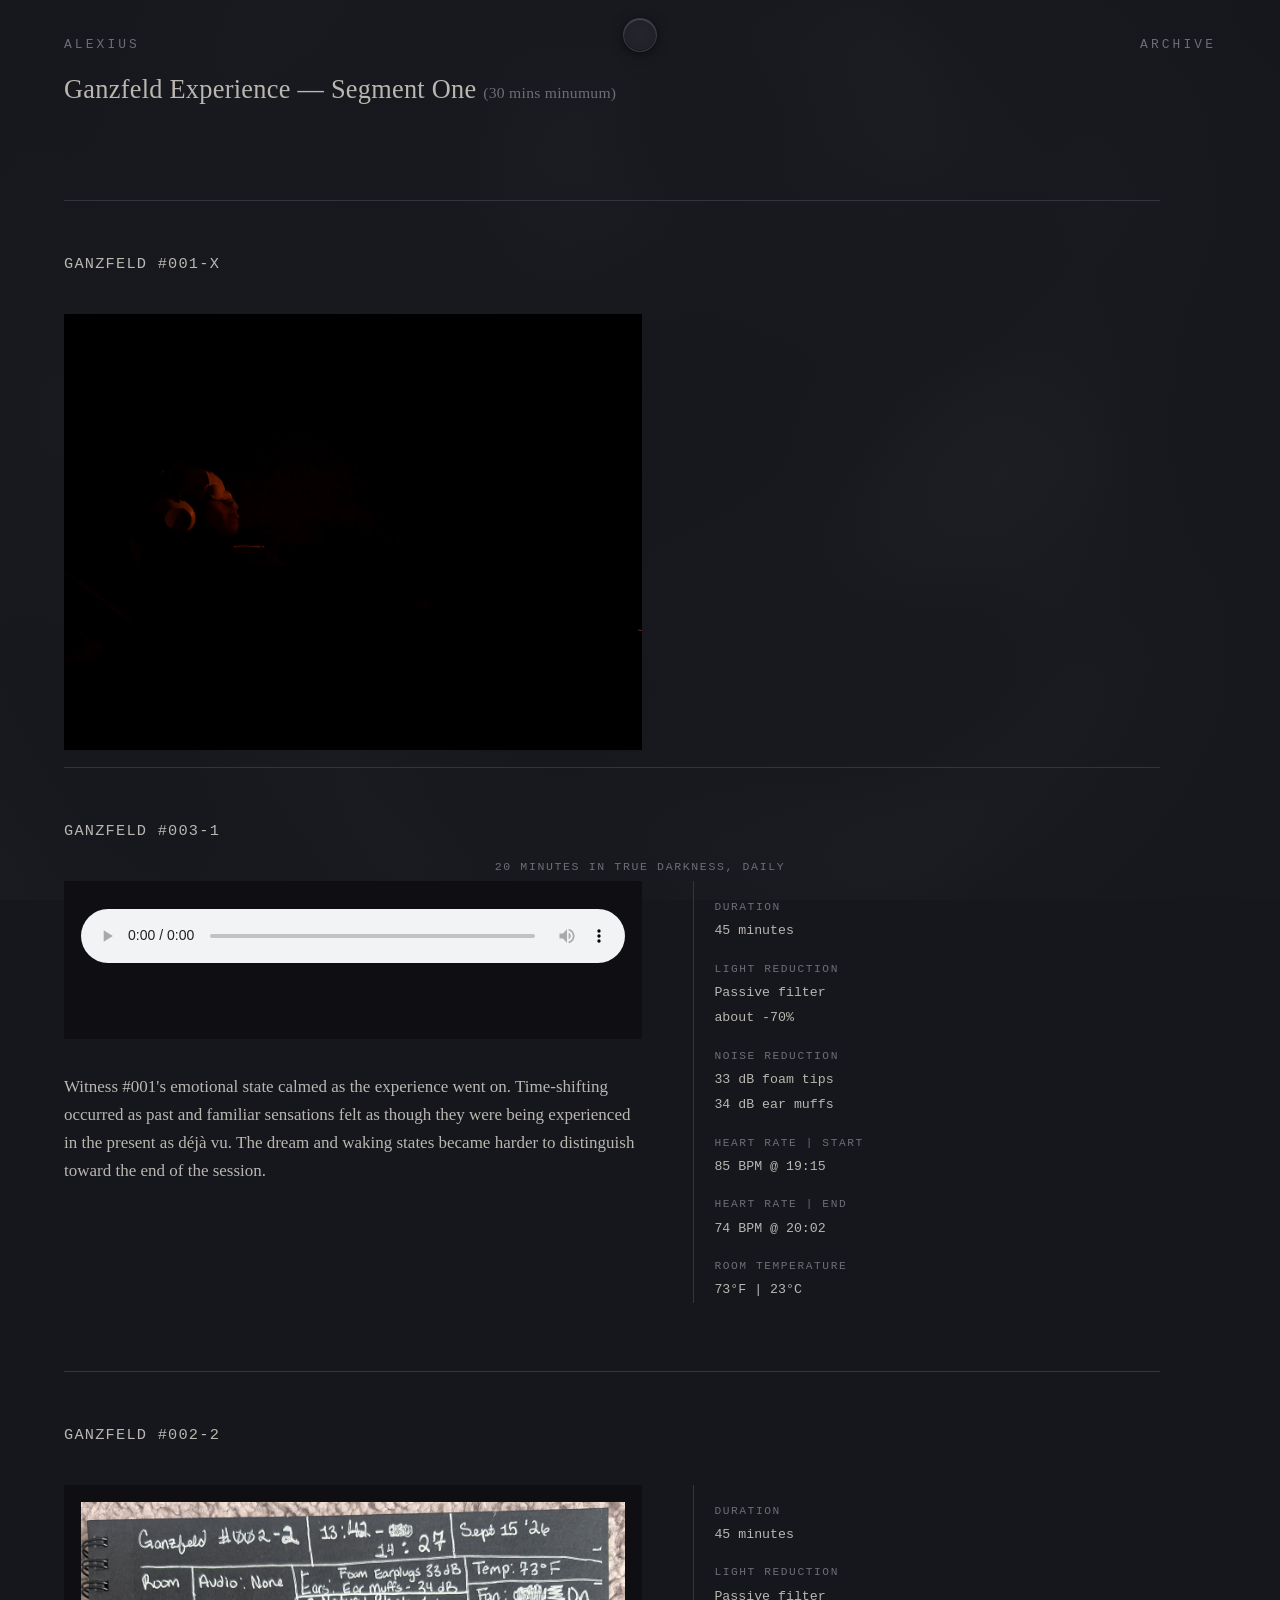
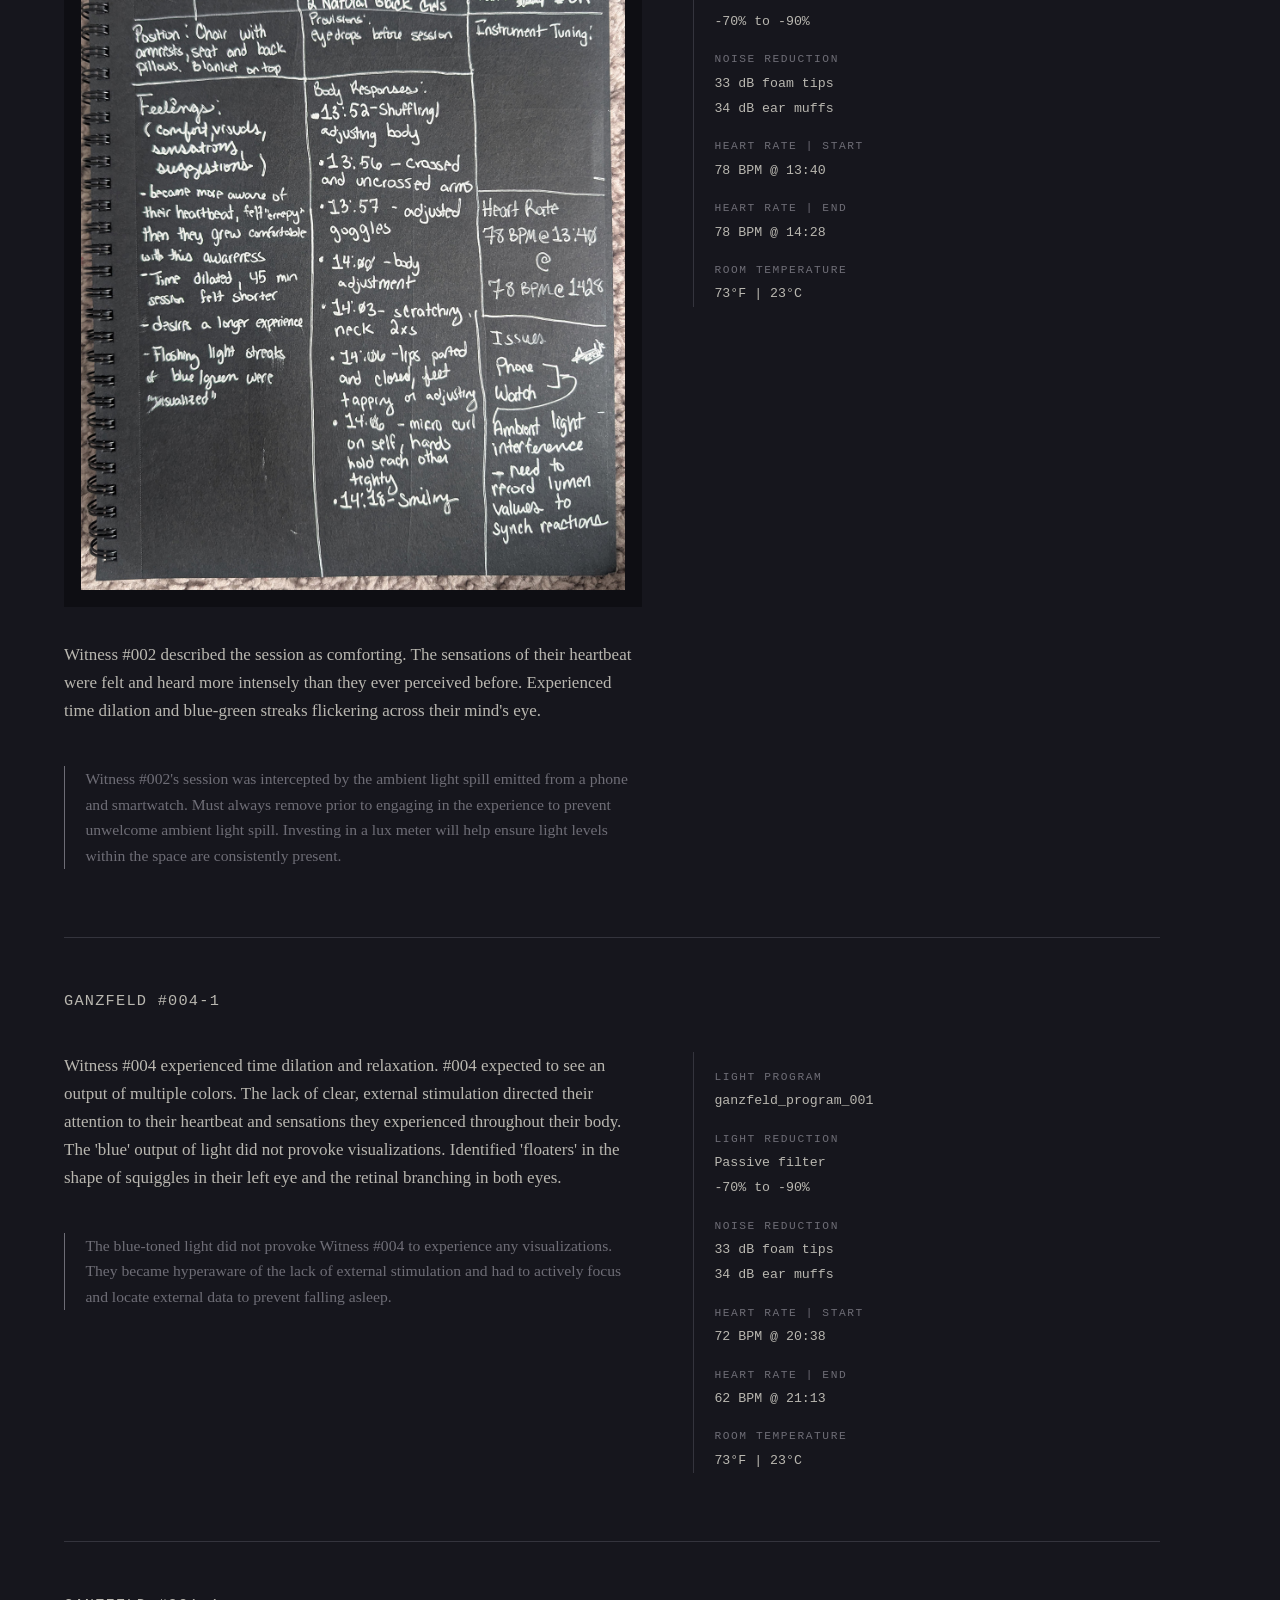
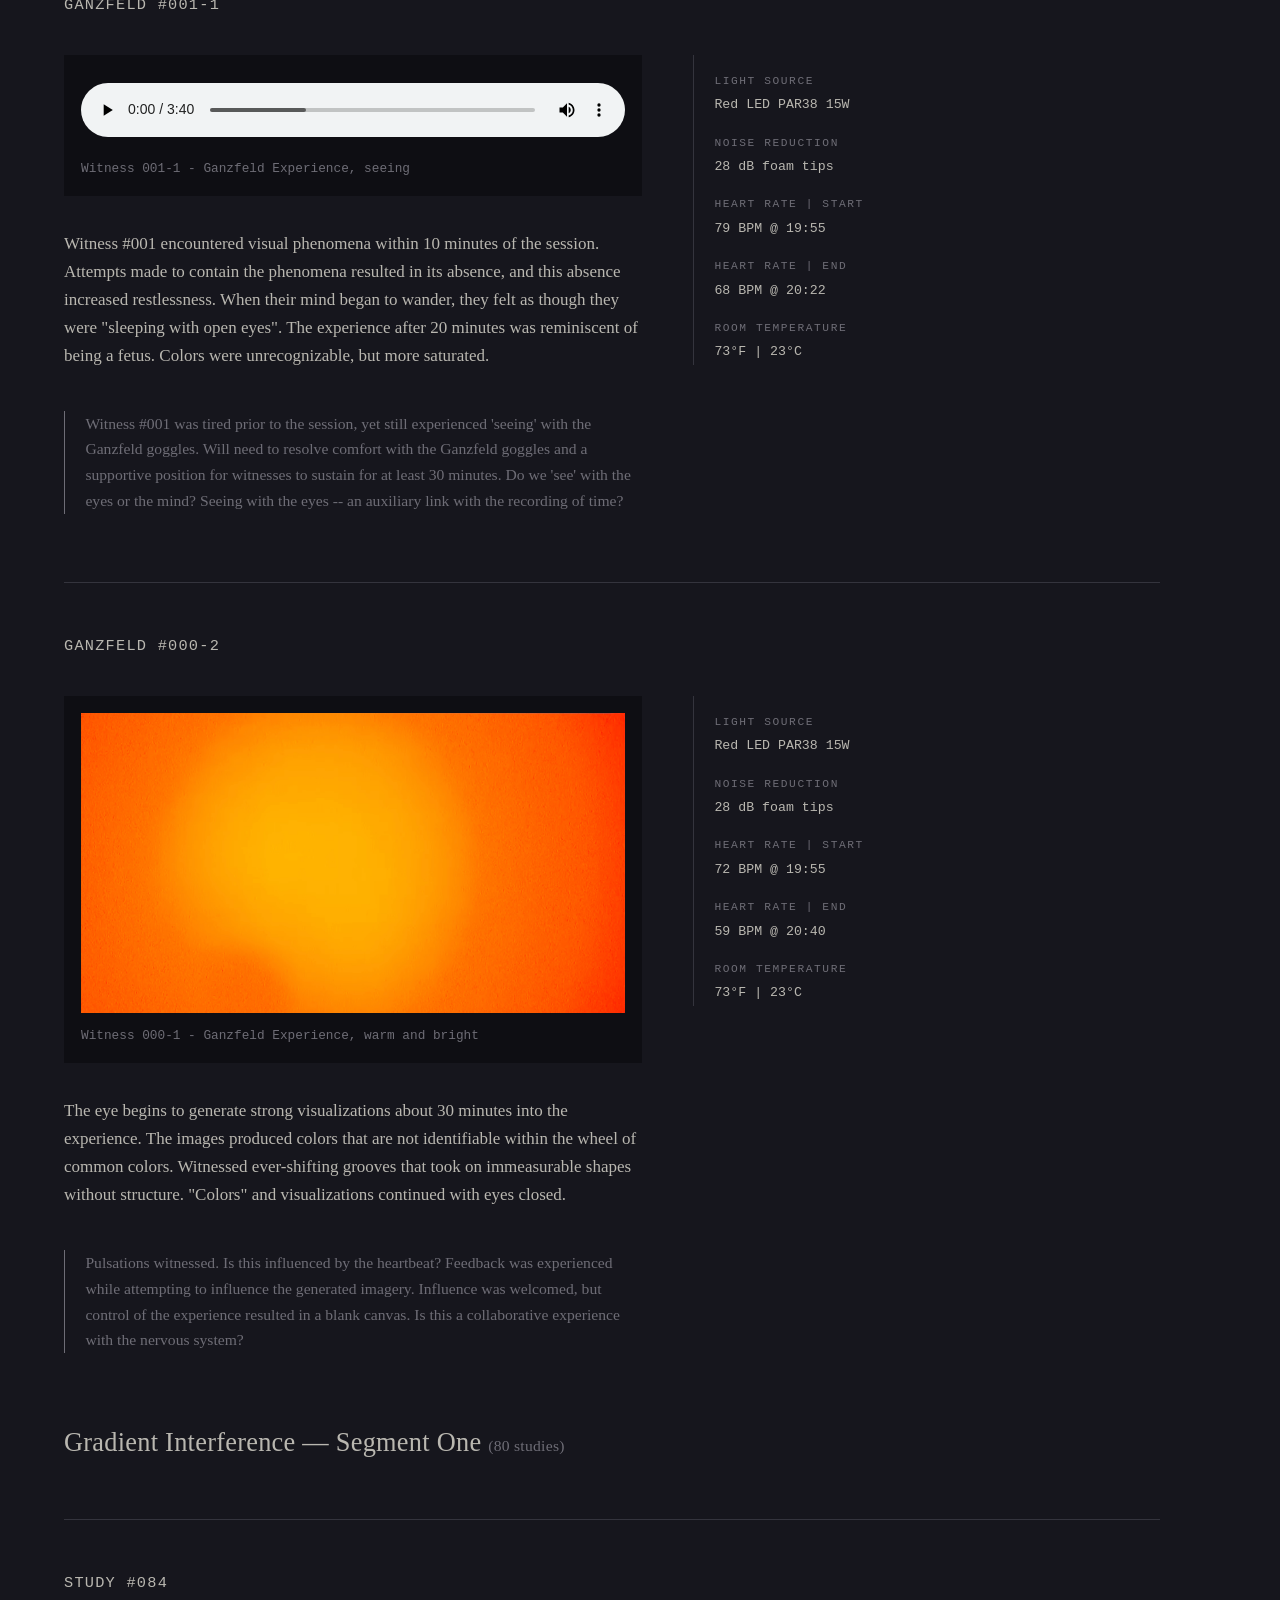
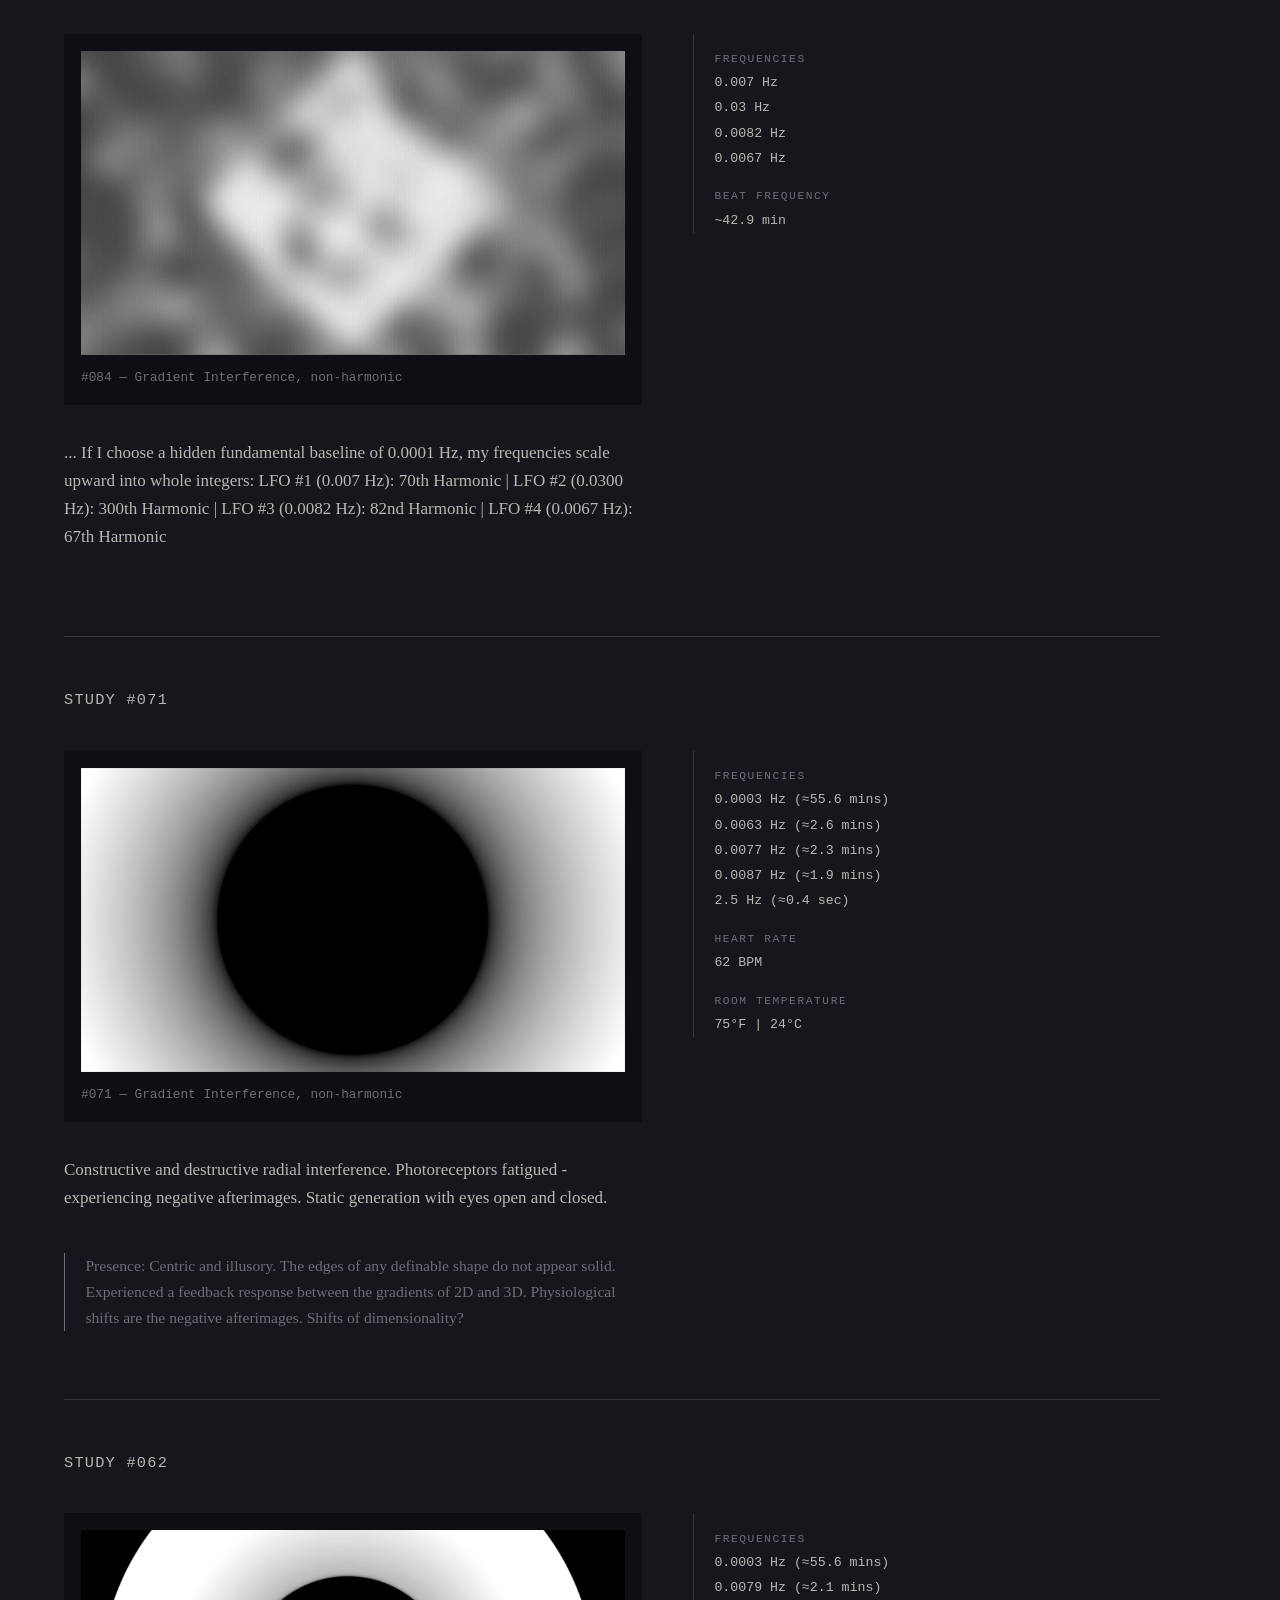
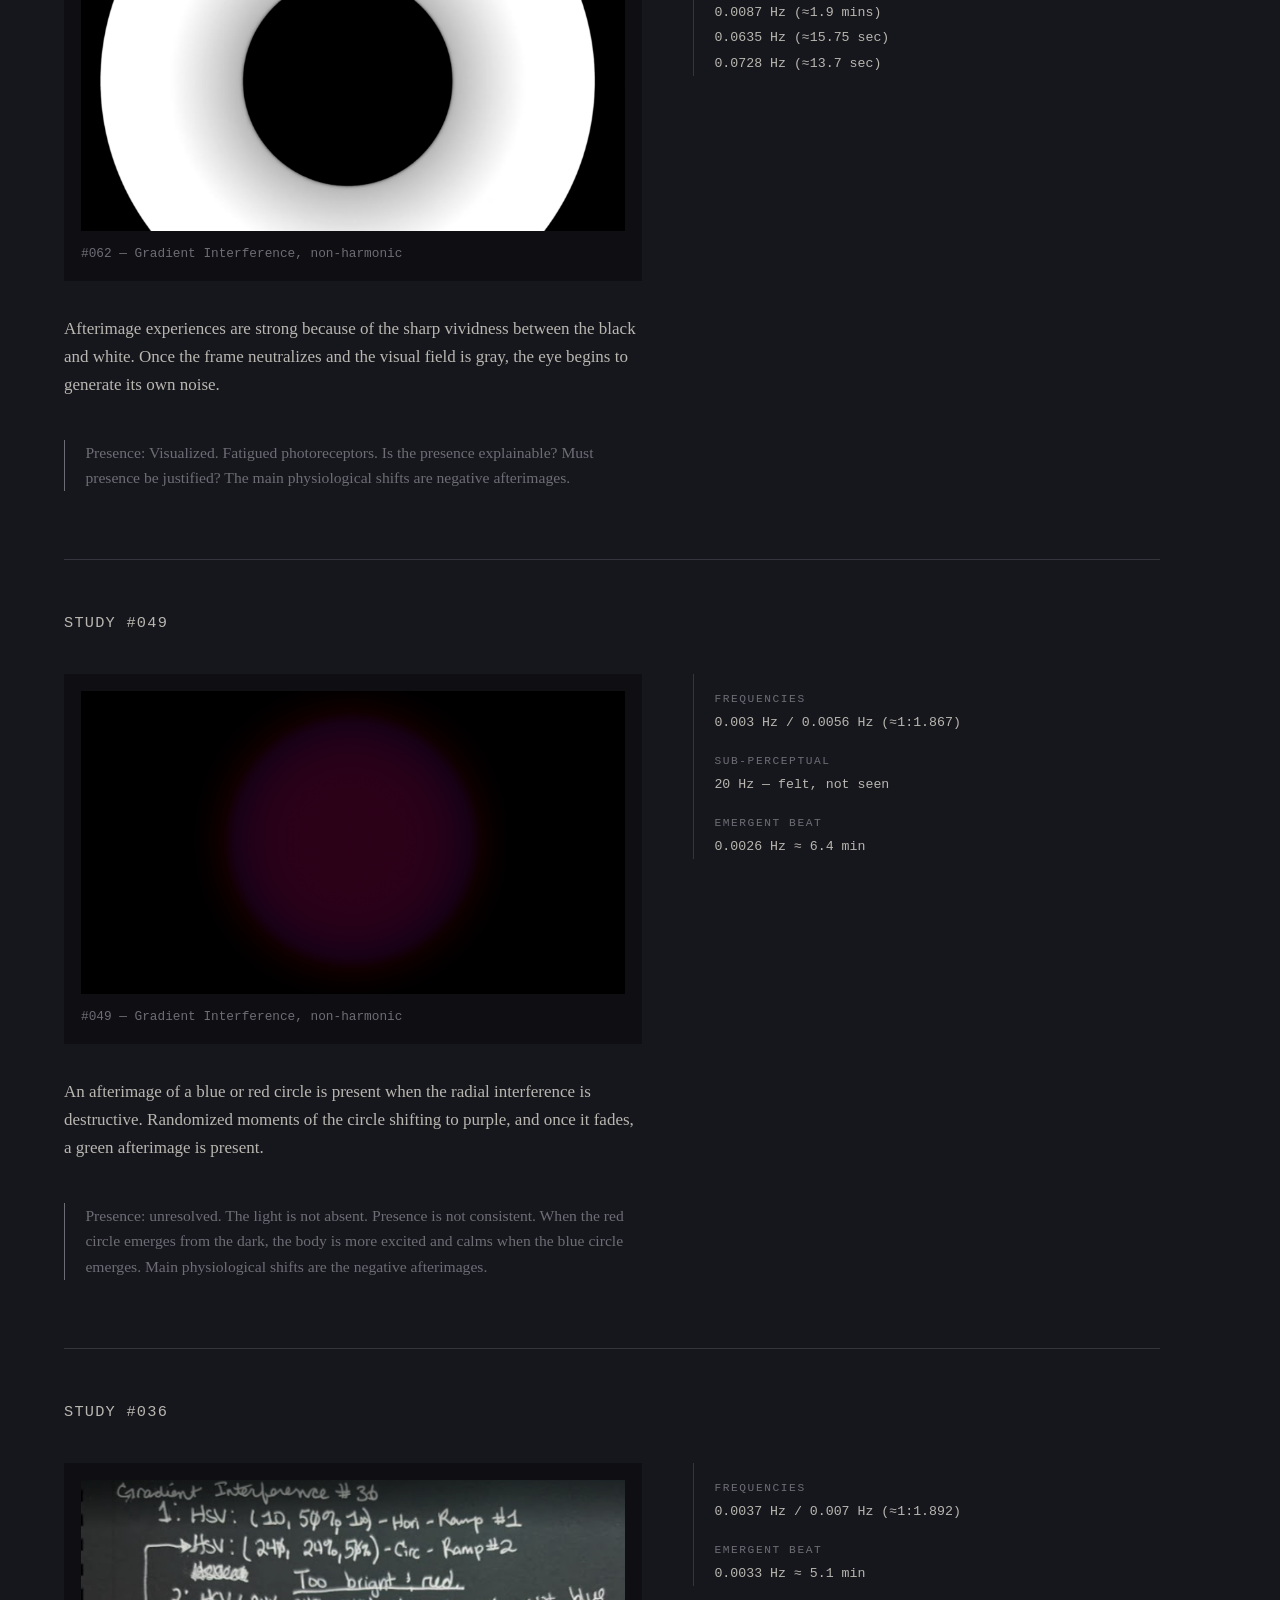
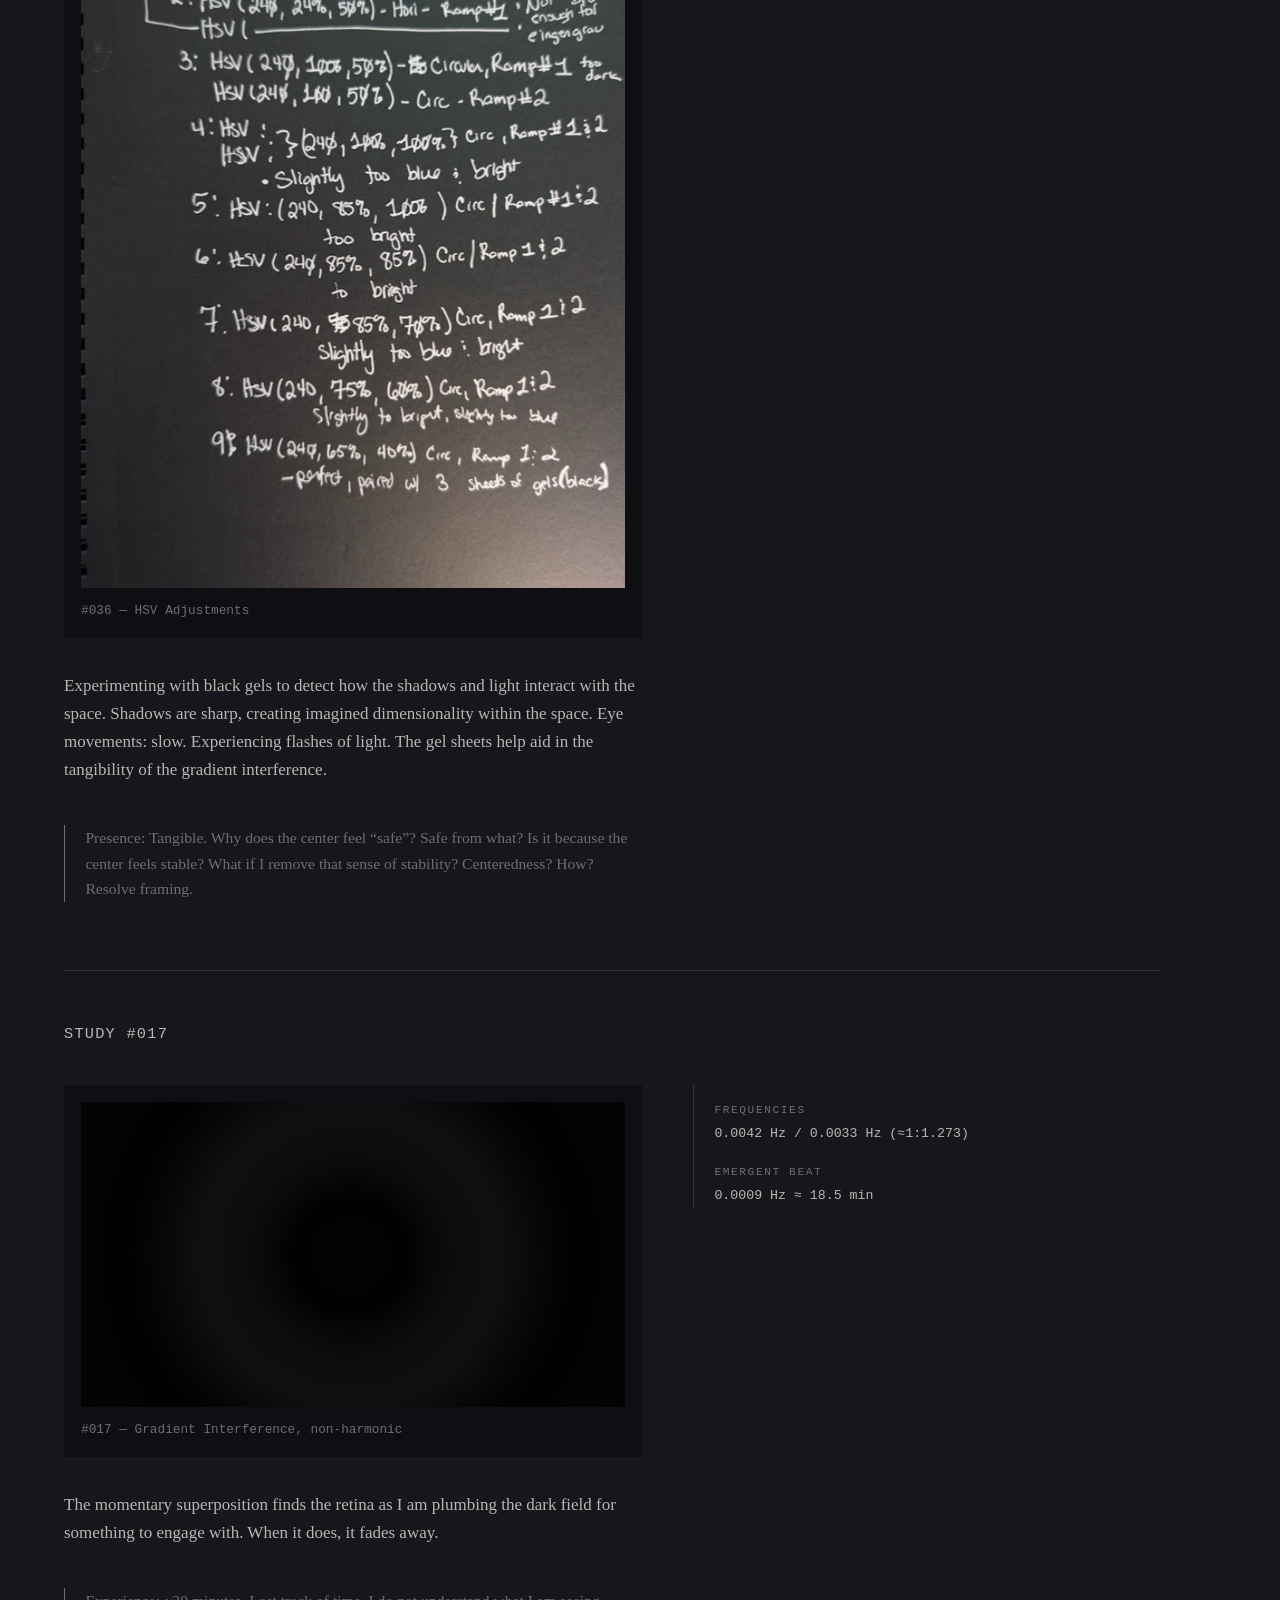
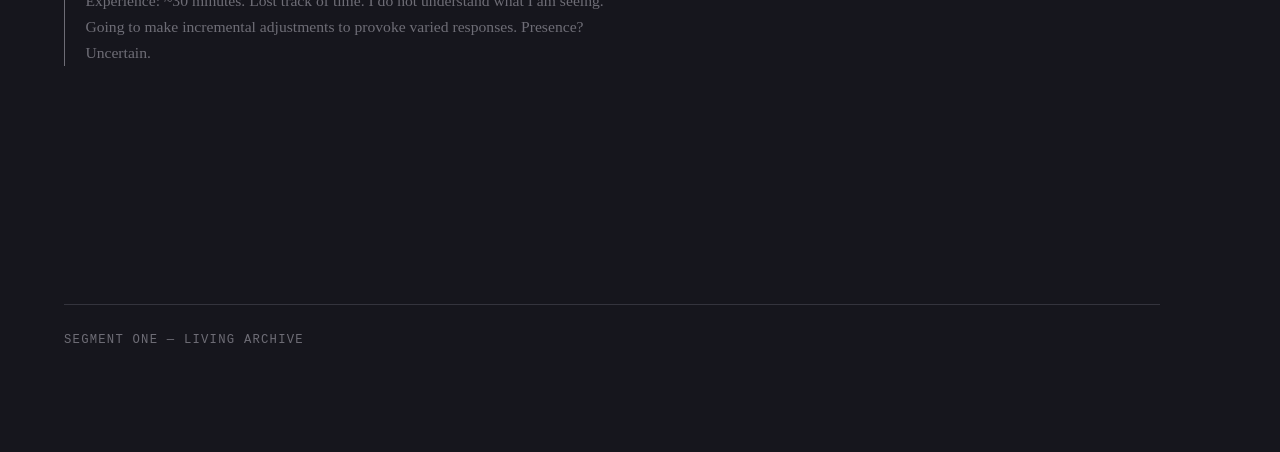
==== archive.html @ 1a308433 "Update archive.html" ====
<!DOCTYPE html>
<html lang="en">
<head>
  <meta charset="utf-8">
  <meta name="viewport" content="width=device-width, initial-scale=1">
  <meta name="author" content="Alexius Odom">
  <meta name="copyright" content="© 2026 Alexius Odom. All rights reserved.">
  <meta name="rights" content="All content on this site is the intellectual property 
                               of Alexius Odom. Unauthorized reproduction, distribution, 
                               or use is prohibited.">

<!-- © 2026 Alexius Odom. All content, code, and visual material on this site is protected 
  under U.S. copyright law. Unauthorized use is prohibited. 
  -->
  
  <title>Alexius</title>
  <link rel="icon" href="assets/favicon.png" type="image/x-icon">
  <link rel="stylesheet" href="style.css">
  <link rel="stylesheet" href="interference.css">
</head>
<body>
  
<canvas id="field-canvas" aria-hidden="true"></canvas>

<a href="index.html" id="site-title">Alexius</a>

<h1 id="page-title">Archive</h1>

<button id="veil-btn" type="button"
        aria-label="Shift the field"
        aria-expanded="false"
        aria-controls="centre-nav"></button>

<nav id="centre-nav" aria-label="Site">
  <a href="index.html">Condition</a>
  <a href="archive.html" aria-current="page">Archive</a>
  <a href="field-notes.html">Field Notes</a>
  <a href="contact.html">Contact</a>
</nav>

<div id="invert-veil" aria-hidden="true"></div>


<div class="page">

  <main class="prose" style="grid-column: 1 / -1; display: contents;">
    
    <!-- ==========================================================

         Duplicate the whole <article> block per entry.
    
         ========================================================== -->

    <h2 style="grid-column: 1 / -1;">Ganzfeld Experience — Segment One <span class="quiet">(30 mins minumum)</span></h2>

    <article class="study" id="study_001-X" data-date="2026-10-01">
      <div class="study-head">
        <span class="study-number">GANZFELD #001-X</span>
      </div>
        <img src="assets/261001_ganzfeld_witness_001-X.jpg"
             alt="Handwritten notes in white ink on black paper detailing Witness #002's Ganzfeld experience.">
      </figure>
      
        
    <!-- 
    
    Entry

    -->   
    
    <article class="study" id="study_001-3" data-date="2026-09-16">
      <div class="study-head">
        <span class="study-number">GANZFELD #003-1</span>
      </div>

       <figure>
        <audio controls src="assets/260916_ganzfeldGoggles_witness_001-3b.m4a"></audio>
      </figure>
      
      <p class="note">
       Witness #001's emotional state calmed as the experience went on. Time-shifting occurred as 
        past and familiar sensations felt as though they were being experienced in the present as
        déjà vu. The dream and waking states became harder to distinguish toward the end of the session.
      </p>

      <dl class="periphery">

        <dt>Duration</dt>
        <dd>45 minutes</dd>

        <dt>Light Reduction</dt>
        <dd>Passive filter</dd>
        <dd>about -70%</dd>
        
        <dt>Noise Reduction</dt>
        <dd>33 dB foam tips</dd>
        <dd>34 dB ear muffs</dd>

        <dt>Heart Rate | Start</dt>
        <dd>85 BPM @ 19:15</dd>

        <dt>Heart Rate | End</dt>
        <dd>74 BPM @ 20:02</dd>
        
        <dt>Room Temperature</dt>
        <dd>73°F | 23°C</dd>

      </dl>

      <p class="Issues">
        
      </p>
    </article>
        
    <!-- 
    
    Entry

    -->    
    
    <article class="study" id="study_002-2" data-date="2026-09-15">
      <div class="study-head">
        <span class="study-number">GANZFELD #002-2</span>
      </div>

      <figure>
        <!-- NOTE: export a still or short loop from the study.
             Keep images under ~500 KB (export at 1600px wide,
             quality ~80). This helps keep the site optimized,
             even on bad WiFi. -->
        <img src="assets/260915_ganzfeld_witness_002-2.jpg"
             alt="Handwritten notes in white ink on black paper detailing Witness #002's Ganzfeld experience.">
      </figure>
      
      <p class="note">
       Witness #002 described the session as comforting. The sensations of their heartbeat were felt and
        heard more intensely than they ever perceived before. Experienced time dilation and blue-green streaks 
        flickering across their mind's eye.
      </p>

      <dl class="periphery">

        <dt>Duration</dt>
        <dd>45 minutes</dd>

        <dt>Light Reduction</dt>
        <dd>Passive filter</dd>
        <dd>-70% to -90%</dd>
        
        <dt>Noise Reduction</dt>
        <dd>33 dB foam tips</dd>
        <dd>34 dB ear muffs</dd>

        <dt>Heart Rate | Start</dt>
        <dd>78 BPM @ 13:40</dd>

        <dt>Heart Rate | End</dt>
        <dd>78 BPM @ 14:28</dd>
        
        <dt>Room Temperature</dt>
        <dd>73°F | 23°C</dd>

      </dl>

      <p class="contradiction">
        Witness #002's session was intercepted by the ambient light spill emitted from a phone and 
        smartwatch. Must always remove prior to engaging in the experience to prevent unwelcome 
        ambient light spill. Investing in a lux meter will help ensure light levels within the space
        are consistently present.
      </p>
    </article>
        
    <!-- 
    
    Entry

    -->    
    
    <article class="study" id="study_004-1" data-date="2026-08-18">
      <div class="study-head">
        <span class="study-number">GANZFELD #004-1</span>
      </div>

      <p class="note">
       Witness #004 experienced time dilation and relaxation. #004 expected to see an output of 
        multiple colors. The lack of clear, external stimulation directed their attention to their 
        heartbeat and sensations they experienced throughout their body. The 'blue' output of light
        did not provoke visualizations. Identified 'floaters' in the shape of squiggles in 
        their left eye and the retinal branching in both eyes.  
      </p>

      <dl class="periphery">

        <dt>Light Program</dt>
        <dd>ganzfeld_program_001</dd>

        <dt>Light Reduction</dt>
        <dd>Passive filter</dd>
        <dd>-70% to -90%</dd>
        
        <dt>Noise Reduction</dt>
        <dd>33 dB foam tips</dd>
        <dd>34 dB ear muffs</dd>

        <dt>Heart Rate | Start</dt>
        <dd>72 BPM @ 20:38</dd>

        <dt>Heart Rate | End</dt>
        <dd>62 BPM @ 21:13</dd>
        
        <dt>Room Temperature</dt>
        <dd>73°F | 23°C</dd>

      </dl>

      <p class="contradiction">
        The blue-toned light did not provoke Witness #004 to experience any visualizations.
        They became hyperaware of the lack of external stimulation and had to actively focus and locate external 
        data to prevent falling asleep. 
      </p>
    </article>
        
    <!-- 
    
    Entry

    -->    
    
    <article class="study" id="study_001-1" data-date="2026-08-18">
      <div class="study-head">
        <span class="study-number">GANZFELD #001-1</span>
      </div>

      <figure>
        <!-- NOTE: export a still or short loop from the study.
             Keep images under ~500 KB (export at 1600px wide,
             quality ~80). This helps keep the site optimized,
             even on bad WiFi. -->
        <audio controls src="assets/260818_ganzfeldGoggles_witness_001-1_compressed.mp3"></audio>
        <figcaption>Witness 001-1 - Ganzfeld Experience, seeing
        </figcaption>
      </figure>

      <p class="note">
        Witness #001 encountered visual phenomena within 10 minutes of the session. Attempts made to contain the 
        phenomena resulted in its absence, and this absence increased restlessness. When their mind began to wander,
        they felt as though they were "sleeping with open eyes". The experience after 20 minutes was reminiscent of 
        being a fetus. Colors were unrecognizable, but more saturated. 
      </p>

      <dl class="periphery">

        <dt>Light Source</dt>
        <dd>Red LED PAR38 15W</dd>
        
        <dt>Noise Reduction</dt>
        <dd>28 dB foam tips</dd>

        <dt>Heart Rate | Start</dt>
        <dd>79 BPM @ 19:55</dd>

        <dt>Heart Rate | End</dt>
        <dd>68 BPM @ 20:22</dd>
        
        <dt>Room Temperature</dt>
        <dd>73°F | 23°C</dd>

      </dl>

      <p class="contradiction">
        Witness #001 was tired prior to the session, yet still experienced 'seeing' with the Ganzfeld goggles. Will need 
        to resolve comfort with the Ganzfeld goggles and a supportive position for witnesses to sustain for at least 30 
        minutes. Do we 'see' with the eyes or the mind? Seeing with the eyes -- an auxiliary link with the recording of 
        time?
      </p>
    </article>
        
    <!-- 
    
    Entry

    -->    

    <article class="study" id="study_000-2" data-date="2026-08-30">
      <div class="study-head">
        <span class="study-number">GANZFELD #000-2</span>
      </div>

      <figure>
        <!-- NOTE: export a still or short loop from the study.
             Keep images under ~500 KB (export at 1600px wide,
             quality ~80). This helps keep the site optimized,
             even on bad WiFi. -->
        <img src="assets/260901_ganzfeld_feelings.png"
             alt="Witness 000-1 - Ganzfeld Experience, warm and bright">
        <figcaption>Witness 000-1 - Ganzfeld Experience, warm and bright
        </figcaption>
      </figure>

      <p class="note">
        The eye begins to generate strong visualizations about 30 minutes into the experience. The images produced colors
        that are not identifiable within the wheel of common colors. Witnessed ever-shifting grooves that took on 
        immeasurable shapes without structure. "Colors" and visualizations continued with eyes closed.   
      </p>

      <dl class="periphery">

        <dt>Light Source</dt>
        <dd>Red LED PAR38 15W</dd>
        
        <dt>Noise Reduction</dt>
        <dd>28 dB foam tips</dd>

        <dt>Heart Rate | Start</dt>
        <dd>72 BPM @ 19:55</dd>

        <dt>Heart Rate | End</dt>
        <dd>59 BPM @ 20:40</dd>
        
        <dt>Room Temperature</dt>
        <dd>73°F | 23°C</dd>

      </dl>

      <p class="contradiction">
        Pulsations witnessed. Is this influenced by the heartbeat? Feedback was experienced while attempting to 
        influence the generated imagery. Influence was welcomed, but control of the experience resulted in a blank
        canvas. Is this a collaborative experience with the nervous system?        
      </p>
    </article>

    <h2 style="grid-column: 1 / -1;">Gradient Interference — Segment One <span class="quiet">(80 studies)</span></h2>

    <!-- ==========================================================

         Duplicate the whole <article> block per entry.
    
         ========================================================== -->

    
    <!-- 
    
    Entry

    -->


    <article class="study" id="study-084"  data-date="2026-08-04">
      <div class="study-head">
        <span class="study-number">STUDY #084</span>
      </div>

      <figure>
        <!-- NOTE: export a still or short loop from the study.
             Keep images under ~500 KB (export at 1600px wide,
             quality ~80). This helps keep the site optimized,
             even on bad WiFi. -->
        <img src="assets/light_TD_study_GradientInterference_084.gif"
             alt="A slowly fading blurred black and white noisy gradient." class="non-clickable">
        <figcaption>#084 — Gradient Interference, non-harmonic</figcaption>
      </figure>

      <p class="note">
        ... If I choose a hidden fundamental baseline of 0.0001 Hz, my frequencies scale upward into whole 
        integers: LFO #1 (0.007 Hz): 70th Harmonic | LFO #2 (0.0300 Hz): 300th Harmonic | LFO #3 (0.0082 Hz): 
        82nd Harmonic | LFO #4 (0.0067 Hz): 67th Harmonic
      </p>

      <dl class="periphery">

        <dt>Frequencies</dt>
        <dd>0.007 Hz</dd>
        <dd>0.03 Hz</dd>
        <dd>0.0082 Hz</dd>
        <dd>0.0067 Hz</dd>

        <dt>Beat Frequency</dt>
        <dd>~42.9 min</dd>

      </dl>
    </article>

      
      <article class="study" id="study-071" data-date="2026-06-13">
      <div class="study-head">
        <span class="study-number">STUDY #071</span>
      </div>

      <figure>
        <!-- NOTE: export a still or short loop from the study.
             Keep images under ~500 KB (export at 1600px wide,
             quality ~80). This helps keep the site optimized,
             even on bad WiFi. -->
        <img src="assets/light_TD_study_GradientInterference_071.png"
             alt="A blurred, black circle against a white background.">
        <figcaption>#071 — Gradient Interference, non-harmonic</figcaption>
      </figure>

      <p class="note">
        Constructive and destructive radial interference. Photoreceptors fatigued - experiencing negative afterimages.
        Static generation with eyes open and closed.

      </p>

      <dl class="periphery">

        <dt>Frequencies</dt>
        <dd>0.0003 Hz (&asymp;55.6 mins)</dd>
        <dd>0.0063 Hz (&asymp;2.6 mins)</dd>
        <dd>0.0077 Hz (&asymp;2.3 mins)</dd>
        <dd>0.0087 Hz (&asymp;1.9 mins)</dd>
        <dd>2.5 Hz (&asymp;0.4 sec)</dd>


        <dt>Heart Rate</dt>
        <dd>62 BPM</dd>

        <dt>Room Temperature</dt>
        <dd>75°F | 24°C</dd>

      </dl>

      <p class="contradiction">
        Presence: Centric and illusory. The edges of any definable shape do not appear solid. Experienced a 
        feedback response between the gradients of 2D and 3D. Physiological shifts are the negative afterimages.
        Shifts of dimensionality?
      </p>
    </article>
    
    <!-- 
    
    Entry

    -->    
    
    <article class="study" id="study-062" data-date="2026-05-21">
      <div class="study-head">
        <span class="study-number">STUDY #062</span>
      </div>

      <figure>
        <!-- NOTE: export a still or short loop from the study.
             Keep images under ~500 KB (export at 1600px wide,
             quality ~80). This helps keep the site optimized,
             even on bad WiFi. -->
        <img src="assets/light_TD_study_GradientInterference_062.png"
             alt="Black circle in the center framed by white ring. The white ring is within a black rectangular frame.">
        <figcaption>#062 — Gradient Interference, non-harmonic</figcaption>
      </figure>

      <p class="note">
        Afterimage experiences are strong because of the sharp vividness between the black and white.
        Once the frame neutralizes and the visual field is gray, the eye begins to generate its own noise. 
      </p>

      <dl class="periphery">

        <dt>Frequencies</dt>
        <dd>0.0003 Hz (&asymp;55.6 mins)</dd>
        <dd>0.0079 Hz (&asymp;2.1 mins)</dd>
        <dd>0.0087 Hz (&asymp;1.9 mins)</dd>
        <dd>0.0635 Hz (&asymp;15.75 sec)</dd>
        <dd>0.0728 Hz (&asymp;13.7 sec)</dd>

      </dl>

      <p class="contradiction">
        Presence: Visualized. Fatigued photoreceptors. Is the presence explainable? 
        Must presence be justified? The main physiological shifts are negative afterimages. 
      </p>
    </article>

    <!-- 
    
    Entry

    -->
    
    <article class="study" id="study-049" data-date="2026-04-23">
      <div class="study-head">
        <span class="study-number">STUDY #049</span>
      </div>

      <figure>
        <!-- NOTE: export a still or short loop from the study.
             Keep images under ~500 KB (export at 1600px wide,
             quality ~80). This helps keep the site optimized,
             even on bad WiFi. -->
        <img src="assets/light_TD_study_GradientInterference_049a.png"
             alt="Two blurred circles, red and blue, against a black field.">
        <figcaption>#049 — Gradient Interference, non-harmonic</figcaption>
      </figure>

      <p class="note">
        An afterimage of a blue or red circle is present when the radial interference is destructive. 
        Randomized moments of the circle shifting to purple, and once it fades, a green afterimage is present.

      </p>

      <dl class="periphery">

        <dt>Frequencies</dt>
        <dd>0.003 Hz / 0.0056 Hz (&asymp;1:1.867)</dd>

        <dt>Sub-perceptual</dt>
        <dd>20 Hz — felt, not seen</dd>

        <dt>Emergent beat</dt>
        <dd>0.0026 Hz &asymp; 6.4 min</dd>

      </dl>

      <p class="contradiction">
        Presence: unresolved. The light is not absent. Presence is not consistent. 
        When the red circle emerges from the dark, the body is more excited and calms when the 
        blue circle emerges. Main physiological shifts are the negative afterimages. 
      </p>
    </article>

   
    <!-- 
    
    Entry

    -->


    <article class="study" id="study-036" data-date="2026-04-03">
      <div class="study-head">
        <span class="study-number">STUDY #036</span>
      </div>

      <figure>
        <!-- NOTE: export a still or short loop from the study.
             Keep images under ~500 KB (export at 1600px wide,
             quality ~80). This helps keep the site optimized,
             even on bad WiFi. -->
        <img src="assets/light_TD_study_GradientInterference_036.png"
             alt="Handwritten notes in white ink against black paper detailing the HSVs used in experience.">
        <figcaption>#036 — HSV Adjustments</figcaption>
      </figure>

      <p class="note">
        Experimenting with black gels to detect how the shadows and light interact with the space. 
        Shadows are sharp, creating imagined dimensionality within the space. Eye movements: slow. Experiencing 
        flashes of light. The gel sheets help aid in the tangibility of the gradient interference.


      </p>

      <dl class="periphery">

        <dt>Frequencies</dt>
        <dd>0.0037 Hz / 0.007 Hz (&asymp;1:1.892)</dd>

        <dt>Emergent beat</dt>
        <dd>0.0033 Hz &asymp; 5.1 min</dd>

      </dl>

      <p class="contradiction">
        Presence: Tangible. Why does the center feel “safe”? 
        Safe from what? Is it because the center feels stable? 
        What if I remove that sense of stability? Centeredness? How? Resolve framing.
 
      </p>
    </article>


    <!-- 
    
    Entry

    -->


    <article class="study" id="study-017"  data-date="2026-02-18">
      <div class="study-head">
        <span class="study-number">STUDY #017</span>
      </div>

      <figure>
        <!-- NOTE: export a still or short loop from the study.
             Keep images under ~500 KB (export at 1600px wide,
             quality ~80). This helps keep the site optimized,
             even on bad WiFi. -->
        <img src="assets/light_TD_study_GradientInterference_017a.png"
             alt="A dark, gray ring softly blurred against a black background." class="non-clickable">
        <figcaption>#017 — Gradient Interference, non-harmonic</figcaption>
      </figure>

      <p class="note">
        The momentary superposition finds the retina as I am plumbing the dark field for something to engage with. 
        When it does, it fades away.

      </p>

      <dl class="periphery">

        <dt>Frequencies</dt>
        <dd>0.0042 Hz / 0.0033 Hz (&asymp;1:1.273)</dd>

        <dt>Emergent beat</dt>
        <dd>0.0009 Hz &asymp; 18.5 min</dd>

      </dl>

      <p class="contradiction">
        Experience: ~30 minutes. Lost track of time. I do not understand what I am seeing. Going to make incremental
        adjustments to provoke varied responses. Presence? Uncertain.

 
      </p>
    </article>


    <!-- ==========================================================
         THE ENTRY SCHEMA.

           study-number   required
           study-date     required
           figure         image or video still + caption
           audio          optional
           note           record
           periphery      instrument data (frequencies,
                          physiological readings, witness)
           contradiction  optional.

         Duplicate the whole <article> block per entry.
         ========================================================== -->
    
    <!-- ==========================================================
         BLANK TEMPLATE — copy from here down to the closing
         </article>, paste above this comment, fill in.
         Delete any optional field that doesn't apply
         (audio, contradiction).
         ========================================================== -->
    <!--
    <article class="study" id="study-0XX">
      <div class="study-head">
        <span class="study-number">STUDY #0XX</span>
        <span class="study-date">YYYY-MM-DD</span>
      </div>

      <figure>
        <img src="assets/study-0XX.jpg" alt="Lorem Ipsum description.">
        <figcaption>caption</figcaption>
        <audio controls src="assets/study-0XX.m4a"></audio>
      </figure>

      <p class="note">
        Lorem ipsum.
      </p>

      <dl class="periphery">
        <dt>Operators</dt>      <dd>...</dd>
        <dt>Frequencies</dt>    <dd>...</dd>
        <dt>Sub-perceptual</dt>     <dd>...</dd>
        <dt>Heart rate</dt>     <dd>...</dd>
        <dt>Emergent beat</dt>     <dd>...</dd>
        <dt>Witness</dt>        <dd>...</dd>
      </dl>

      <p class="contradiction">
        Only if one genuinely attaches.
      </p>
    </article>
    -->

  </main>

  <footer class="site-foot">
    SEGMENT ONE &mdash; LIVING ARCHIVE
  </footer>

</div>

<div class="fn-foot">20 MINUTES IN TRUE DARKNESS, DAILY</div>

<div id="cursor" aria-hidden="true"><img src="assets/cursor.png" alt=""></div>
<script src="cursor.js?v=3"></script>
<script src="interference.js?v=3"></script>


<!-- ==============================================================
     ON SCROLL, IF YOU WANT TO CHANGE IT LATER

     To run this page as a one-at-a-time stage like Field Notes:
       1. change  <div class="page">  to  <main class="fn-stage">
          (and its closing tag), dropping the inner <main>
       2. add  fn-entry  to each article's class: class="study fn-entry"
       3. the entry will need to be wider than the 34em Field Notes
          uses, or the periphery column collapses under the note

     Step 3 is the reason this page still scrolls. See below.
     ============================================================== -->

</body>
</html>
---- style.css ----
/* ============================================================
      1. NO COLOR. Refuse hue to keep the work focused on the
         archive.

   2. NO CENTER. Content sits left; data sits in the right
      margin much like periphery. Structure encodes the
      finding.

   3. THE AFTERIMAGE. Interactive elements
      brighten quickly on hover and decay SLOWLY after the
      cursor leaves (0.15s in, 4s out). The glow persists after
      contact ends. Two lines of CSS. No JavaScript.
   ============================================================ */


/* ------------------------------------------------------------
   Change here,changes everywhere. */
:root {
  --eigengrau: #16161D;  /* background */
  --recess:    #0E0E13;  /* page footer */
  --bone:      #B9B7B0;  /* body text */
  --lit:       #E8E6DF;  /* hover */
  --ash:       #6E6D76;  /* secondary text, data, captions */
  --veil:      #34343D;  /* hairline rules and borders */

  /* Type. No font downloads — the site depends on nothing.
     Serif stack for prose.
     Monospace stack for instrument data. */
  --prose: "Iowan Old Style", "Palatino Linotype", Palatino, Georgia, serif;
  --data:  ui-monospace, "SF Mono", Menlo, Consolas, monospace;
}


/* ---- RESET (minimal) --------------------------------------- */
* { margin: 0; padding: 0; box-sizing: border-box; }

html { font-size: 17px; }

body {
  background: var(--eigengrau);
  color: var(--bone);
  font-family: var(--prose);
  line-height: 1.65;
  min-height: 100vh;
}


/* ---- THE DRAWN CURSOR --------------------------------------
   Works with cursor.js. The real cursor is hidden ONLY when
   the script confirms it's running — that's what the
   .has-cursor class means. No JS, no hiding: visitors always
   have a cursor. */
:root { --cursor-size: 44px; }

.has-cursor,
.has-cursor * { cursor: none; }

#cursor {
  position: fixed;
  /* Negative offsets center the image on the pointer:
     half of --cursor-size, negated. */
  left: calc(var(--cursor-size) / -2);
  top:  calc(var(--cursor-size) / -2);
  width: var(--cursor-size);
  pointer-events: none;          /* never blocks a click */
  transform: translate(-999px, -999px);  /* parked until first move */
  will-change: transform;
  z-index: 999;
}

#cursor img {
  display: block;
  width: 100%;
  transition: transform 0.12s linear, filter 0.4s ease-out;
  will-change: transform, filter;
}

/* ALTERNATIVE — constant slow spin instead of direction-
   following: the circle reads as continuously being redrawn.
   To try it: uncomment this block. (cursor.js's rotation will
   be overridden by the animation; tracking still works.)
@keyframes redraw { to { transform: rotate(360deg); } }
#cursor img { animation: redraw 14s linear infinite; transition: none; }
*/

/* Reduced motion: position tracking stays (it IS the cursor),
   rotation flourishes go. */
@media (prefers-reduced-motion: reduce) {
  #cursor img { transition: none; animation: none; }
}

a {
  color: var(--bone);
  text-decoration: none;
  border-bottom: 1px solid var(--veil);
  transition: color 4s ease-out, border-color 4s ease-out;
}
a:hover {
  color: var(--lit);
  border-color: var(--ash);
  transition: color 0.15s ease-in, border-color 0.15s ease-in;
}

a:focus-visible {
  outline: 1px solid var(--bone);
  outline-offset: 3px;
}

@media (prefers-reduced-motion: reduce) {
  a, a:hover { transition: none; }
}


/* ---- PAGE FRAME --------------------------------------------
   One grid: a prose column (left, capped at a readable measure)
   and a periphery column (right) that most pages leave empty.
 */

.page {
  display: grid;
  grid-template-columns: minmax(0, 34em) minmax(10em, 1fr);
  gap: 3rem;
  padding: 4rem 5vw 6rem;
  max-width: 72rem;
}

/* On narrow screens the periphery folds under the prose. */
@media (max-width: 44rem) {
  .page { grid-template-columns: 1fr; padding: 2.5rem 6vw 4rem; }
}


/* ---- HEADER / NAV ------------------------------------------ */
.site-head {
  grid-column: 1 / -1;          /* spans both columns */
  display: flex;
  flex-wrap: wrap;
  align-items: baseline;
  gap: 0.5rem 2.5rem;
  margin-bottom: 4rem;
}

.site-name {
  font-size: 1rem;
  font-weight: normal;
  letter-spacing: 0.22em;
  text-transform: uppercase;
  color: var(--ash);
}

.site-nav { display: flex; gap: 1.75rem; }

.site-nav a { border-bottom: none; font-size: 0.95rem; color: var(--ash); }
.site-nav a:hover { color: var(--lit); }
.site-nav a[aria-current="page"] { color: var(--bone); }


/* ---- PROSE ------------------------------------------------- */
h1 {
  font-weight: normal;
  font-size: 1.55rem;
  letter-spacing: 0.01em;
  margin-bottom: 2.2rem;
  color: var(--bone);
}

.prose p + p { margin-top: 1.2em; }

.quiet { color: var(--ash); font-size: 0.92rem; }


/* ---- ARCHIVE ENTRIES ---------------------------------------
   One <article class="study"> per study. The layout inside an
   entry repeats the page logic: note on the left, instrument
   data in the periphery. */
.study {
  grid-column: 1 / -1;
  display: grid;
  grid-template-columns: minmax(0, 34em) minmax(10em, 1fr);
  gap: 1rem 3rem;
  padding: 3rem 0;
  border-top: 1px solid var(--veil);
}
      
@media (max-width: 44rem) {
  .study { grid-template-columns: 1fr; }
}

.study-head {
  grid-column: 1 / -1;
  display: flex;
  align-items: baseline;
  gap: 1.5rem;
  margin-bottom: 1.2rem;
}

.study-number {
  font-family: var(--data);
  font-size: 0.9rem;
  color: var(--bone);
  letter-spacing: 0.08em;
}

.study-date { font-family: var(--data); font-size: 0.8rem; color: var(--ash); }

/* Images sit in a slightly deeper shadow so their
   own light reads against it. */
.study figure {
  grid-column: 1;
  background: var(--recess);
  padding: 1rem;
  margin-bottom: 1rem;
}

.study img { display: block; width: 100%; height: auto; }

.study figcaption {
  font-family: var(--data);
  font-size: 0.75rem;
  color: var(--ash);
  padding-top: 0.7rem;
}

.study audio { width: 100%; margin-top: 0.6rem; }

/* The body of the entry. */
.study .note { grid-column: 1; }

/* THE PERIPHERY — instrument data as marginalia.
   A definition list: <dt> is the label, <dd> is the reading. */
.periphery {
  grid-column: 2;
  grid-row: 2 / span 3;      /* runs alongside figure + note */
  font-family: var(--data);
  font-size: 0.78rem;
  line-height: 1.9;
  color: var(--ash);
  align-self: start;
  border-left: 1px solid var(--veil);
  padding-left: 1.2rem;
}

@media (max-width: 44rem) {
  .periphery { grid-column: 1; grid-row: auto; border-left: none; padding-left: 0; }
}

.periphery dt {
  text-transform: uppercase;
  letter-spacing: 0.14em;
  font-size: 0.66rem;
  margin-top: 0.9rem;
}

.periphery dd { color: var(--bone); }

/* An open contradiction attached to an entry. Not an error —
   load-bearing structure. Set apart, unresolved. */
.contradiction {
  grid-column: 1;
  margin-top: 1.4rem;
  padding-left: 1.2rem;
  border-left: 1px solid var(--ash);
  color: var(--ash);
  font-size: 0.92rem;
}


/* ---- FOOTER ------------------------------------------------ */
.site-foot {
  grid-column: 1 / -1;
  margin-top: 5rem;
  padding-top: 1.5rem;
  border-top: 1px solid var(--veil);
  font-family: var(--data);
  font-size: 0.72rem;
  letter-spacing: 0.1em;
  color: var(--ash);
}
---- interference.css ----
/* interference.css — v6 */
/* ============================================================
   interference.css
   Loads AFTER style.css. Additive only — redefines nothing
   from your palette.

   Layer order (z-index), lowest first:
     -1   #field-canvas    the interference field
      0   page content
    999   #cursor          your drawn cursor
   8000   #centre-nav      inverts with the page
   8200   #site-title / #page-title
   9000   #invert-veil     the inversion itself
   9100   #veil-btn        never inverted; mirrors state itself
   ============================================================ */


/* ---- THE FIELD --------------------------------------------- */
#field-canvas {
  position: fixed;
  inset: 0;
  width: 100%;
  height: 100%;
  display: block;
  z-index: -1;
  pointer-events: none;
}


/* ---- THE TWO MARKS -----------------------------------------
   Name left, page right. Both on the same baseline, both in the
   data font — they are instrument labels, not headings. The
   name shares its left edge (5vw) with the standing line at the
   bottom of the page, so the left margin holds one axis. */
#site-title,
#page-title {
  position: fixed;
  top: 2rem;
  z-index: 8200;
  margin: 0;
  font-family: var(--data);
  font-size: 0.76rem;
  font-weight: normal;
  letter-spacing: 0.24em;
  text-transform: uppercase;
  color: var(--ash);
  border-bottom: none;
}
#site-title { left: 5vw; }
#page-title { right: 5vw; text-align: right; }
#site-title:hover { color: var(--lit); }

/* The descriptive line, if you keep one. Delete the element to
   drop it — nothing else depends on it. */
#page-note {
  position: fixed;
  top: 3.6rem;
  right: 5vw;
  z-index: 8200;
  max-width: 20em;
  text-align: right;
  font-family: var(--data);
  font-size: 0.64rem;
  line-height: 1.7;
  letter-spacing: 0.06em;
  color: var(--ash);
  opacity: 0.55;
  pointer-events: none;
}

@media (max-width: 44rem) {
  #site-title, #page-title { left: 6vw; right: 6vw; font-size: 0.66rem; }
  #page-note { display: none; }
}


/* ---- THE BUTTON --------------------------------------------
   Above the veil, so it is never inverted by it; it mirrors the
   state itself, which means hover always shows you the state you
   are about to enter. */
#veil-btn {
  position: fixed;
  top: 1.05rem;
  left: 50%;
  transform: translateX(-50%);
  z-index: 9100;

  width: 34px;
  height: 34px;
  padding: 0;
  border-radius: 50%;
  border: 1px solid rgba(255,255,255,0.11);

  background: rgba(255,255,255,0.045);
  -webkit-backdrop-filter: blur(7px) saturate(115%);
  backdrop-filter: blur(7px) saturate(115%);
   
  box-shadow:
    inset 0 1px 0 rgba(255,255,255,0.17),
    inset 0 -1px 0 rgba(0,0,0,0.30),
    0 2px 12px rgba(0,0,0,0.55);
  transition: filter 500ms ease;
}
.has-cursor #veil-btn { cursor: none; }
#veil-btn.is-inverted       { filter: invert(1); }
#veil-btn:hover             { filter: invert(1); }
#veil-btn.is-inverted:hover { filter: none; }
#veil-btn:focus-visible { outline: 1px solid var(--bone); outline-offset: 4px; }


/* ---- THE VEIL ----------------------------------------------
   The filtered element scales; it is never clipped. clip-path is
   a binary boundary by definition, so it can never feather — the
   soft edge has to come from a mask instead. scale() is also
   composited on the GPU and never touches layout.

   invert(1) alone sent your soft greens to electric magenta.
   Grayscale killed that, but it also killed the point: a negative
   afterimage IS a complementary hue, which is the thing the whole
   practice is about. saturate(0.62) keeps the complement and
   drops the chroma to where an afterimage actually presents.
   hue-rotate(-8deg) corrects for perceptual complements not
   sitting exactly 180 degrees apart in sRGB.

   Tune saturate: toward 0.4 if it shouts, toward 0.85 if timid. */
#invert-veil {
  position: fixed;
  inset: 0;
  z-index: 9000;
  pointer-events: none;
  overflow: hidden;
}
#invert-veil::before {
  content: "";
  position: absolute;
  left: 50%;
  top: 35px;
  width: 260vmax;
  height: 260vmax;
  margin: -130vmax 0 0 -130vmax;
  border-radius: 50%;

  -webkit-backdrop-filter: invert(1) saturate(0.62) hue-rotate(-8deg);
  backdrop-filter: invert(1) saturate(0.62) hue-rotate(-8deg);

  /* THE FILTER WIDTH. Opaque core to 70% of the radius, feathering
     to nothing at the rim. Lower the 70% to soften further. */
  -webkit-mask-image: radial-gradient(closest-side, #000 70%, transparent 100%);
  mask-image: radial-gradient(closest-side, #000 70%, transparent 100%);

  /* 0.001 rather than 0: the layer is never destroyed and rebuilt
     mid-animation. */
  transform: scale(0.001);
  transition: transform 2000ms cubic-bezier(.42, 0, .28, 1);
}
#invert-veil.on::before      { transform: scale(1); }
#invert-veil.no-anim::before { transition: none; }


/* ---- CENTRE NAV -------------------------------------------- */
#centre-nav {
  position: fixed;
  inset: 0;
  z-index: 8000;
  display: flex;
  flex-direction: column;
  align-items: center;
  justify-content: center;
  gap: 1.5rem;
  opacity: 0;
  pointer-events: none;
  transition: opacity 1100ms ease;
}
#centre-nav.open { opacity: 1; pointer-events: auto; }

#centre-nav a {
  font-family: var(--data);
  font-size: 0.9rem;
  letter-spacing: 0.26em;
  text-transform: uppercase;
  color: var(--ash);
  border-bottom: none;
  opacity: 0;
  transform: translateY(9px);
  transition: opacity 900ms ease, transform 900ms ease, color 0.15s ease-in;
}
#centre-nav.open a { opacity: 1; transform: none; }
#centre-nav a:hover { color: var(--lit); }
#centre-nav a[aria-current="page"] { color: var(--bone); }

#centre-nav.open a:nth-child(1) { transition-delay: 300ms; }
#centre-nav.open a:nth-child(2) { transition-delay: 440ms; }
#centre-nav.open a:nth-child(3) { transition-delay: 580ms; }
#centre-nav.open a:nth-child(4) { transition-delay: 720ms; }
#centre-nav.open a:nth-child(5) { transition-delay: 860ms; }

/* The nav opens where the work is, so the work withdraws while
   it is open rather than being covered by it. Reading and
   navigating are two states, not one crowded one. */
.fn-stage,
.page,
.fn-foot {
  transition: opacity 1000ms ease, filter 1000ms ease;
}
body.nav-open .fn-stage,
body.nav-open .page,
body.nav-open .fn-foot {
  opacity: 0.08;
  filter: blur(2px);
  pointer-events: none;
}


/* ---- BLOOM -------------------------------------------------
   JS drives filter and text-shadow. Both paint outside the box
   without reflowing anything. Your 4s afterimage decay on colour
   still runs underneath, on different properties: the bloom is
   what happens during contact, the afterimage is what remains
   after it. */
.prose a,
.fn-entry a,
a.bloom {
  position: relative;
  will-change: filter, text-shadow;
}


/* ---- SECTION HEADING ---------------------------------------
   #page-title is the h1 on every page now, so a heading inside
   the content is an h2. This carries the weight the old h1 had
   in style.css. */
.prose h2 {
  grid-column: 1 / -1;
  font-weight: normal;
  font-size: 1.55rem;
  letter-spacing: 0.01em;
  margin-bottom: 2.2rem;
  color: var(--bone);
}


/* ---- THE STAGE ---------------------------------------------
   Two states, deliberately.

   Without JS the stage is inert: entries stack and the page
   scrolls, exactly as before. This is the same contract
   cursor.js makes — if the script fails, nothing is lost.

   With JS the script adds .is-live and one entry is held at a
   time. Every entry is absolutely centred in both cases, so
   moving between them changes opacity only. Nothing reflows. */
.fn-stage {
  position: relative;
  padding: 7rem 5vw 6rem;
}

.fn-entry img,
.fn-entry video { display: block; max-width: 100%; height: auto; margin: 0 auto; }
.fn-entry audio { display: block; width: 100%; }

/* -- inert (no JS) -- */
.fn-stage:not(.is-live) .fn-entry {
  width: min(86vw, 34em);
  margin: 0 0 5rem;
  padding-top: 2rem;
  border-top: 1px solid var(--veil);
}

/* -- live --
   Fixed height, not min-height: the stage is exactly the viewport
   and cannot grow, so the page never scrolls. Everything inside
   is capped to fit rather than being allowed to push past. */
.fn-stage.is-live {
  height: 100vh;
  height: 100svh;
  padding: 0;
  overflow: hidden;
  touch-action: pan-y;
}
.has-cursor .fn-stage.is-live { cursor: none; }

.fn-stage.is-live .fn-entry {
  position: absolute;
  left: 50%;
  top: 50%;
  transform: translate(-50%, -50%);
  width: min(86vw, 34em);
  max-height: 72vh;
  overflow-y: auto;
  opacity: 0;
  pointer-events: none;
  z-index: 1;
  transition: opacity 900ms ease;
}
.fn-stage.is-live .fn-entry.current {
  opacity: 1;
  pointer-events: auto;
  z-index: 2;
}
/* 60vh leaves a clear band beneath the work for the standing
   line, so the two never sit level with each other. */
.fn-stage.is-live .fn-entry img,
.fn-stage.is-live .fn-entry video { max-height: 60vh; width: auto; }

/* The adjacent entry, ghosted in when the pointer nears an edge.
   That is the whole affordance: no arrow, no counter, no
   instruction. The space shows you where it opens. */
.fn-ghost {
  position: absolute;
  top: 50%;
  width: min(34vw, 20em);
  transform: translateY(-50%);
  opacity: 0;
  pointer-events: none;
  filter: blur(3px);
  transition: opacity 800ms ease;
  z-index: 0;
}
.fn-ghost.left  { left: 2vw; }
.fn-ghost.right { right: 2vw; }
.fn-ghost.lit   { opacity: 0.09; }
.fn-ghost img,
.fn-ghost video { display: block; width: 100%; height: auto; }

/* On touch the ghost is dropped — swipe is the affordance there,
   and it is already native. */
@media (max-width: 44rem) {
  .fn-ghost { display: none; }
  .fn-stage.is-live .fn-entry { width: 88vw; }
}

/* The standing line, beneath the work rather than beside it.
   The entry above is capped at 60vh so the two never meet. */
.fn-foot {
  position: fixed;
  left: 50%;
  transform: translateX(-50%);
  bottom: 1.4rem;
  z-index: 8100;
  font-family: var(--data);
  font-size: 0.68rem;
  letter-spacing: 0.14em;
  color: var(--ash);
  text-align: center;
  white-space: nowrap;
  pointer-events: none;
}
@media (max-width: 44rem) {
  .fn-foot { font-size: 0.54rem; letter-spacing: 0.1em; }
}


/* ---- ZOOM ---------------------------------------------------
   Sits above the content and the nav, below the veil — so a
   zoomed image inverts with everything else when the button is
   pressed. The layer has no background of its own: the page
   withdraws behind it instead, so the interference field stays
   visible around the image rather than being covered by a slab.

   Three seconds each way. Opacity and scale run together on the
   same curve, so the image surfaces rather than arrives. */
#zoom-layer {
  position: fixed;
  inset: 0;
  z-index: 8600;
  display: flex;
  align-items: center;
  justify-content: center;
  opacity: 0;
  pointer-events: none;
  transition: opacity 3000ms ease;
}
#zoom-layer.on { opacity: 1; pointer-events: auto; }
.has-cursor #zoom-layer { cursor: none; }

#zoom-layer img {
  display: block;
  max-width: 92vw;
  max-height: 92vh;
  transform: scale(0.86);
  transition: transform 3000ms cubic-bezier(.22, .61, .36, 1);
  will-change: transform;
}
#zoom-layer.on img { transform: scale(1); }

/* Same withdrawal as the nav, deeper and softer. */
body.zoom-open .fn-stage,
body.zoom-open .page,
body.zoom-open .fn-foot {
  opacity: 0.06;
  filter: blur(3px);
  pointer-events: none;
}

/* The drawn cursor was at 999, which put it beneath the nav and
   would have put it beneath a zoomed image. Above both now, and
   still below the veil so it keeps inverting. */
#cursor { z-index: 8900; }

/* The archive figure is now a zoom target, so it should read as
   one. The overlay in style.css still blocks the image itself;
   the listener sits on the figure and fires through it. */
.study figure { cursor: zoom-in; }
.has-cursor .study figure { cursor: none; }


/* ---- IMAGE HANDLING ----------------------------------------
   Replaces the figure::after overlay, which only ever applied on
   pages using <figure> — Field Notes never did. Right-click is
   blocked in JS. Neither stops devtools; nothing does. */
img, video {
  -webkit-user-drag: none;
  -webkit-touch-callout: none;
  user-select: none;
}


/* ---- REDUCED MOTION ----------------------------------------
   The field freezes to a still frame (handled in JS) and bloom
   is disabled. The inversion stays: it is a luminance change,
   not motion, and it is the point of the button. */
@media (prefers-reduced-motion: reduce) {
  #centre-nav,
  #centre-nav a,
  .fn-entry,
  .fn-ghost,
  .fn-stage,
  #zoom-layer,
  #zoom-layer img,
  .page { transition-duration: 1ms; }
}
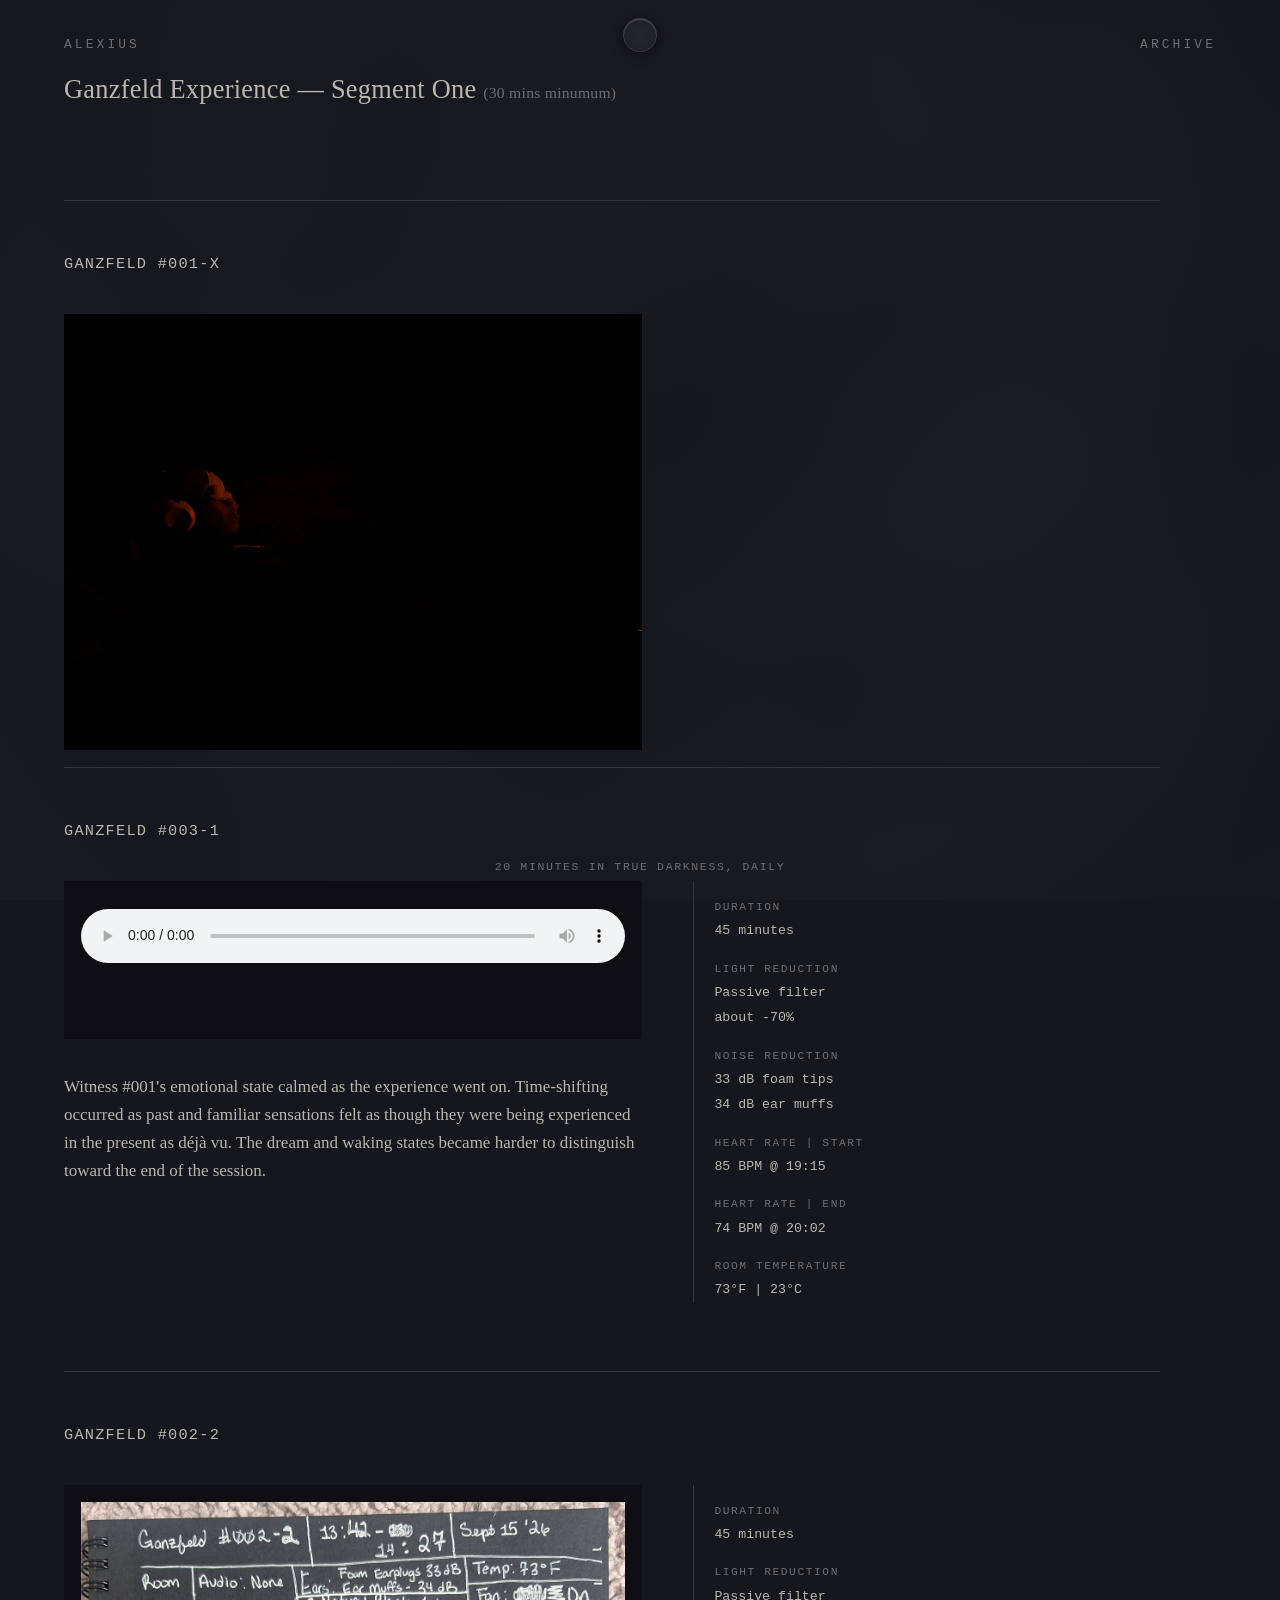
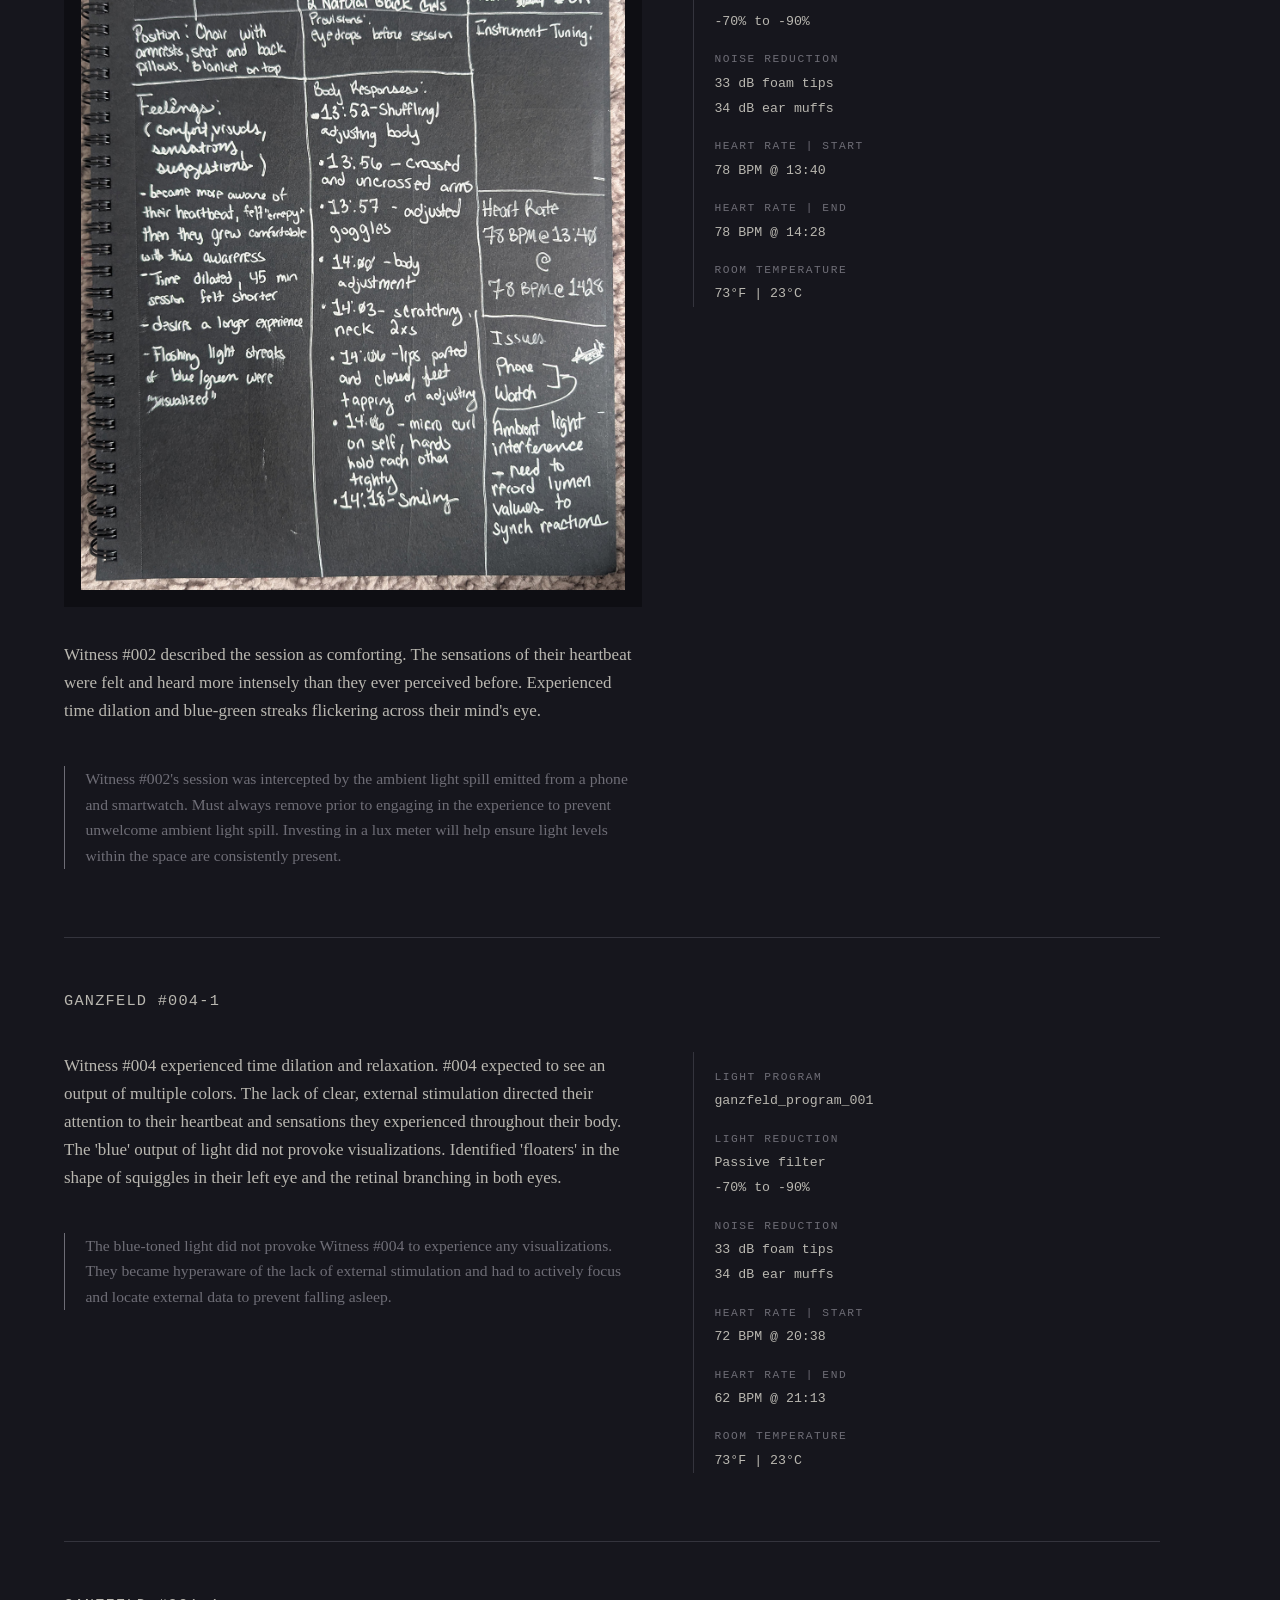
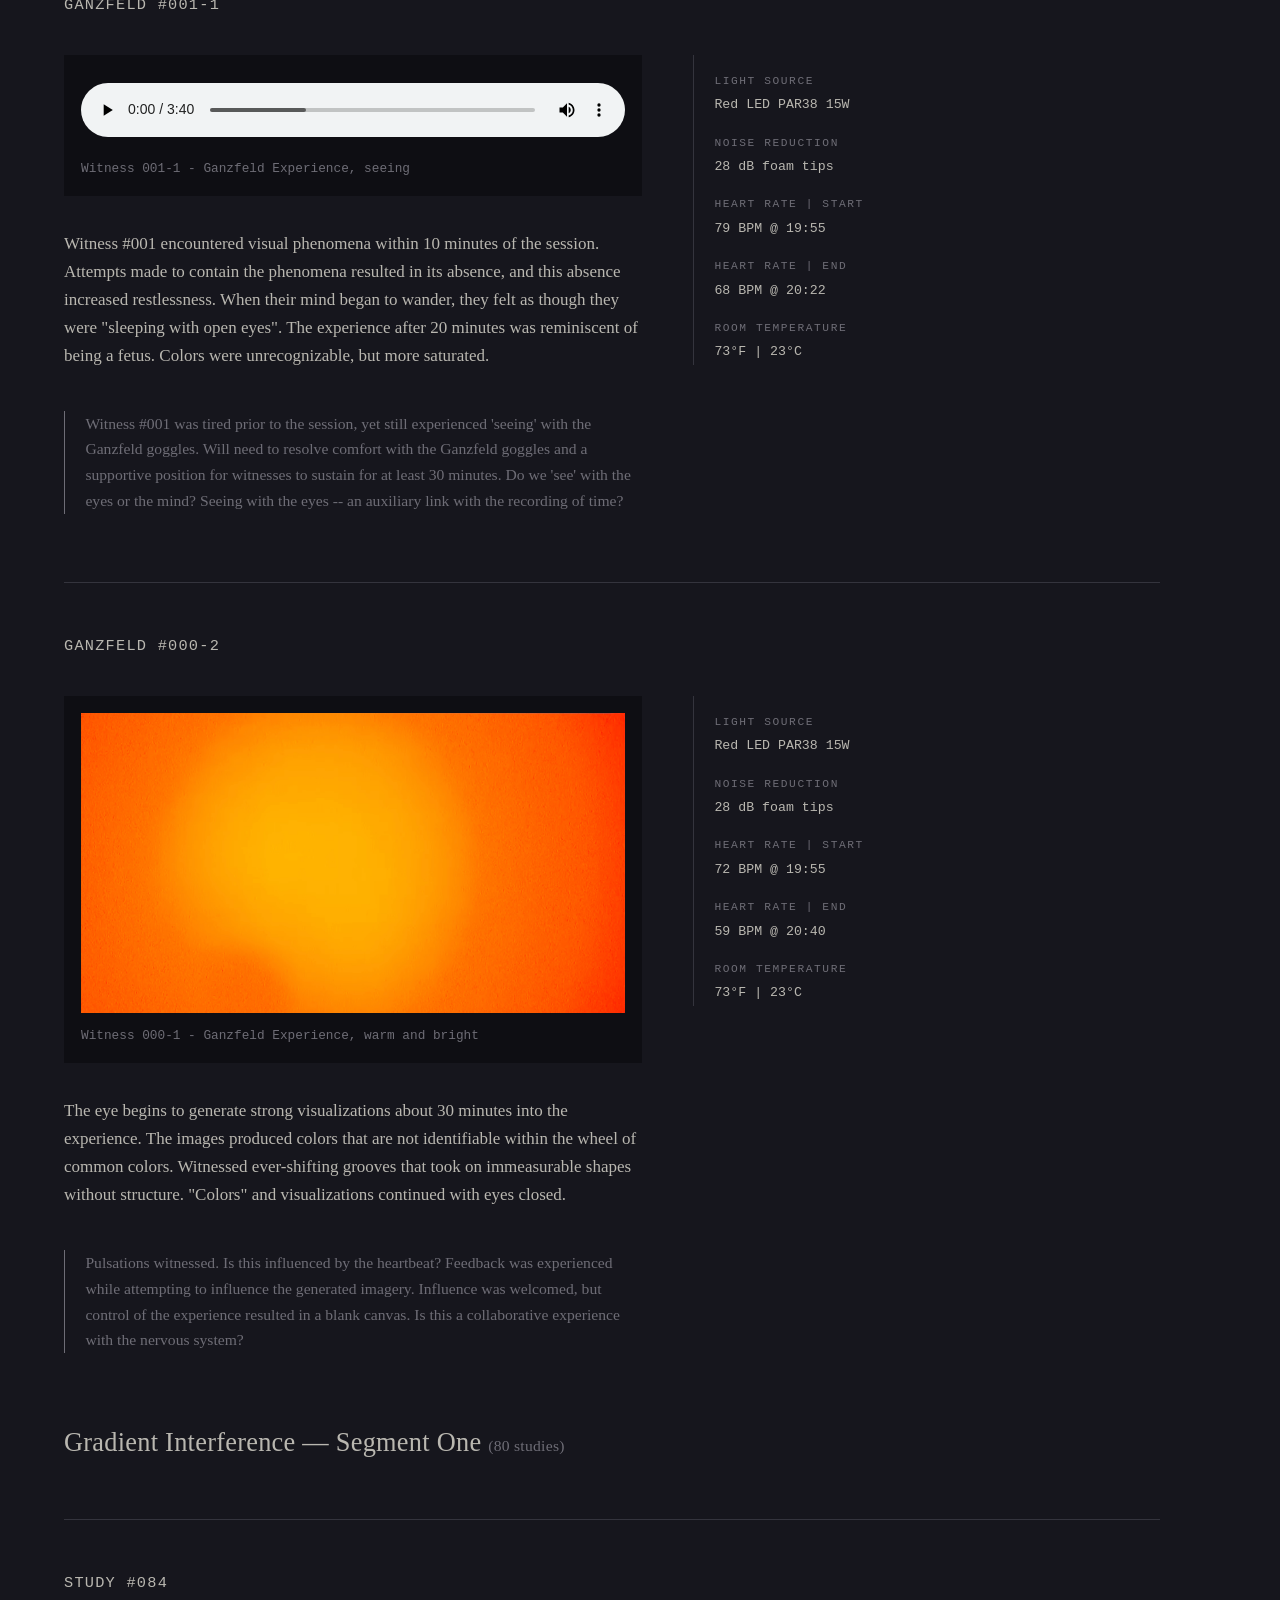
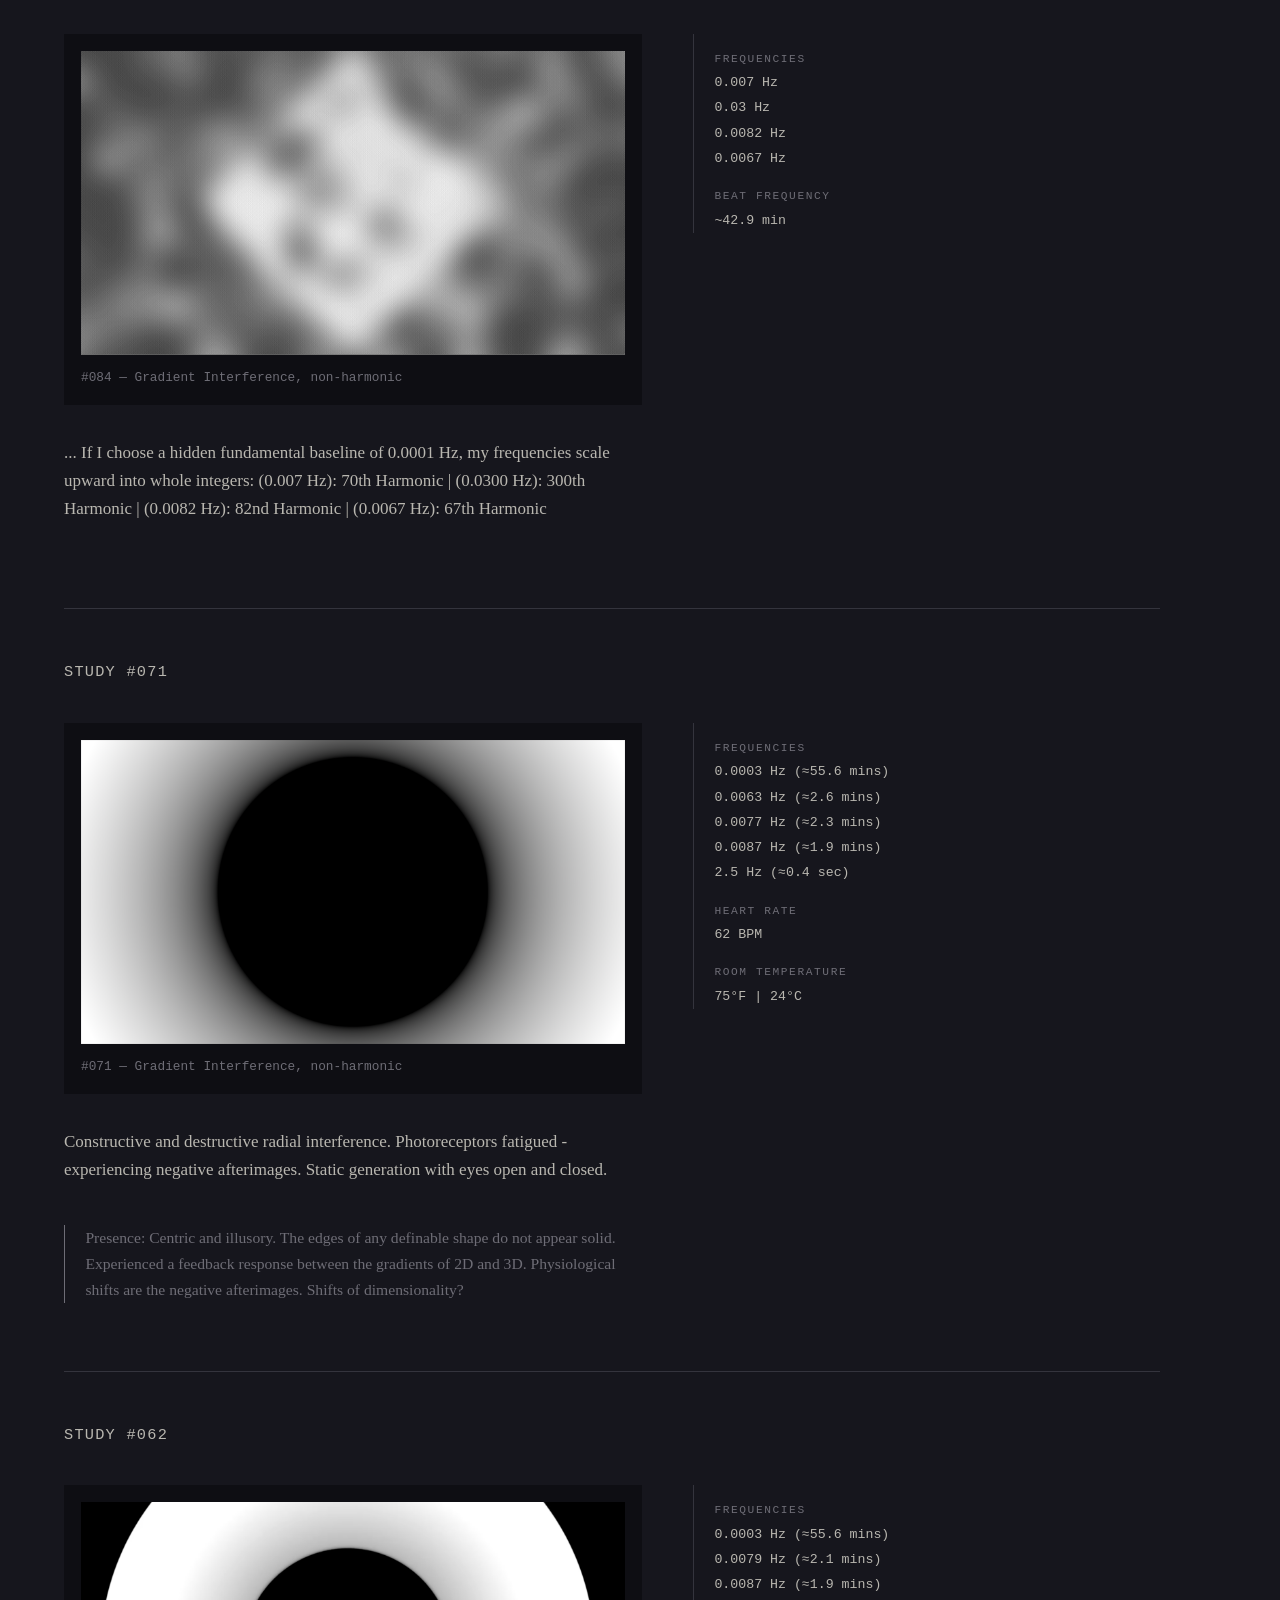
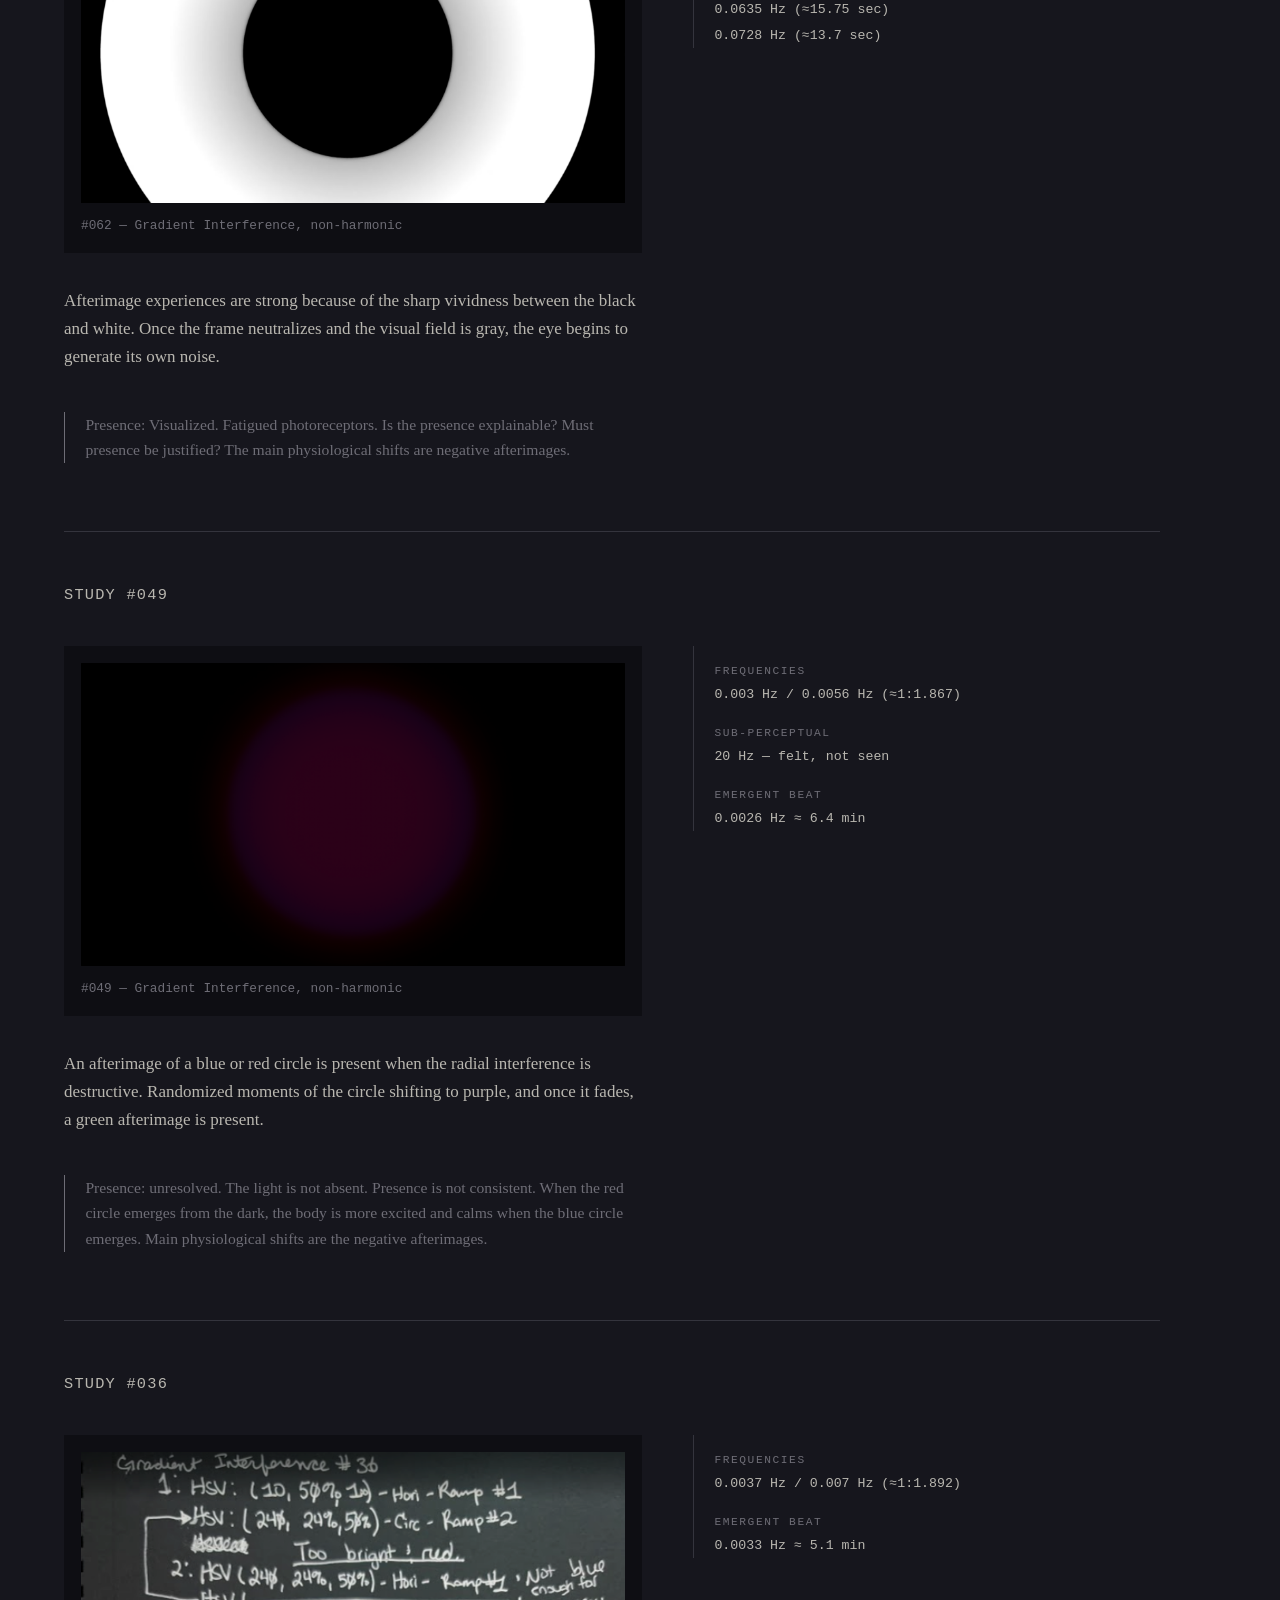
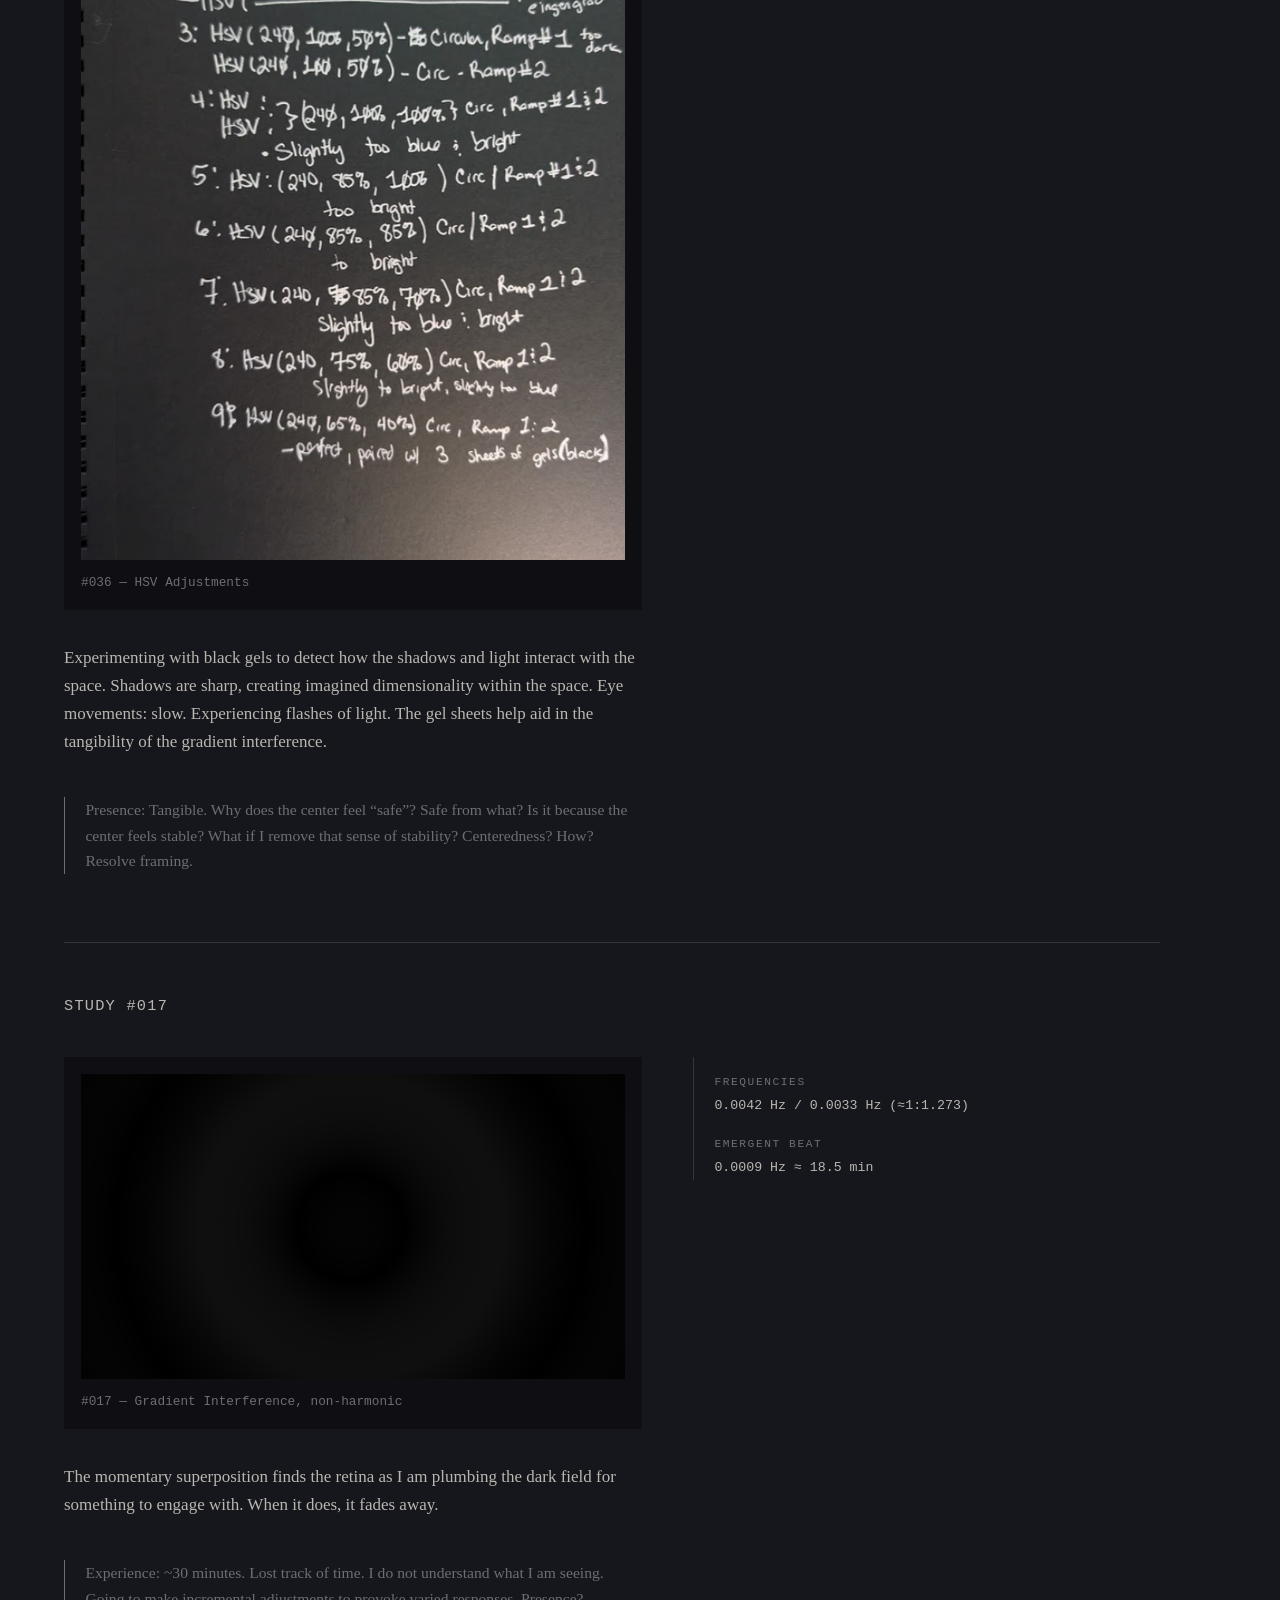
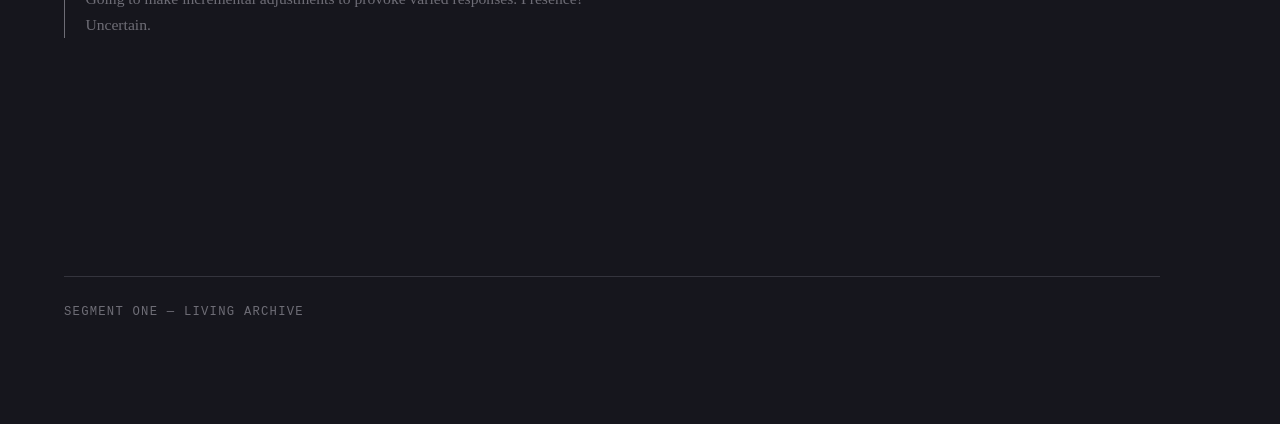
==== commit aa18b075: "Update archive.html" ====
--- a/archive.html
+++ b/archive.html
@@ -362,8 +362,8 @@
 
       <p class="note">
         ... If I choose a hidden fundamental baseline of 0.0001 Hz, my frequencies scale upward into whole 
-        integers: LFO #1 (0.007 Hz): 70th Harmonic | LFO #2 (0.0300 Hz): 300th Harmonic | LFO #3 (0.0082 Hz): 
-        82nd Harmonic | LFO #4 (0.0067 Hz): 67th Harmonic
+        integers: (0.007 Hz): 70th Harmonic | (0.0300 Hz): 300th Harmonic | (0.0082 Hz): 
+        82nd Harmonic | (0.0067 Hz): 67th Harmonic
       </p>
 
       <dl class="periphery">
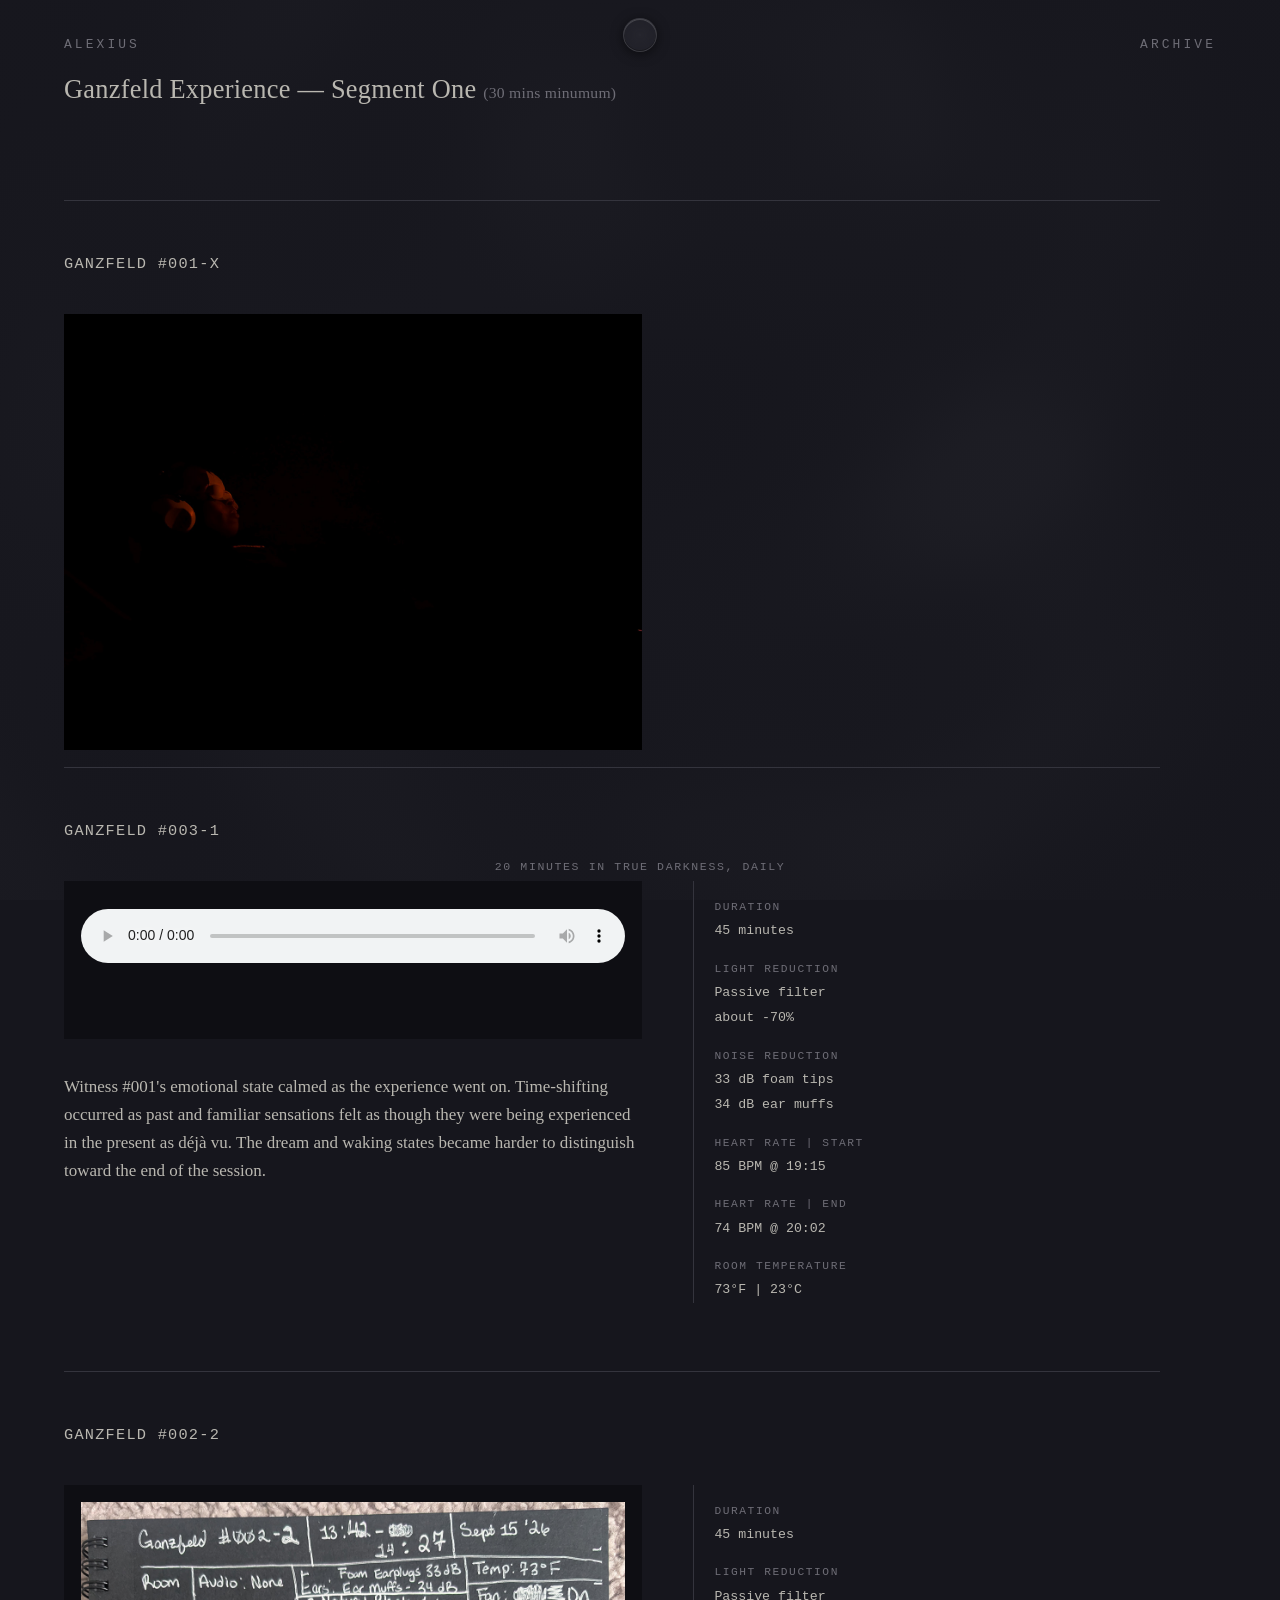
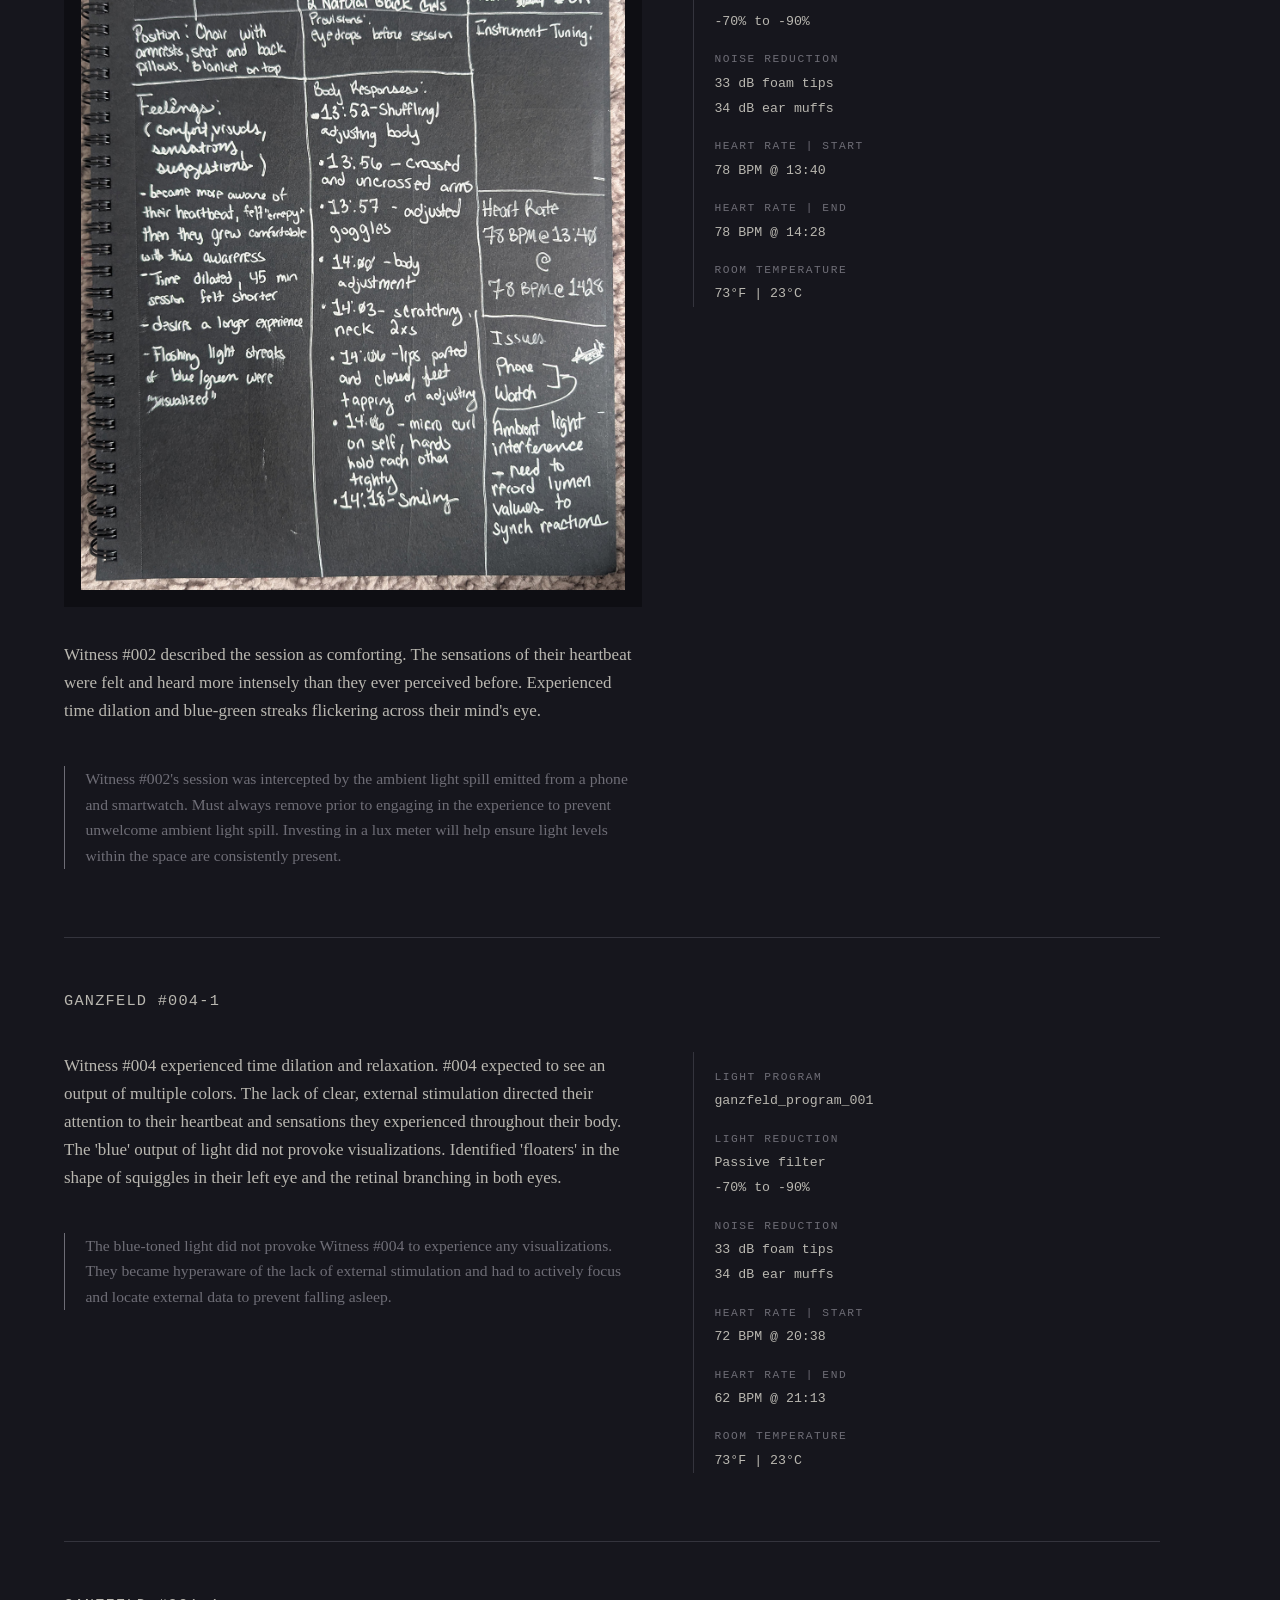
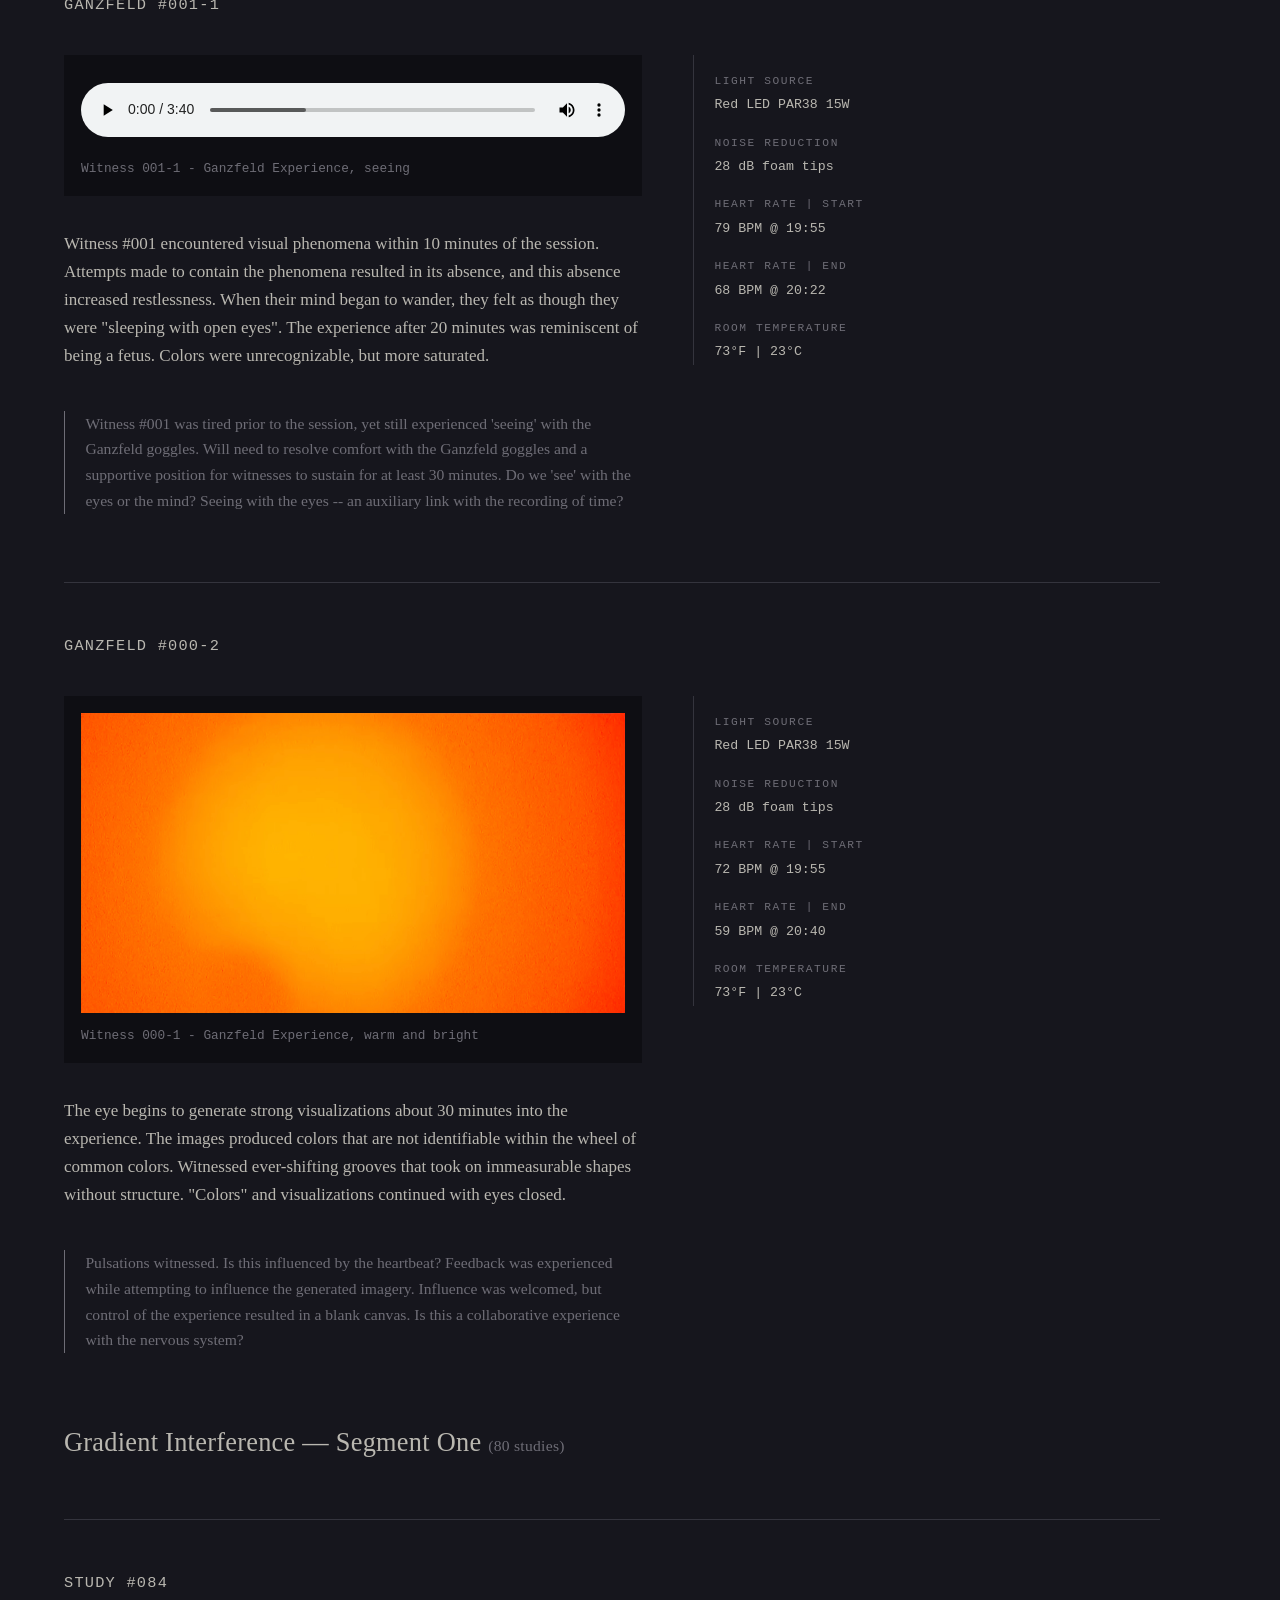
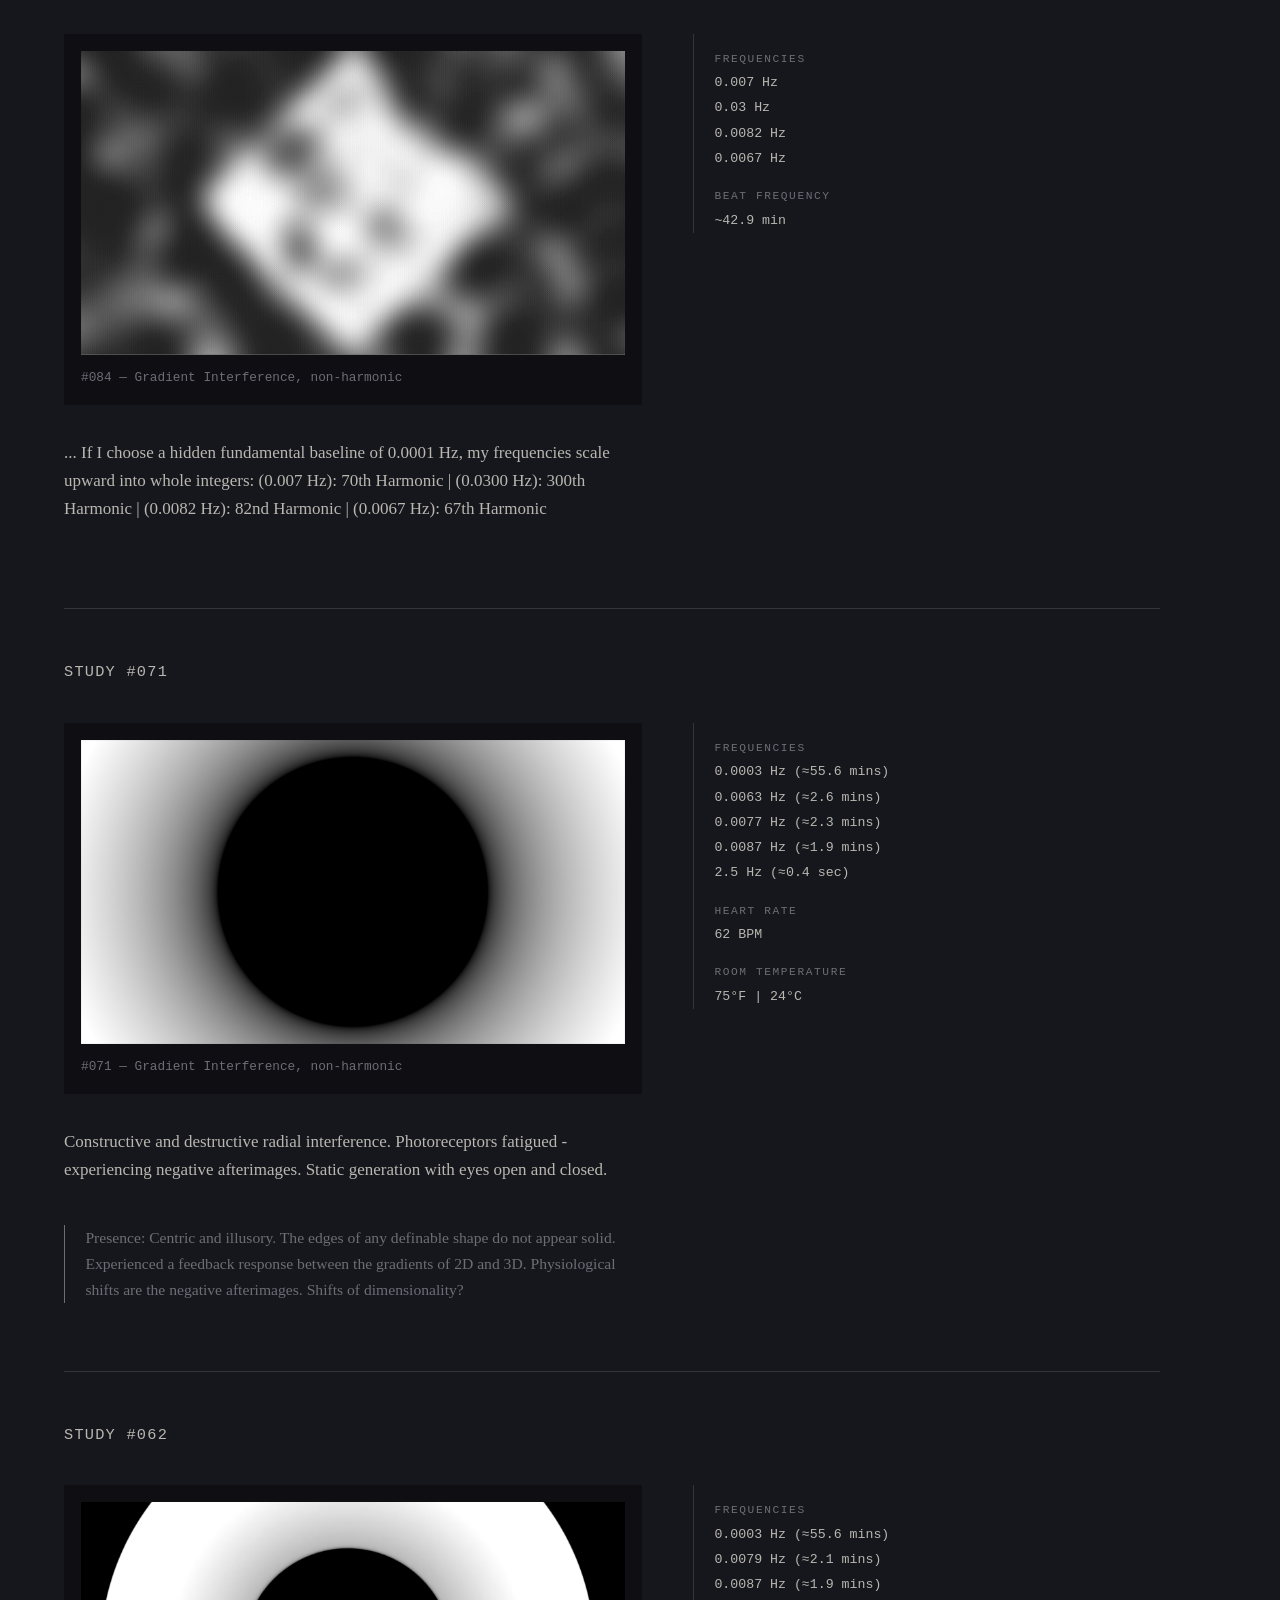
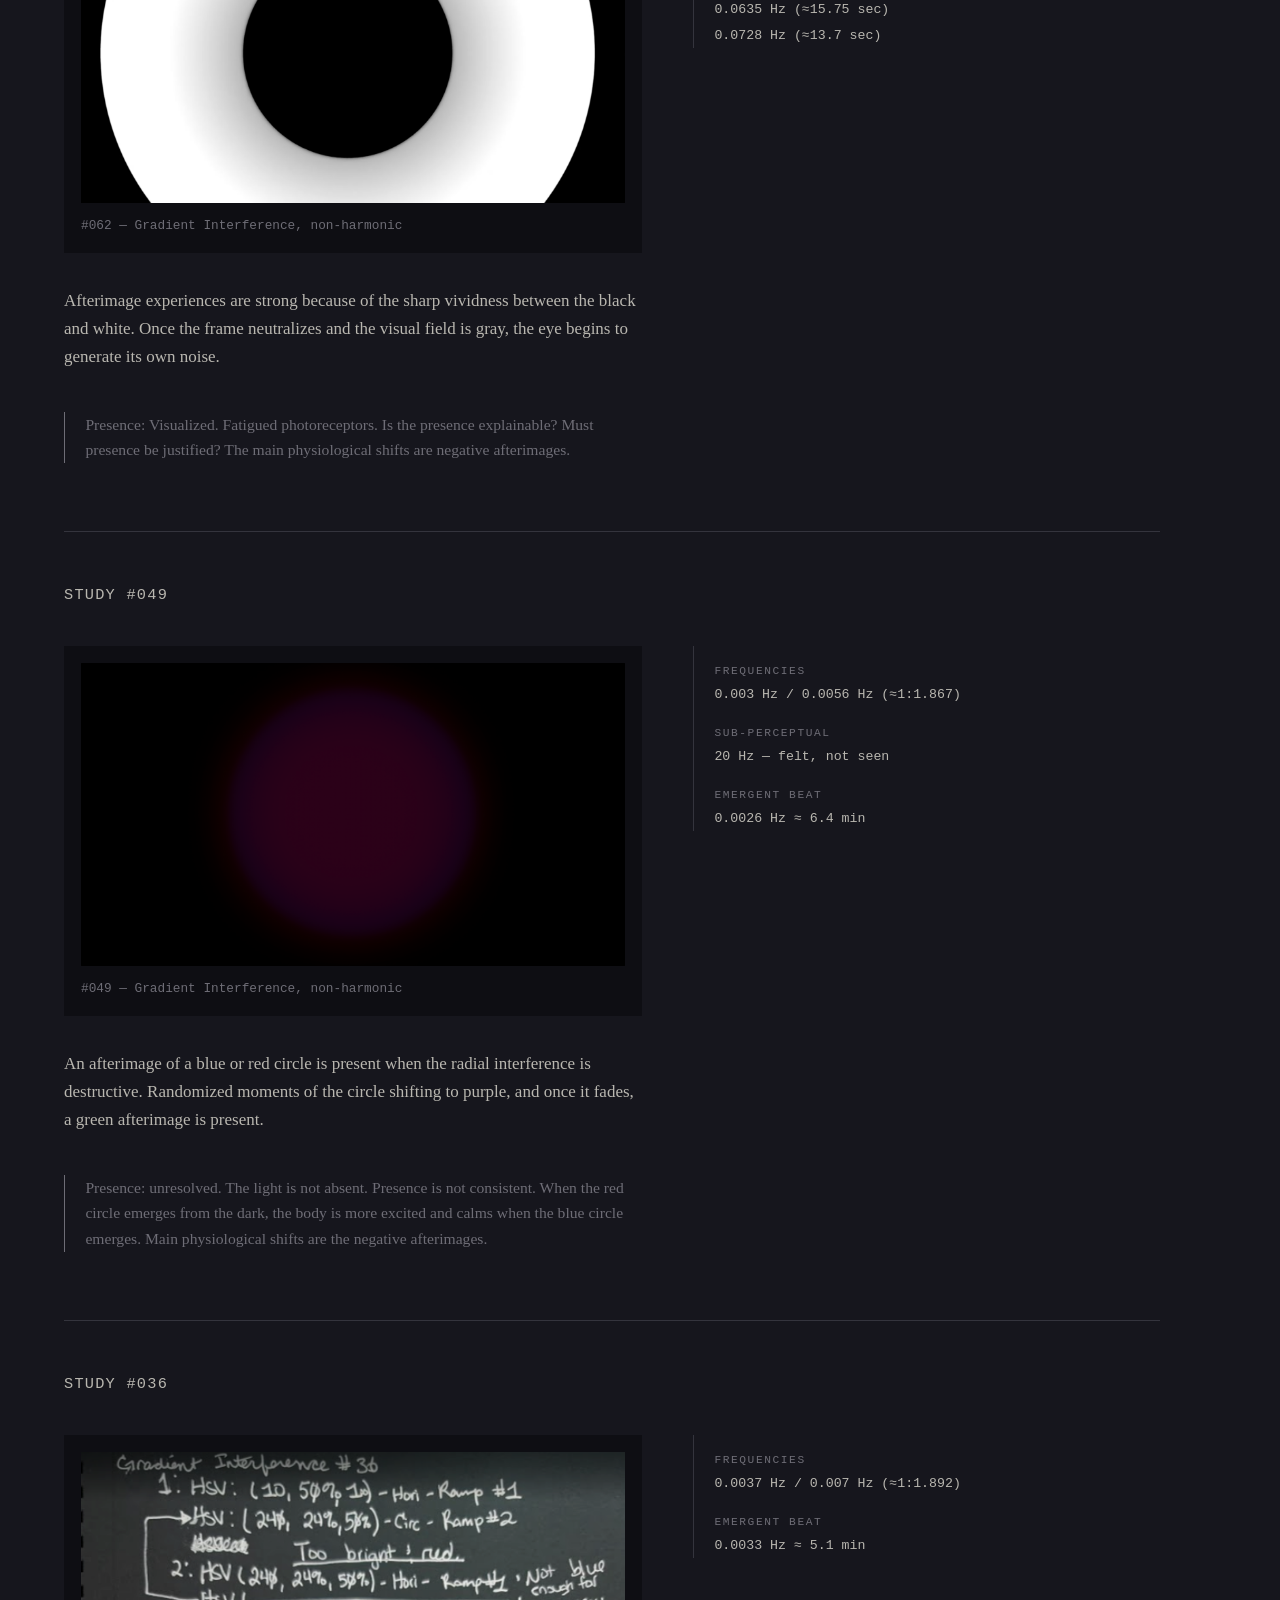
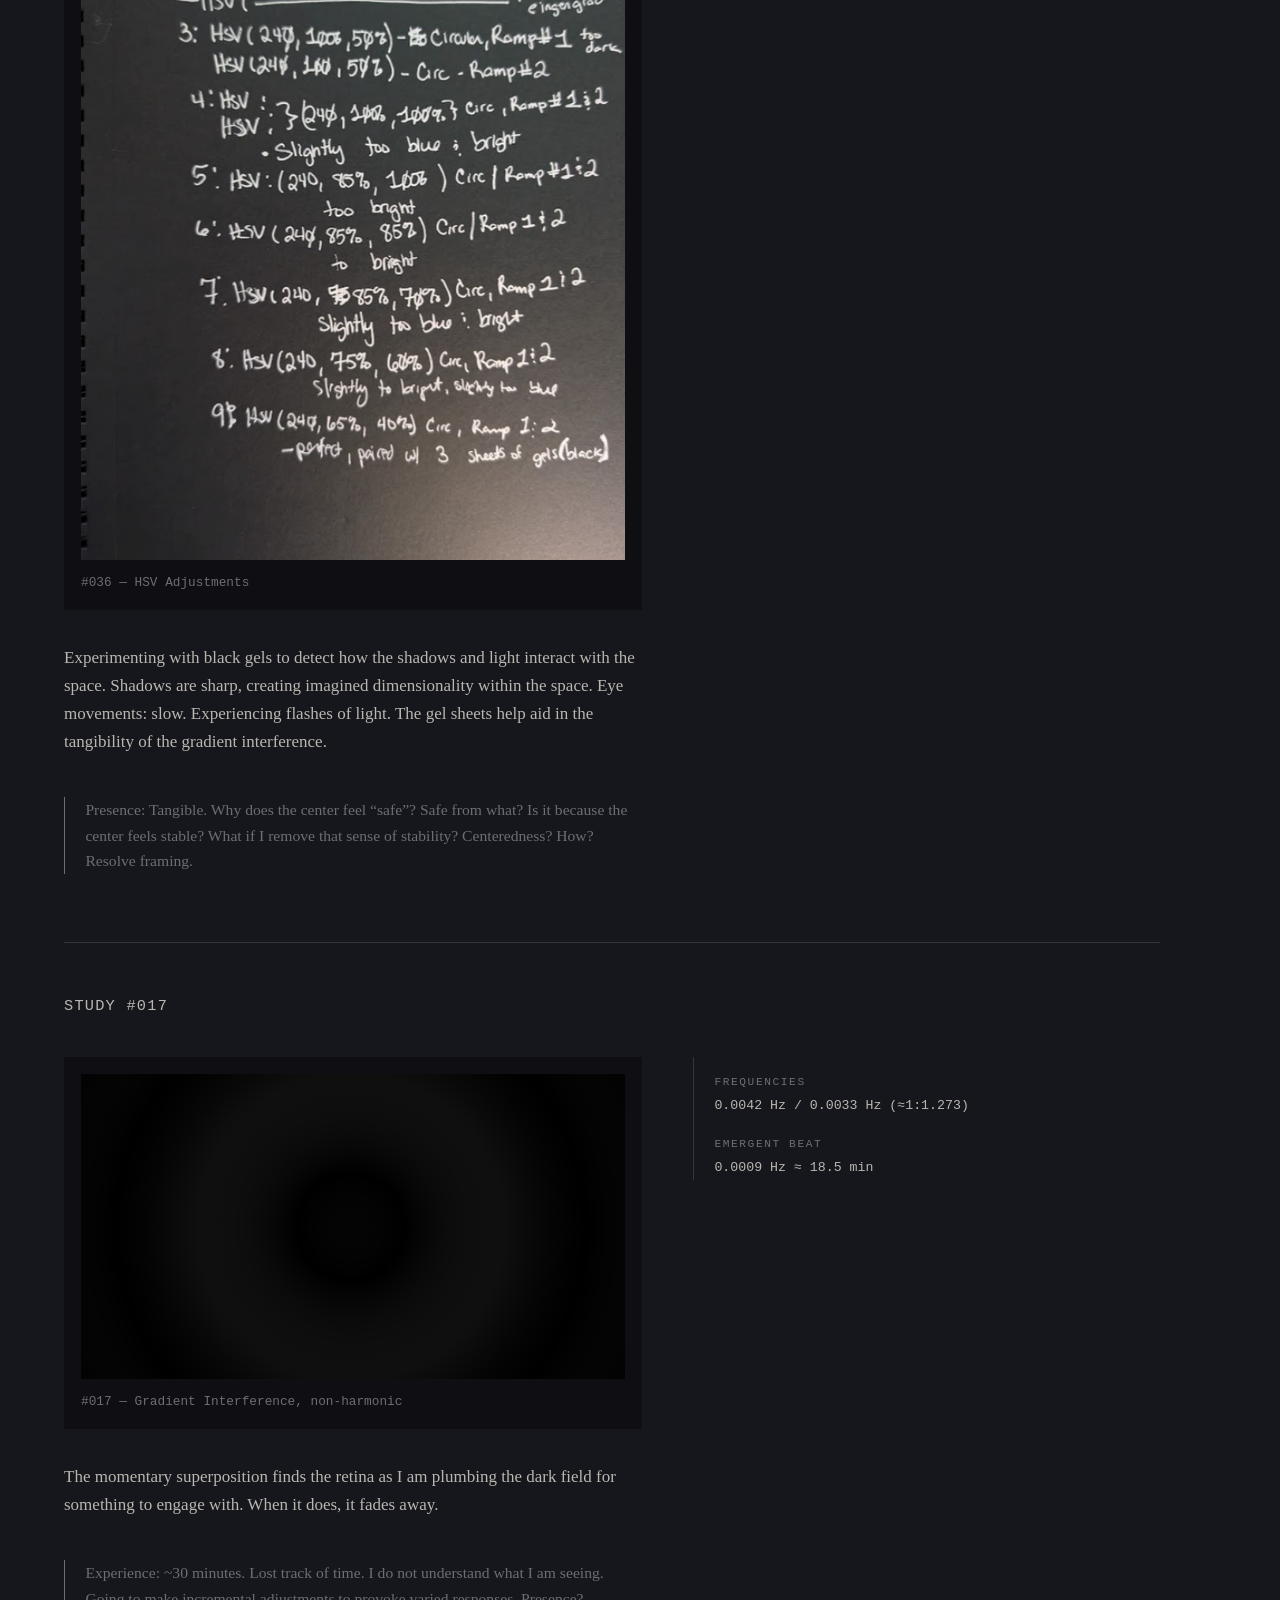
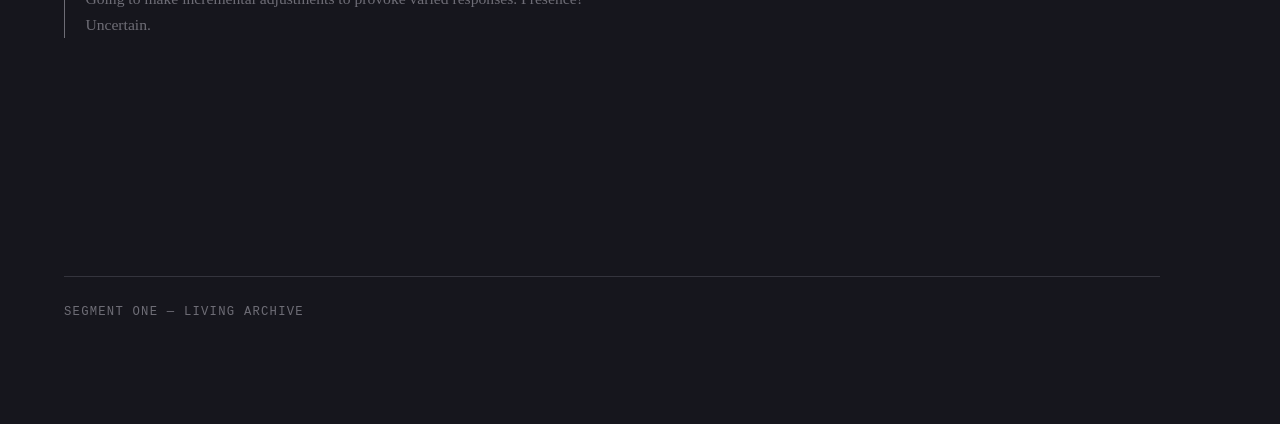
==== commit f9f4d391: "Update archive.html" ====
--- a/archive.html
+++ b/archive.html
@@ -680,6 +680,7 @@
 <div id="cursor" aria-hidden="true"><img src="assets/cursor.png" alt=""></div>
 <script src="cursor.js?v=3"></script>
 <script src="interference.js?v=3"></script>
+<script src="deep-zoom.js?v=1"></script>
 
 
 <!-- ==============================================================
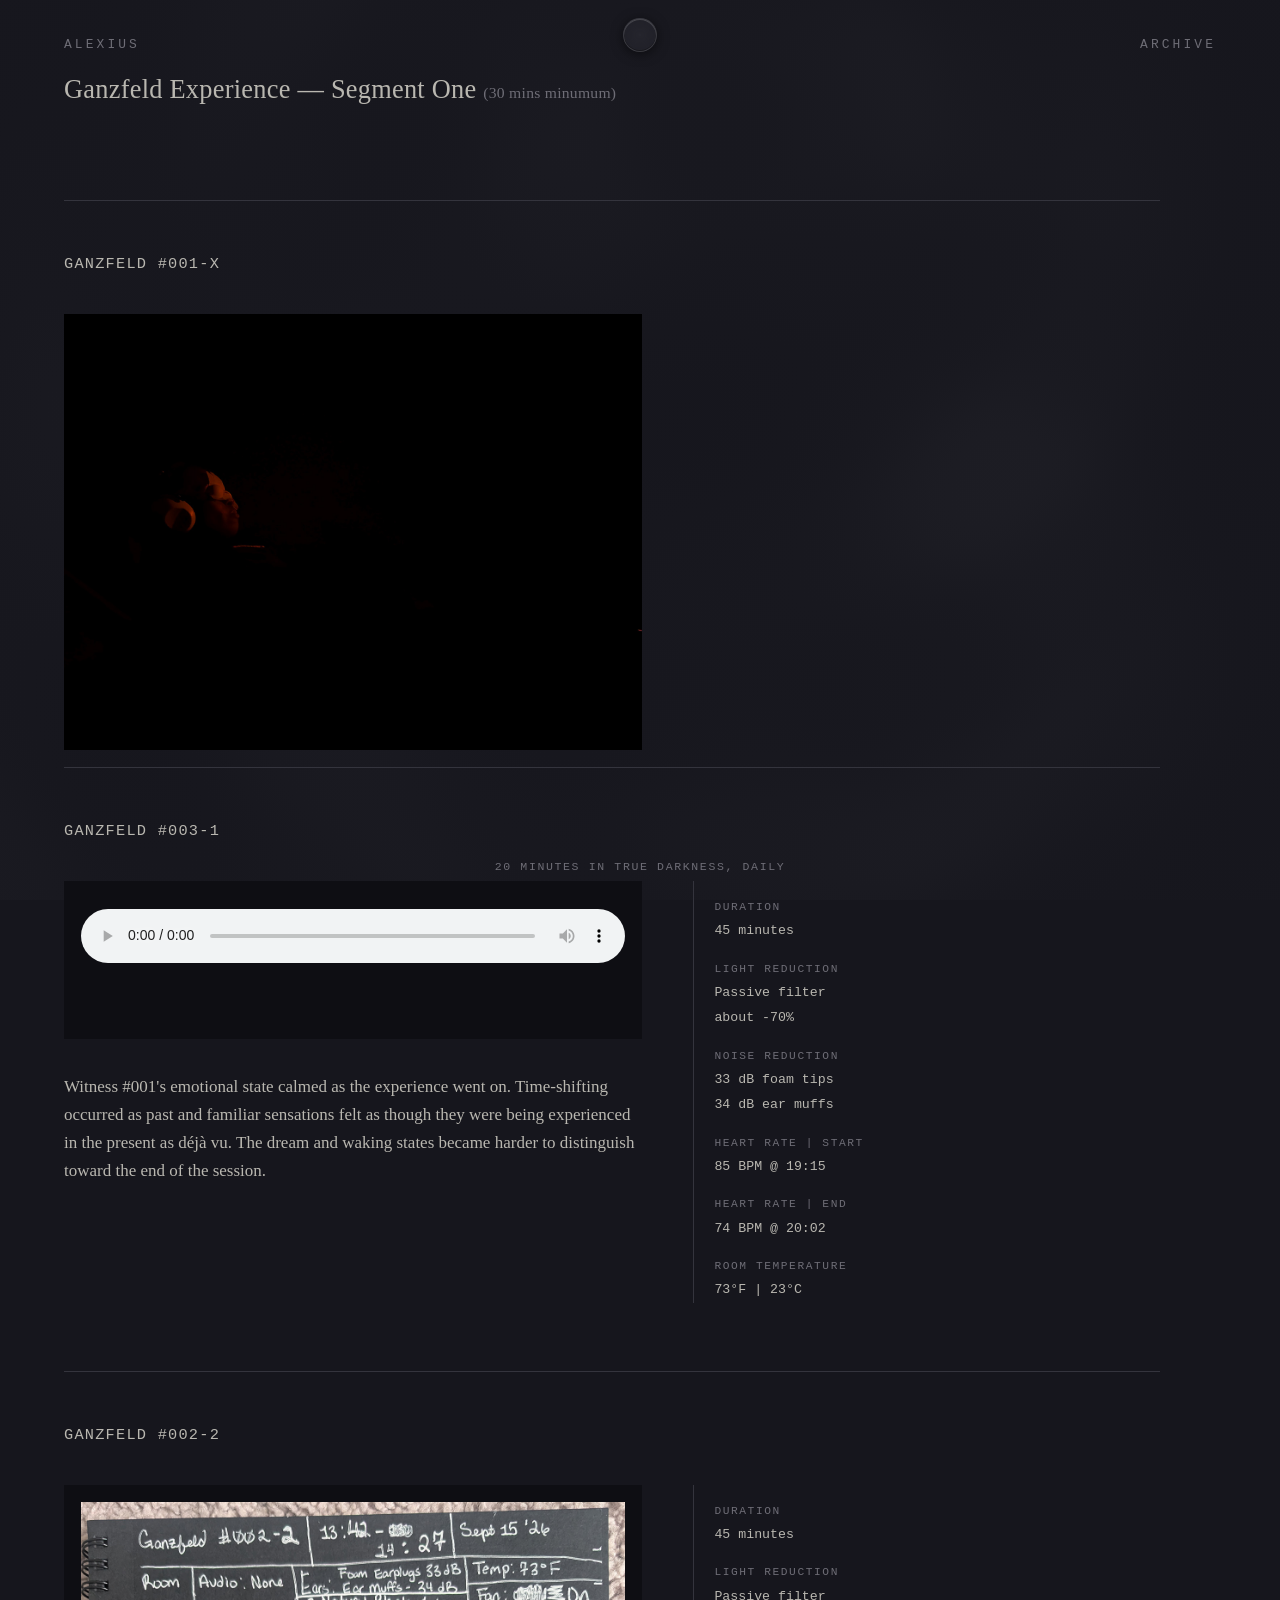
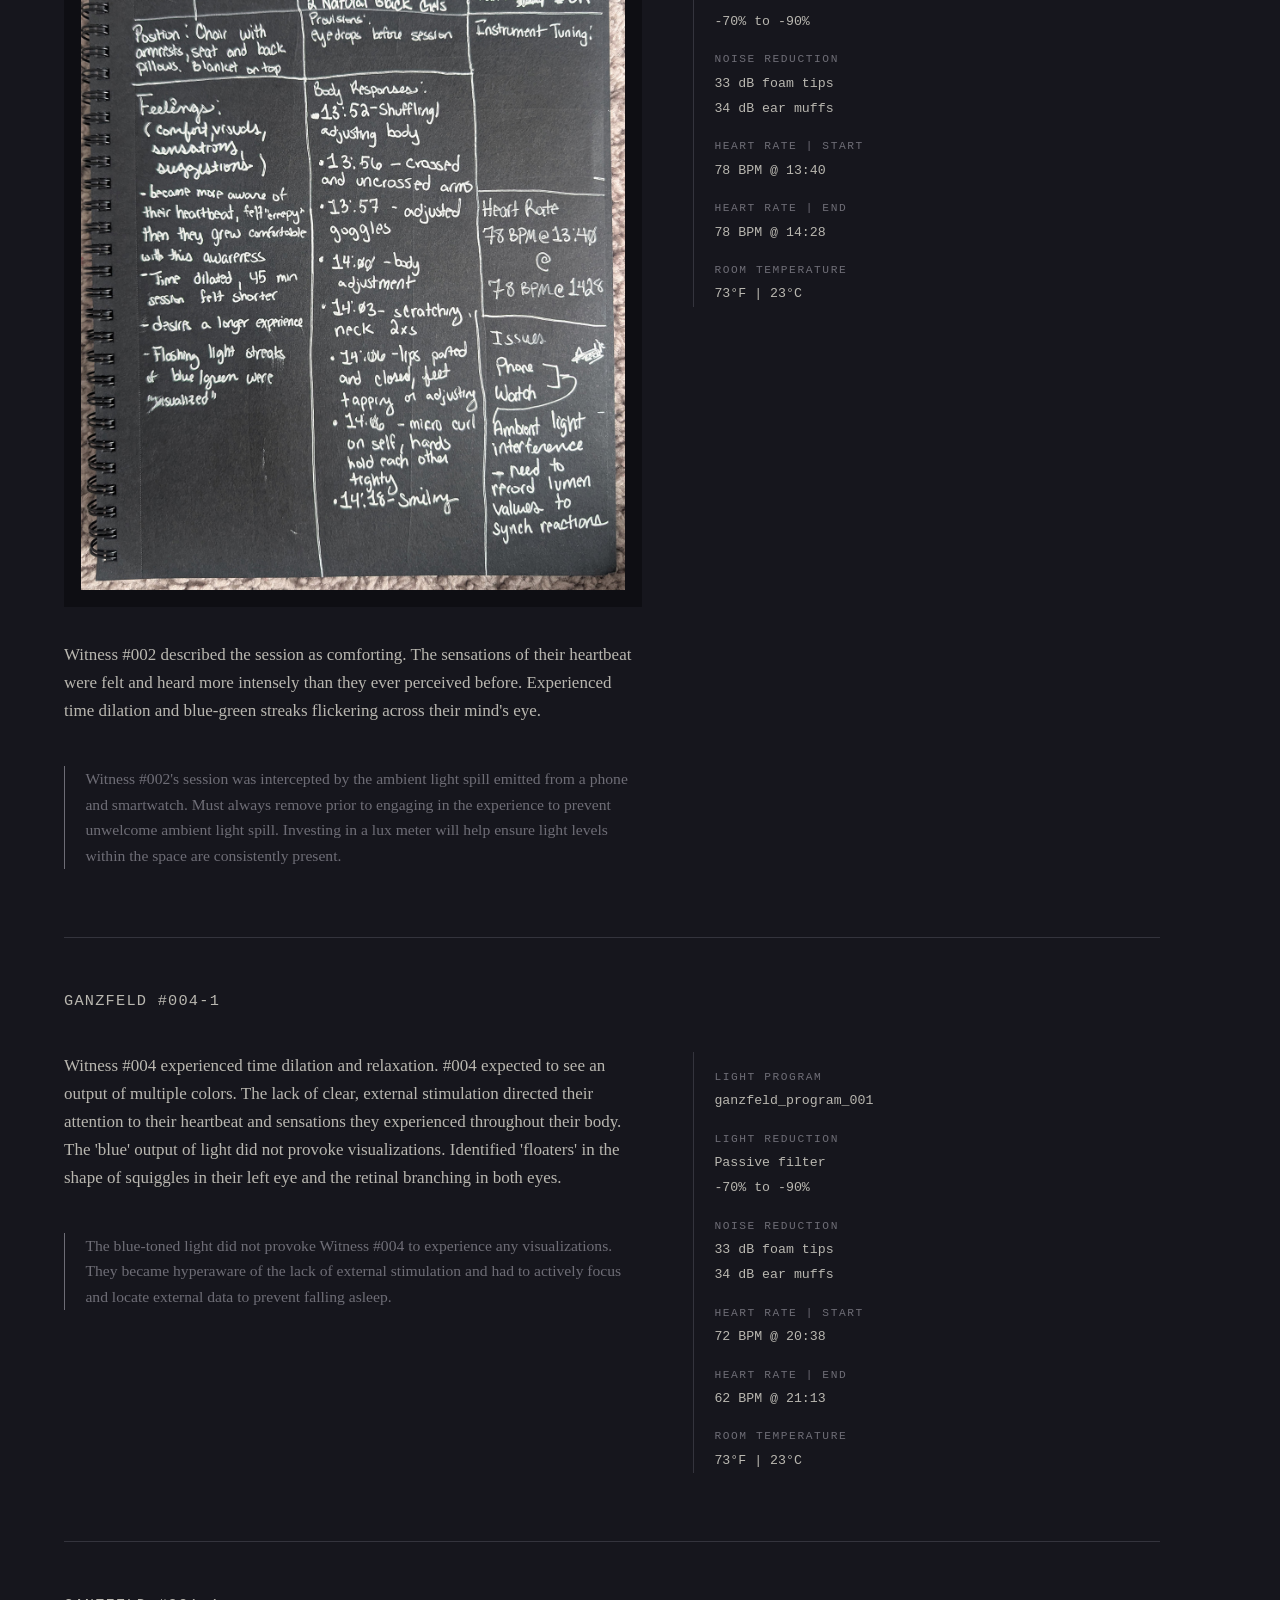
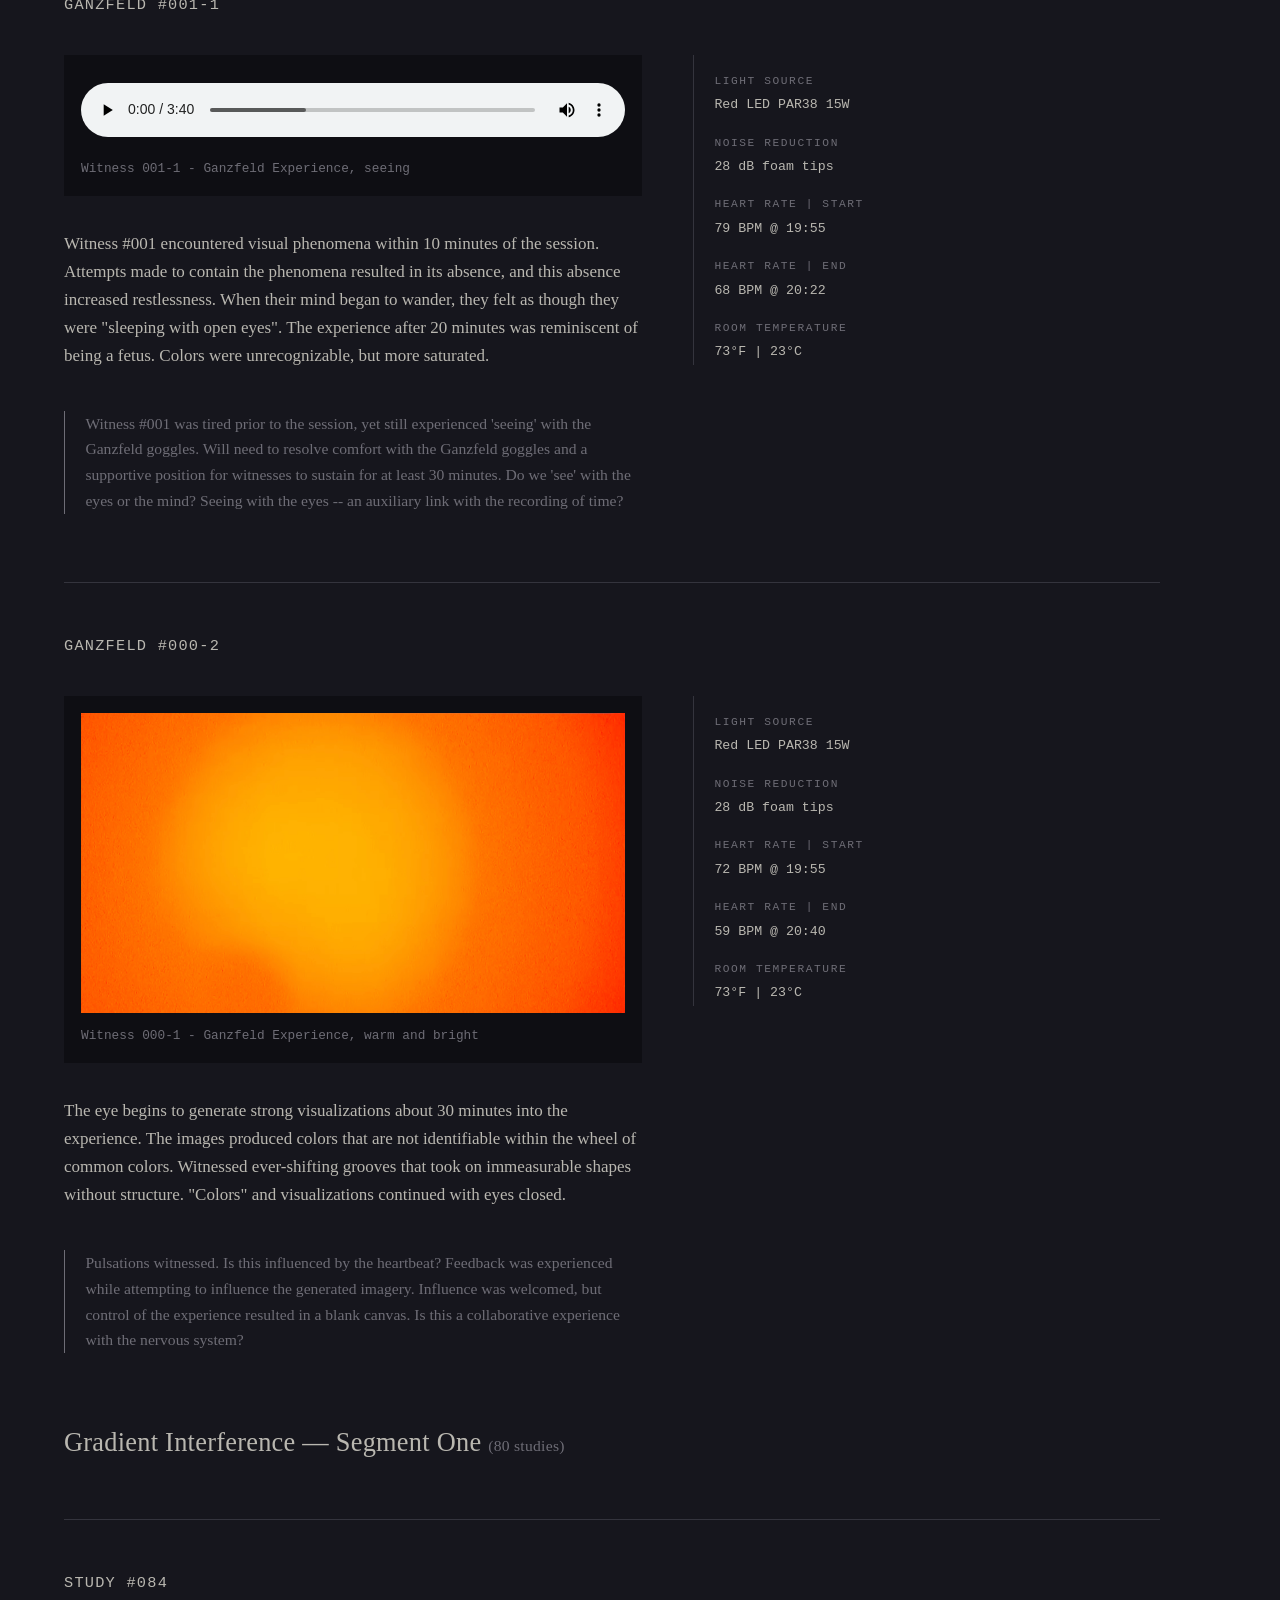
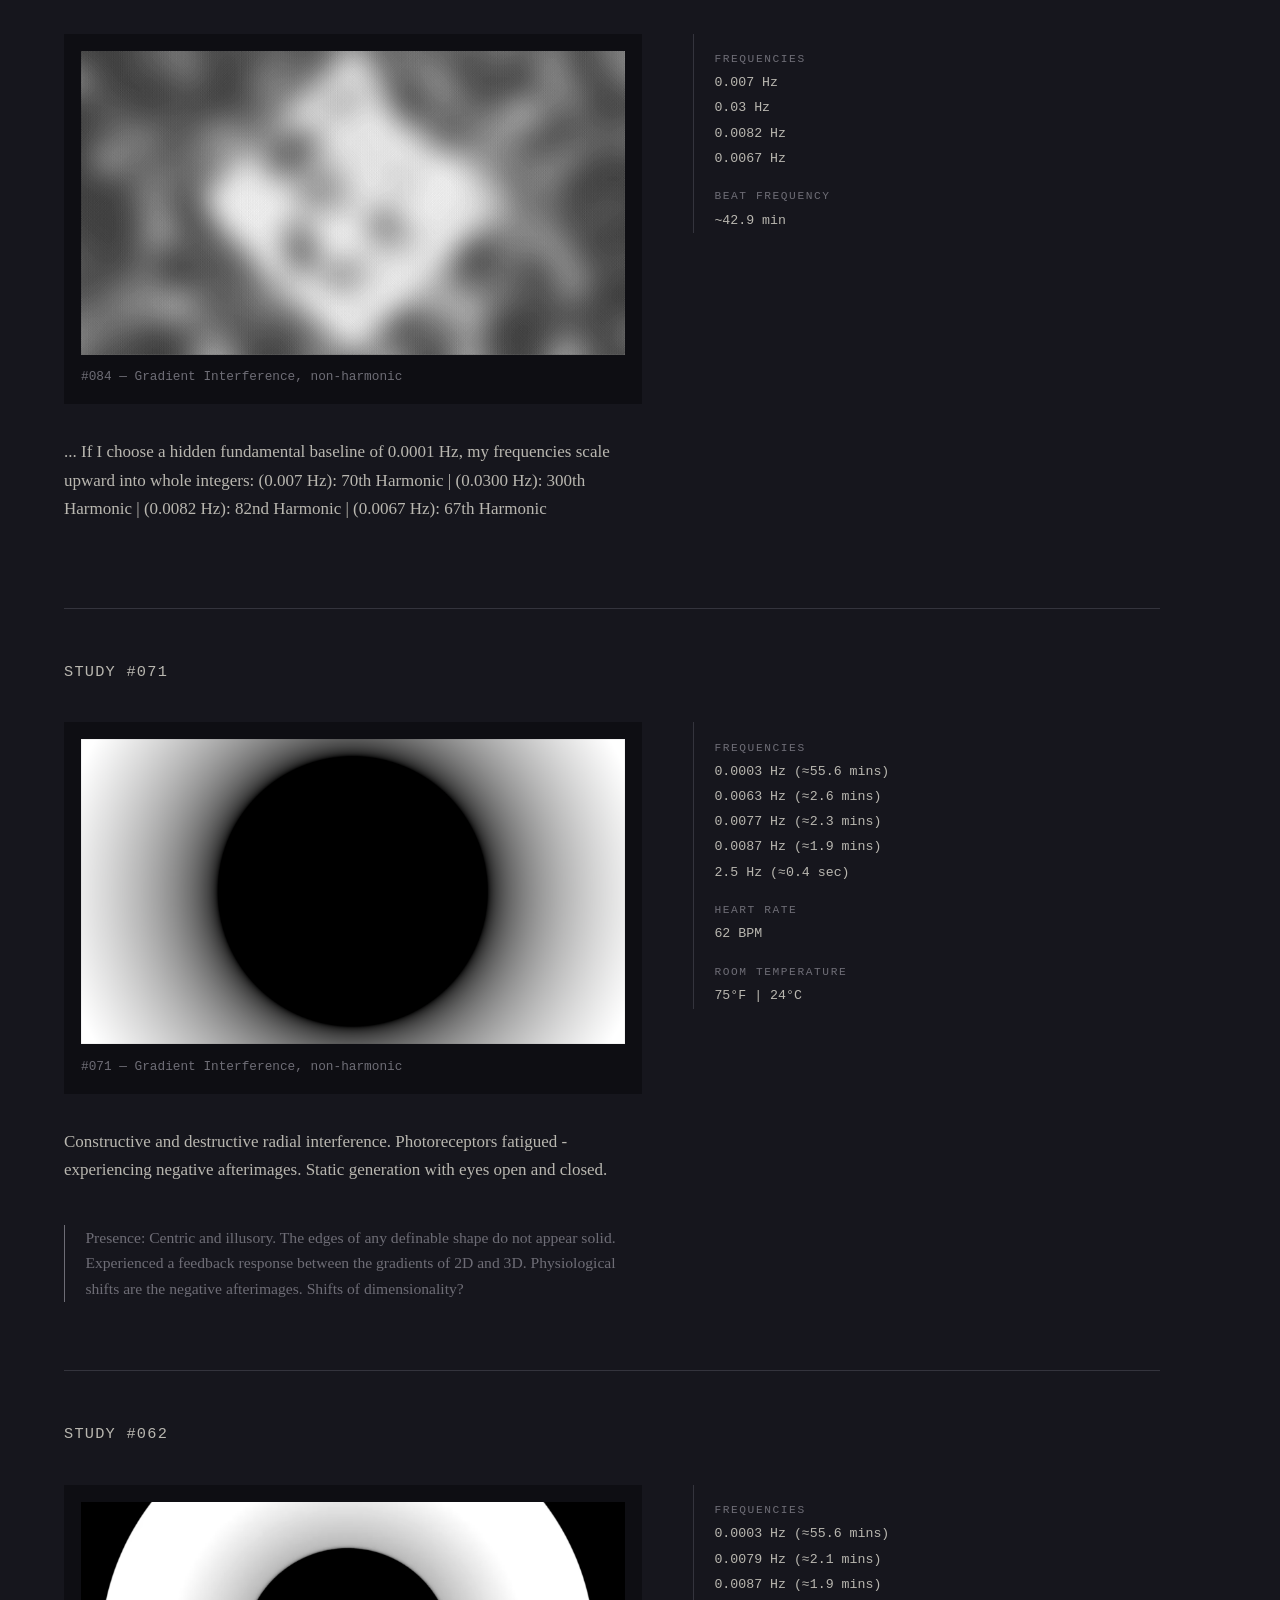
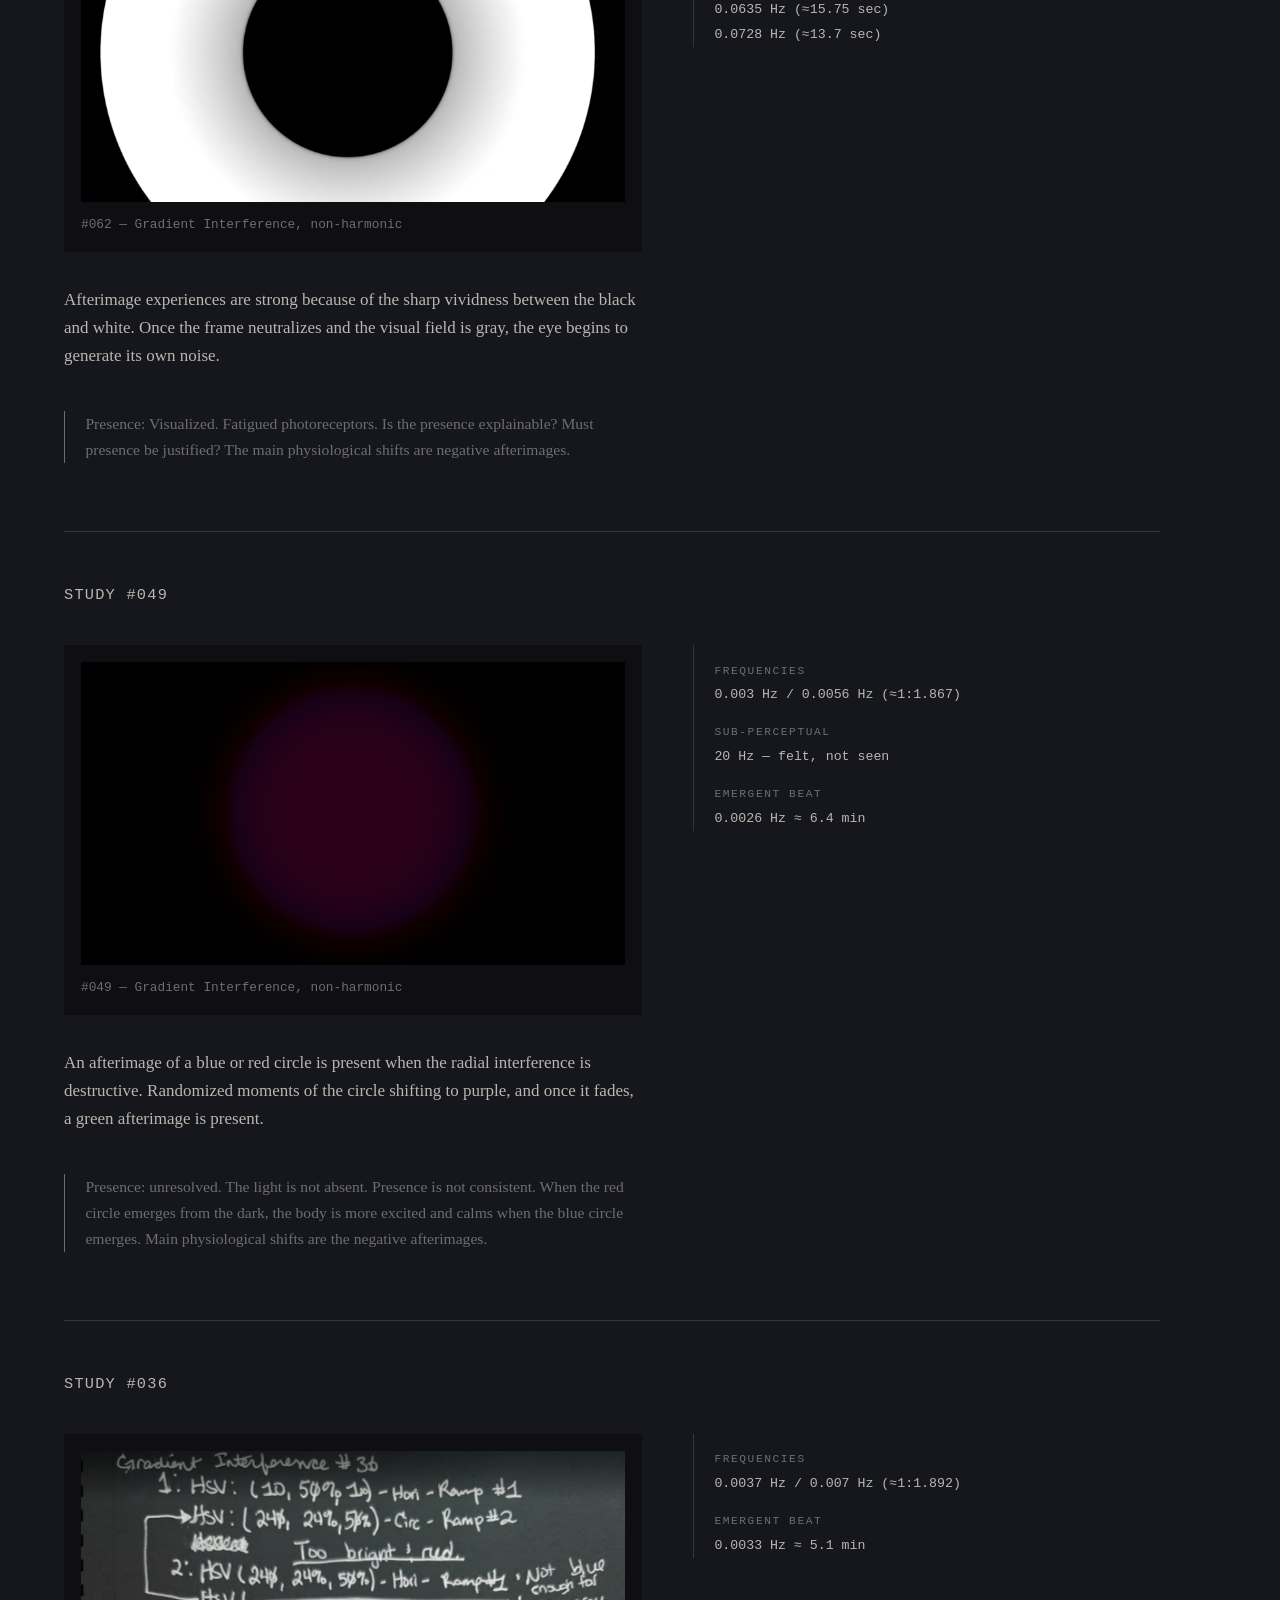
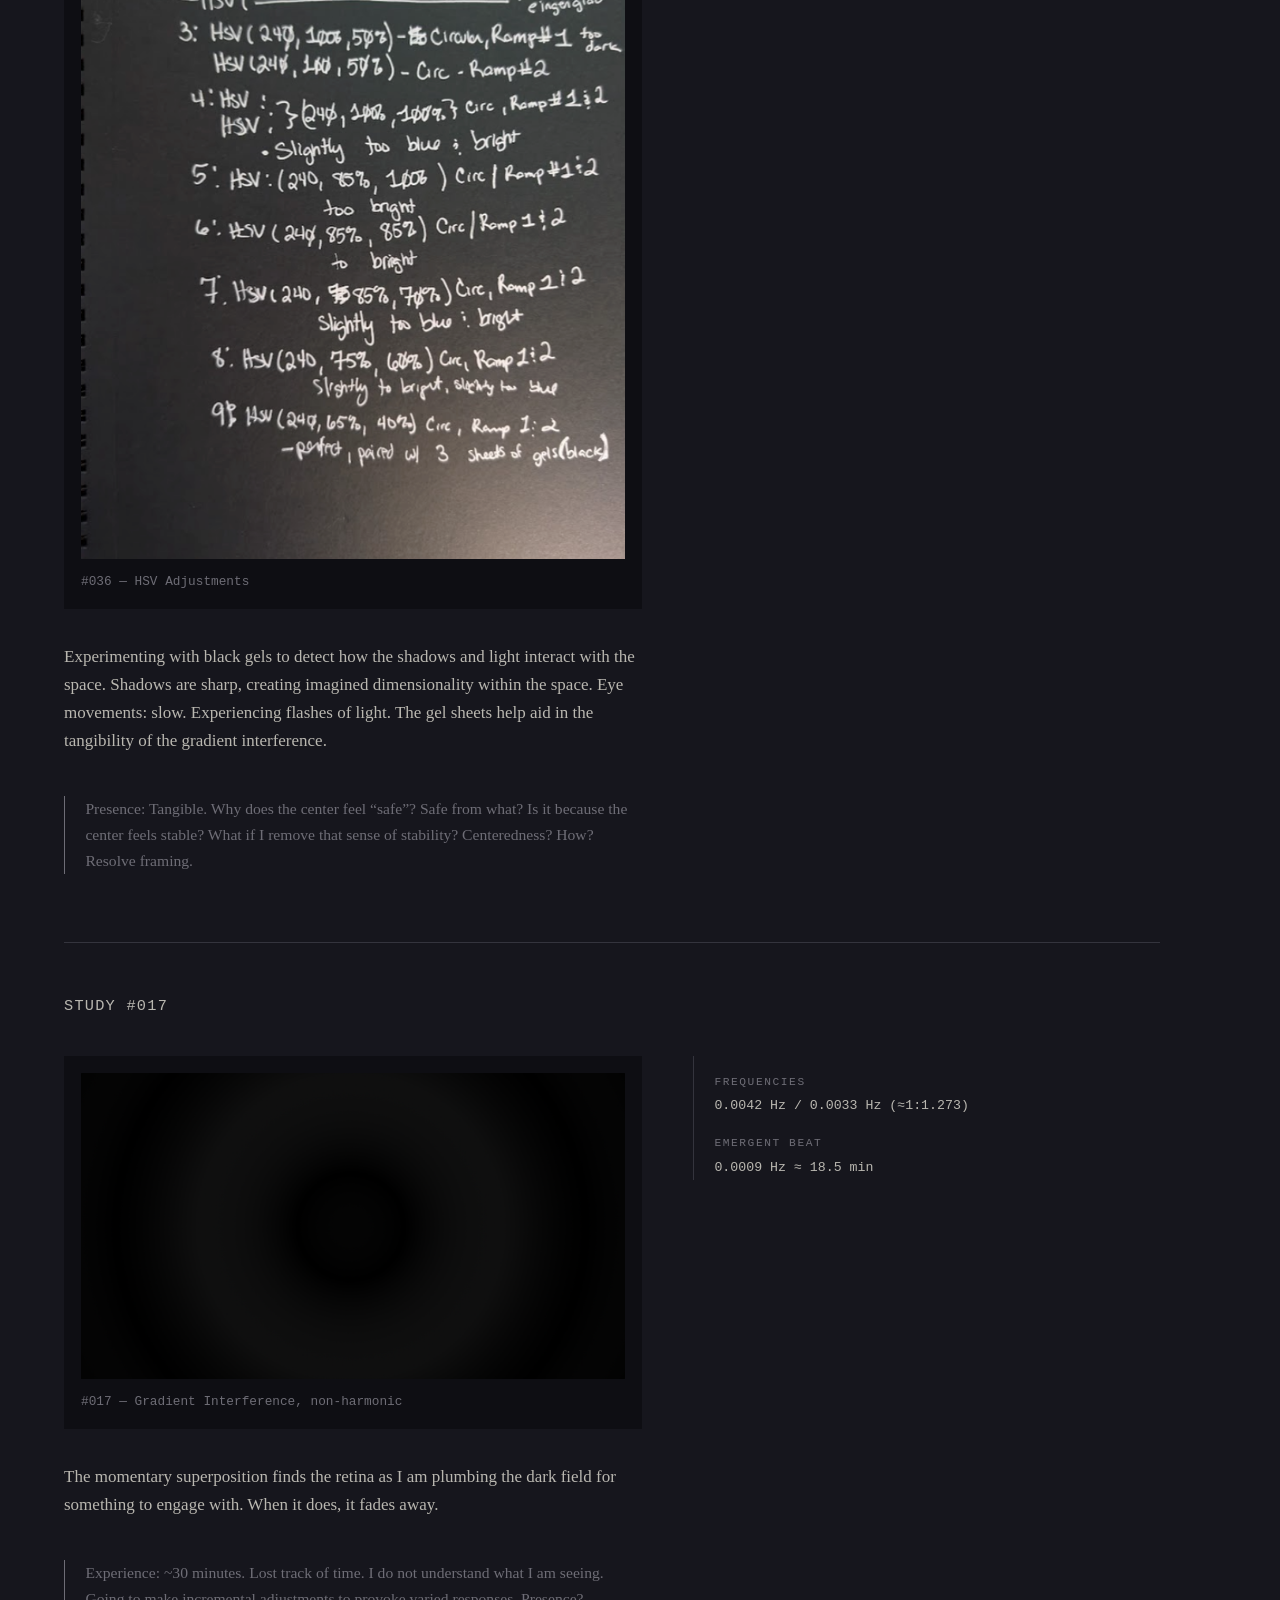
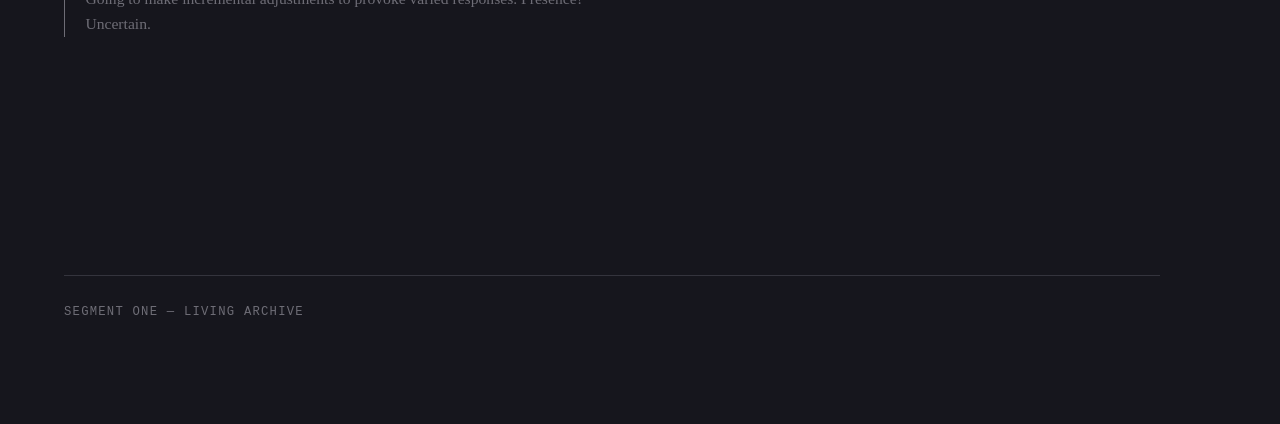
==== commit 1324691f: "Update archive.html" ====
--- a/archive.html
+++ b/archive.html
@@ -679,7 +679,7 @@
 
 <div id="cursor" aria-hidden="true"><img src="assets/cursor.png" alt=""></div>
 <script src="cursor.js?v=3"></script>
-<script src="interference.js?v=3"></script>
+<script src="interference.js?v=8"></script>
 <script src="deep-zoom.js?v=1"></script>
 
 
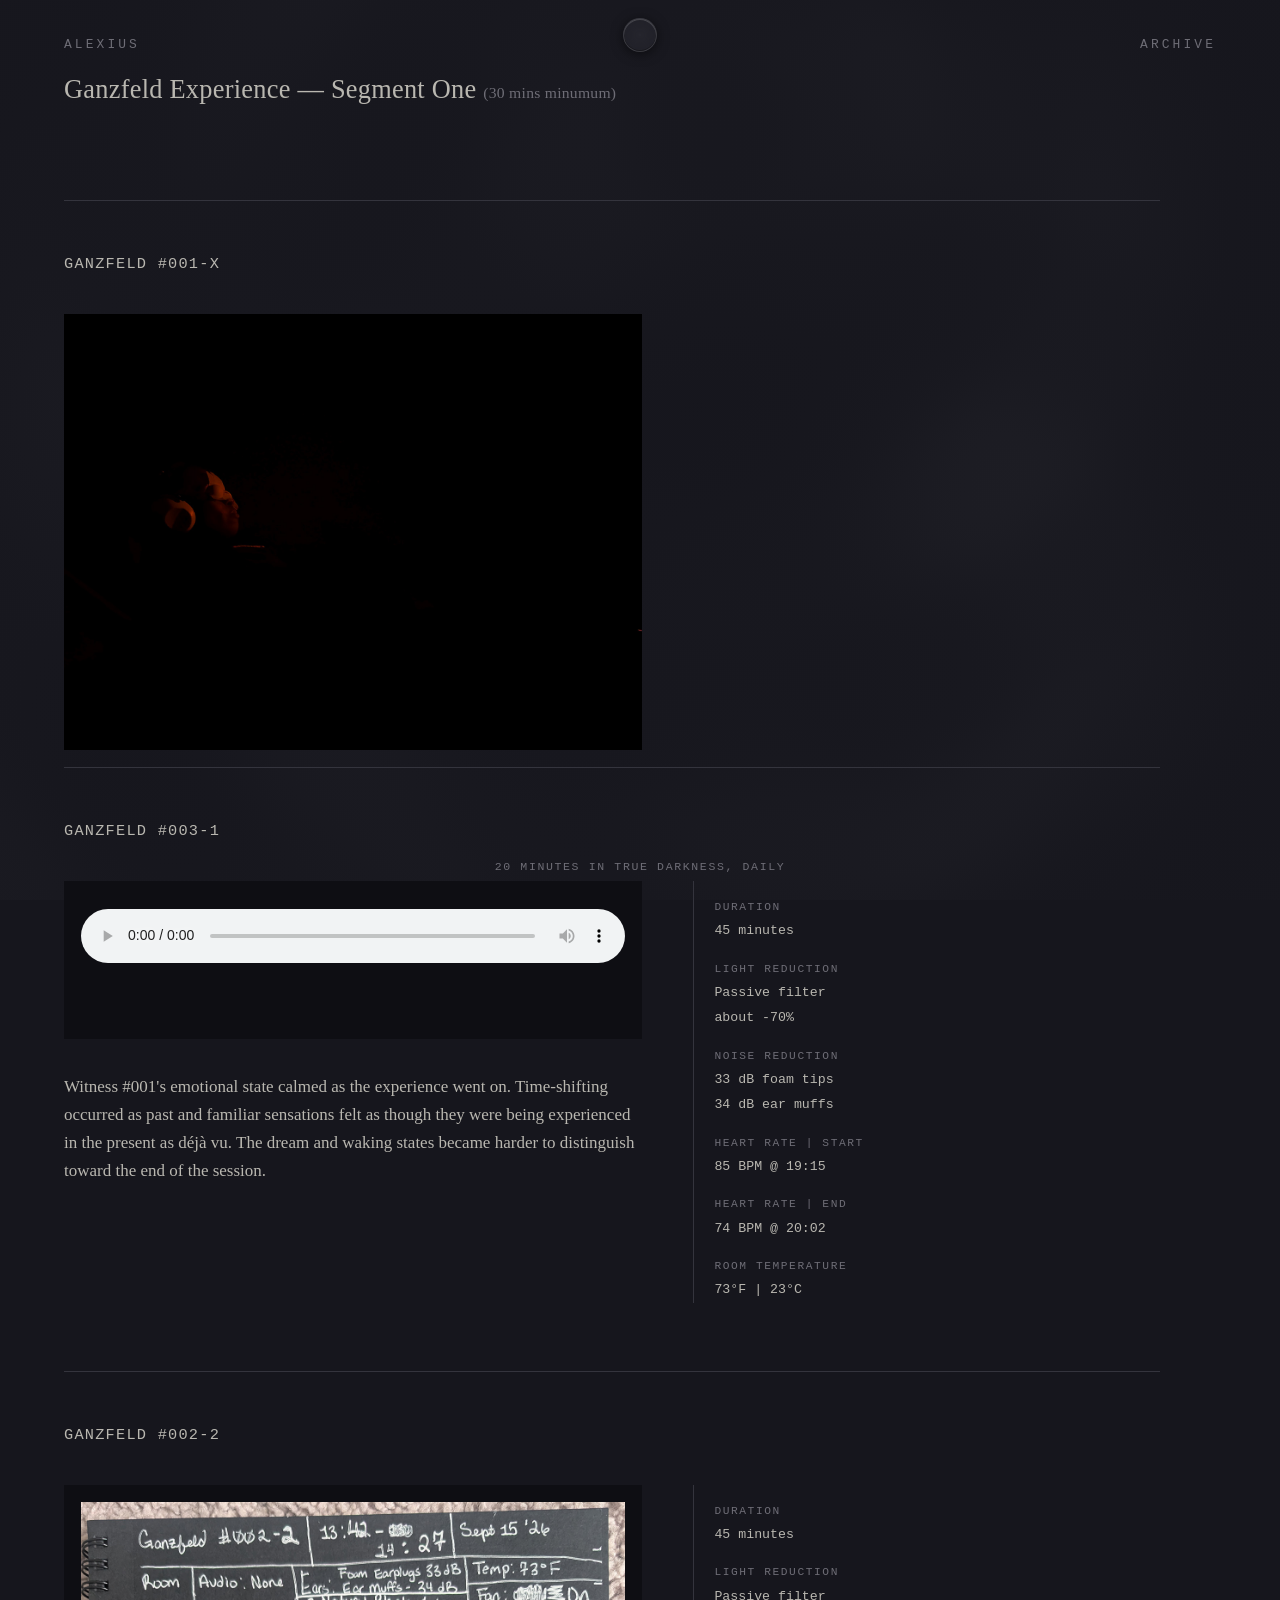
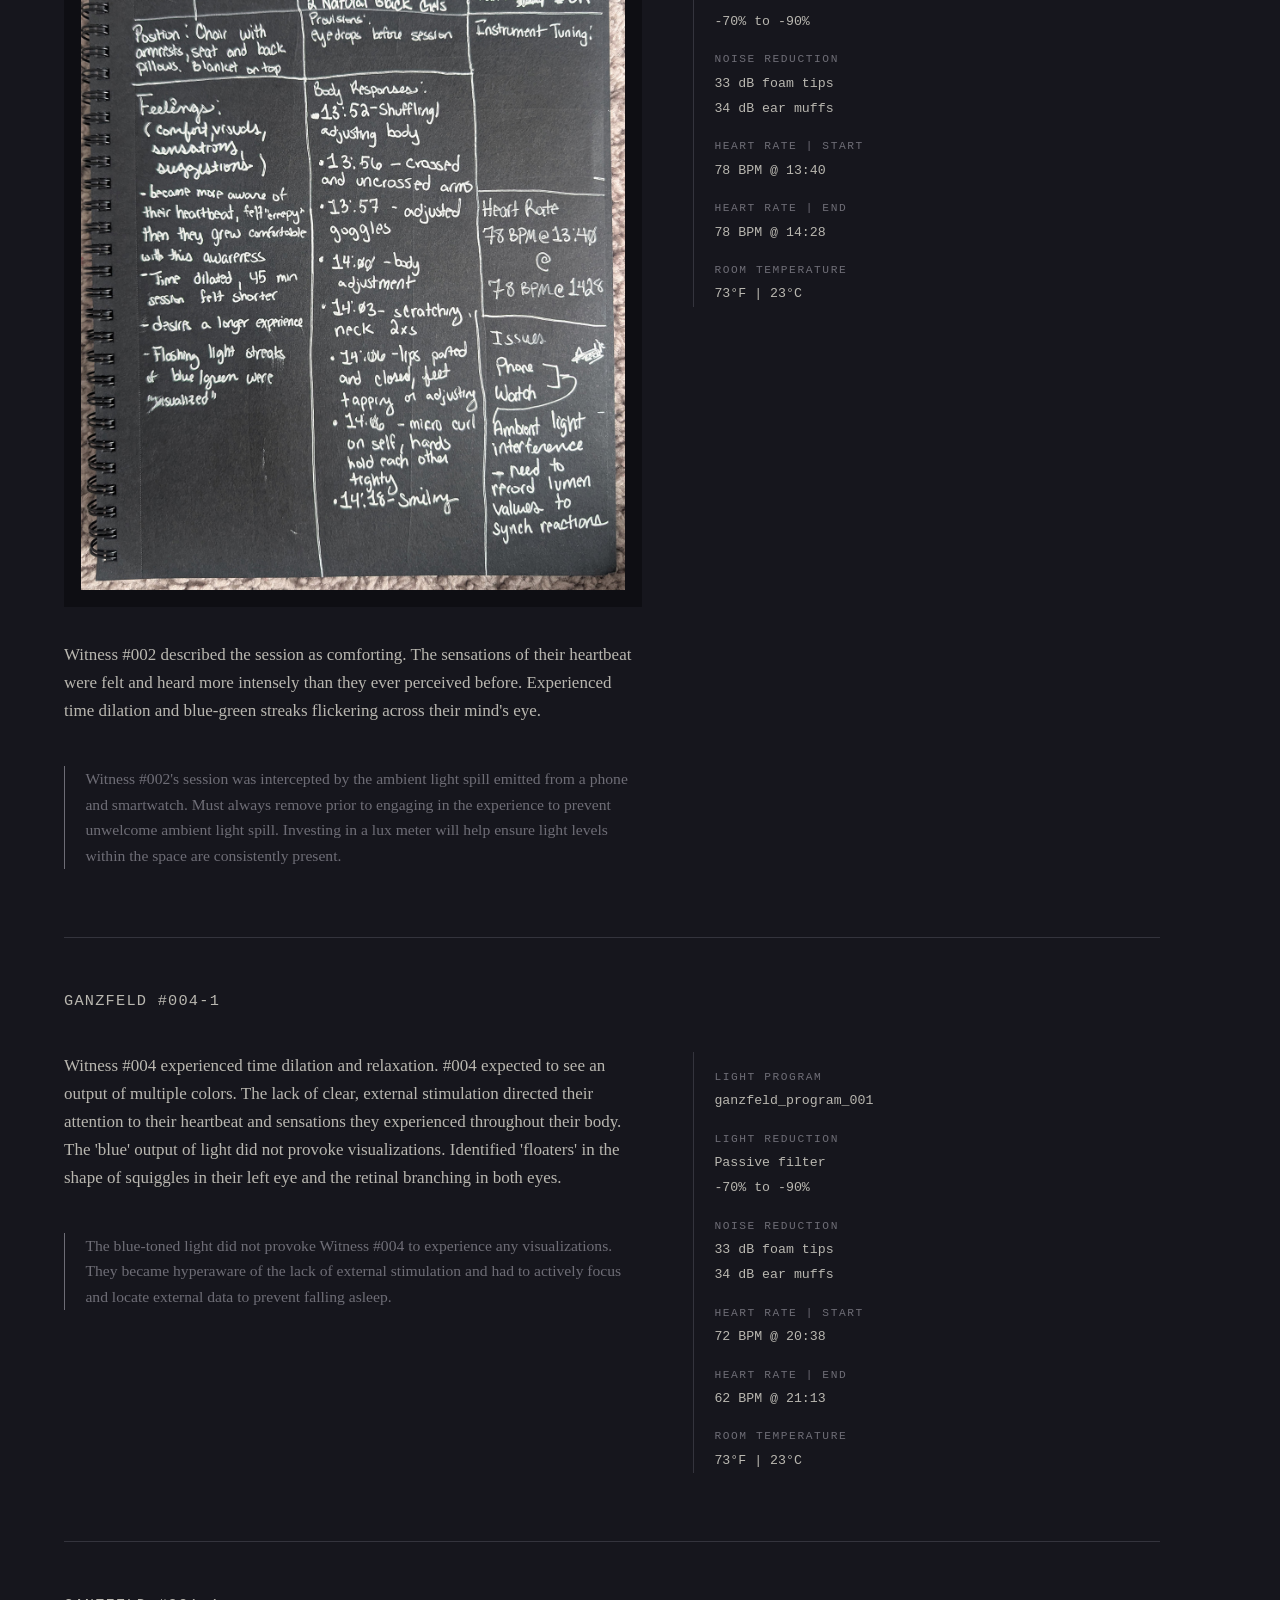
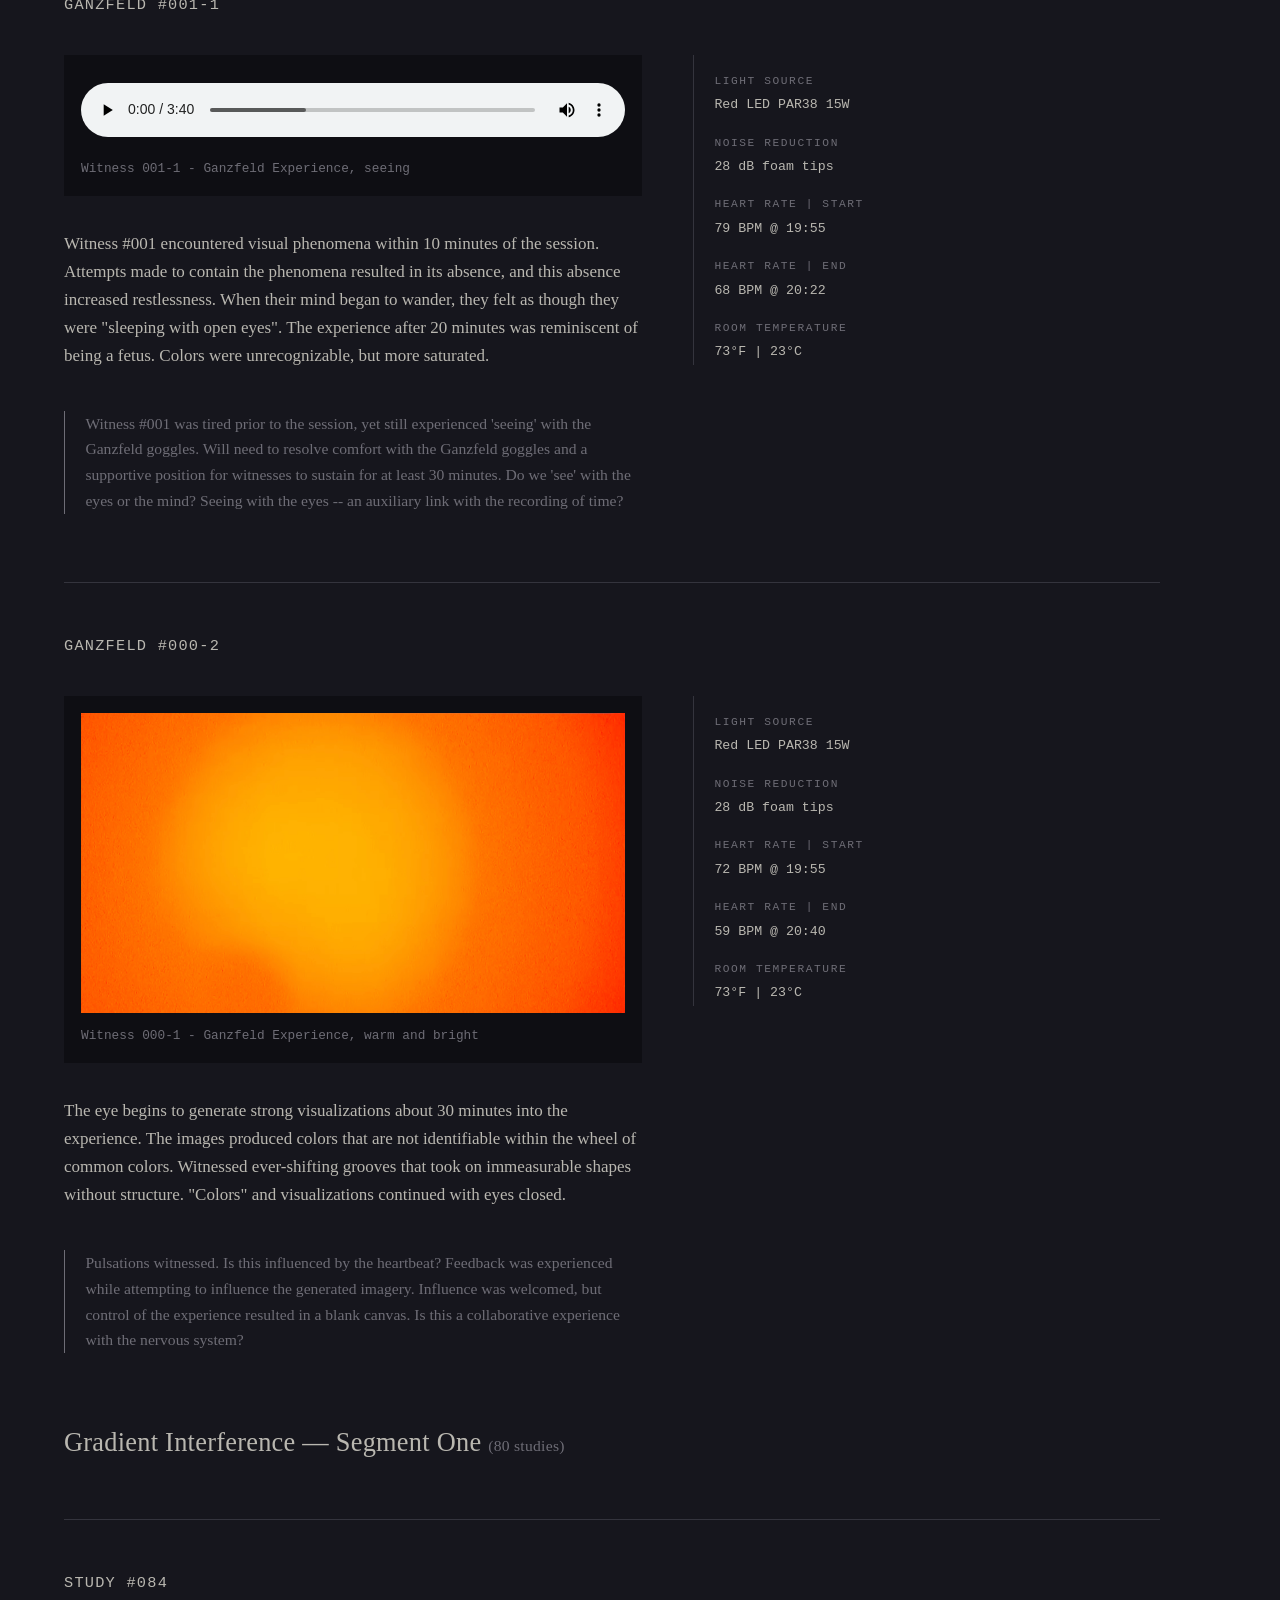
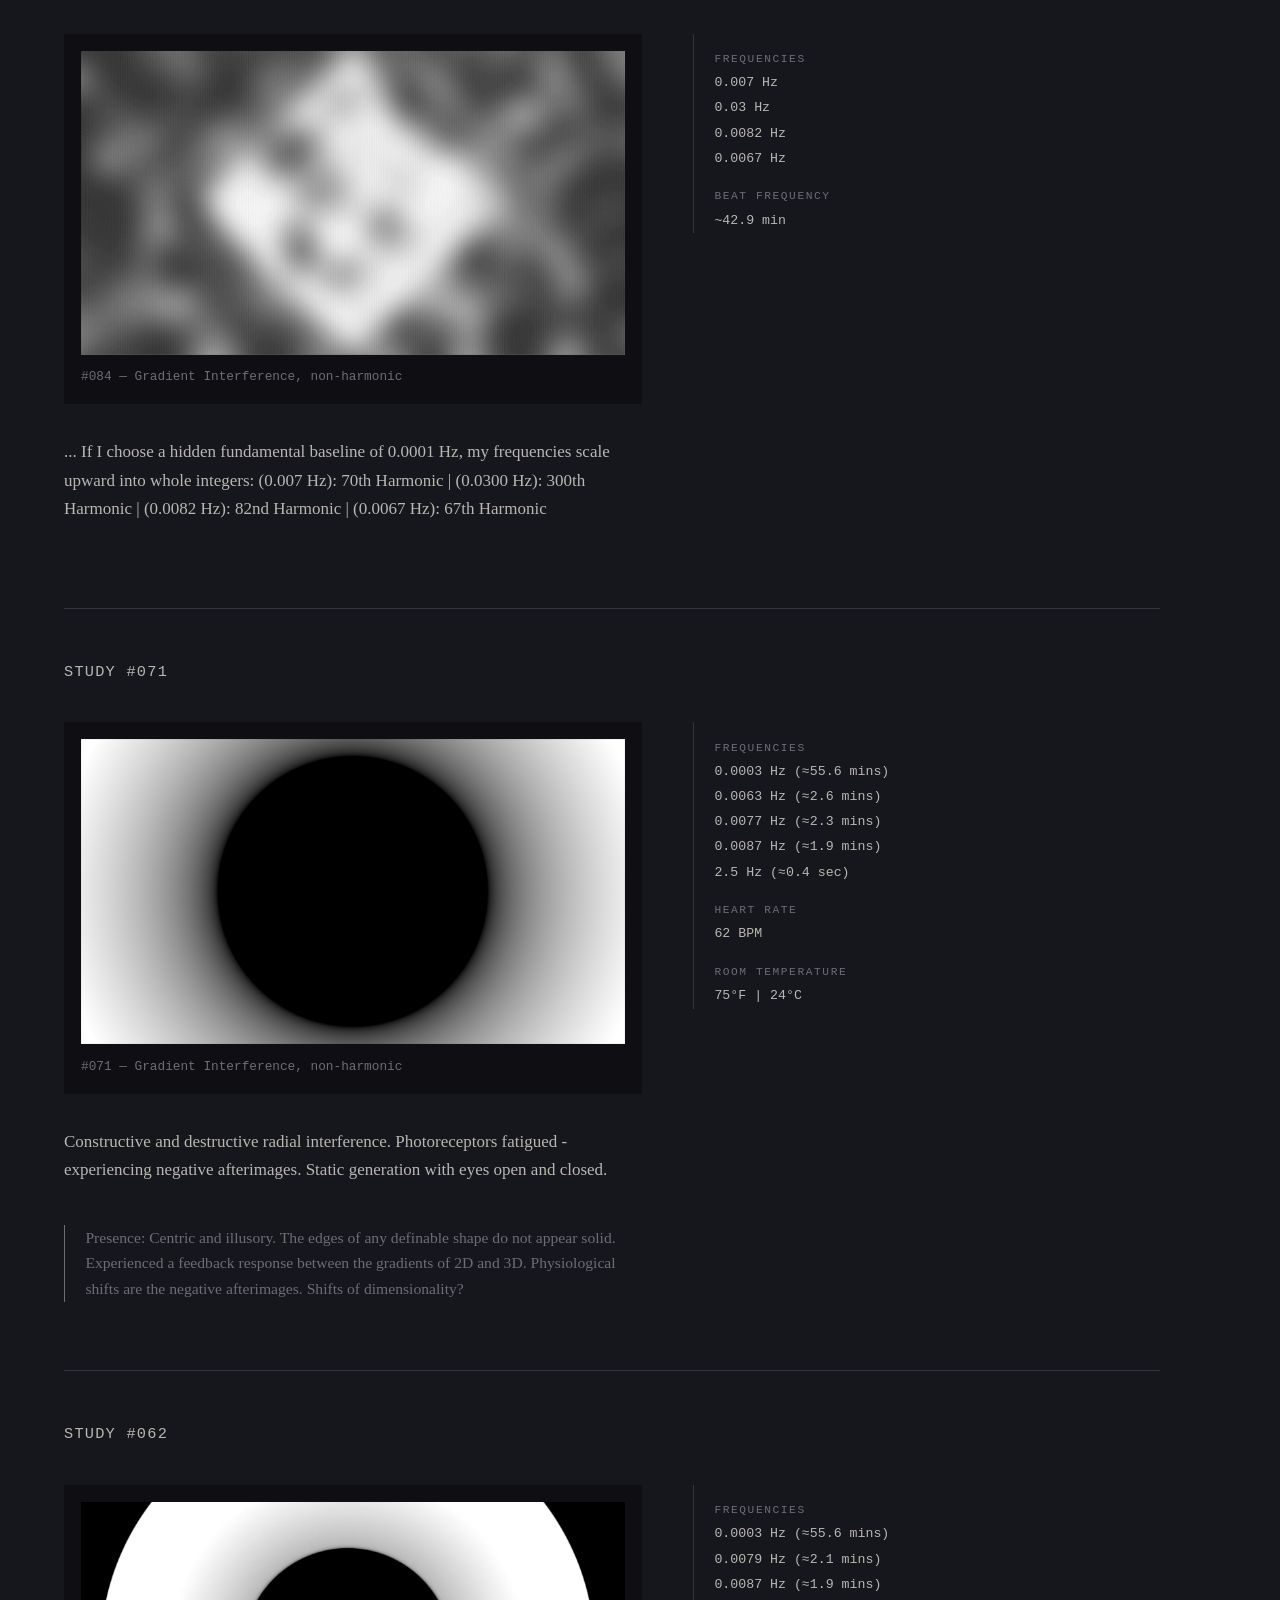
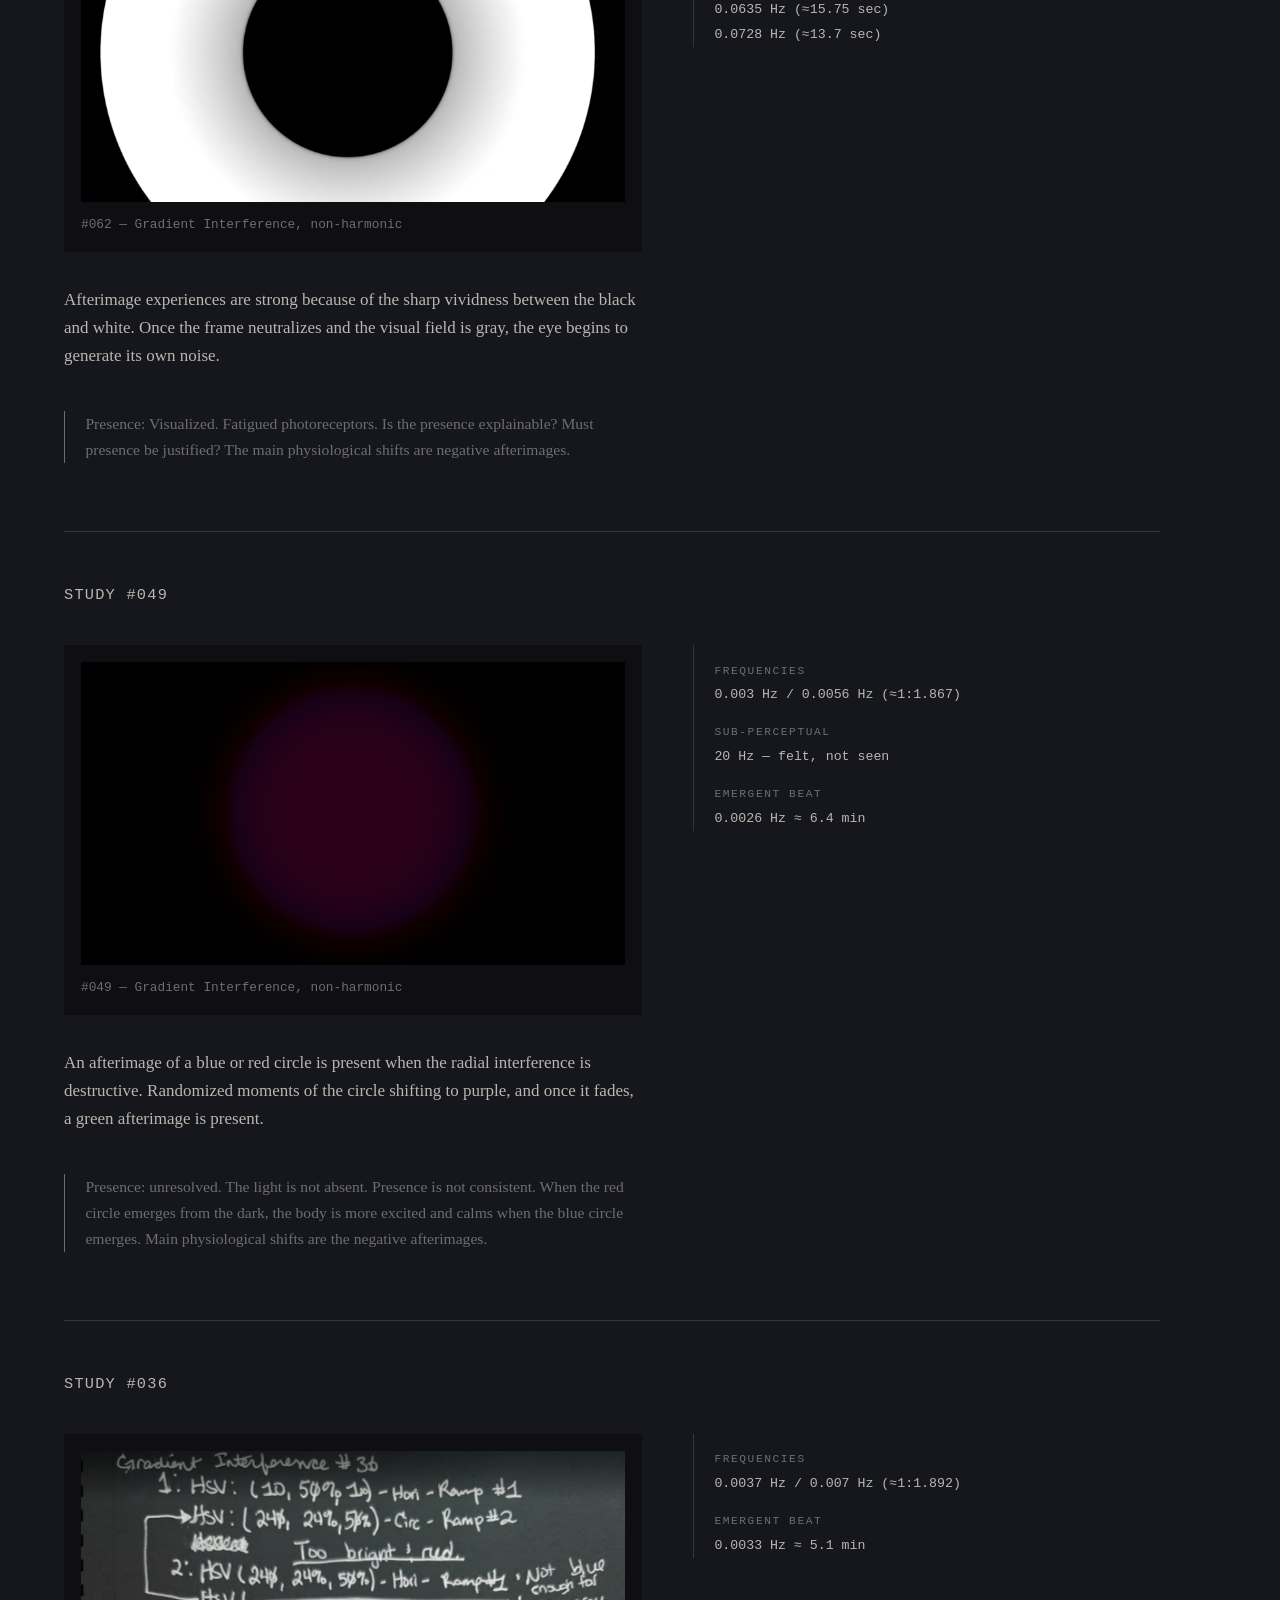
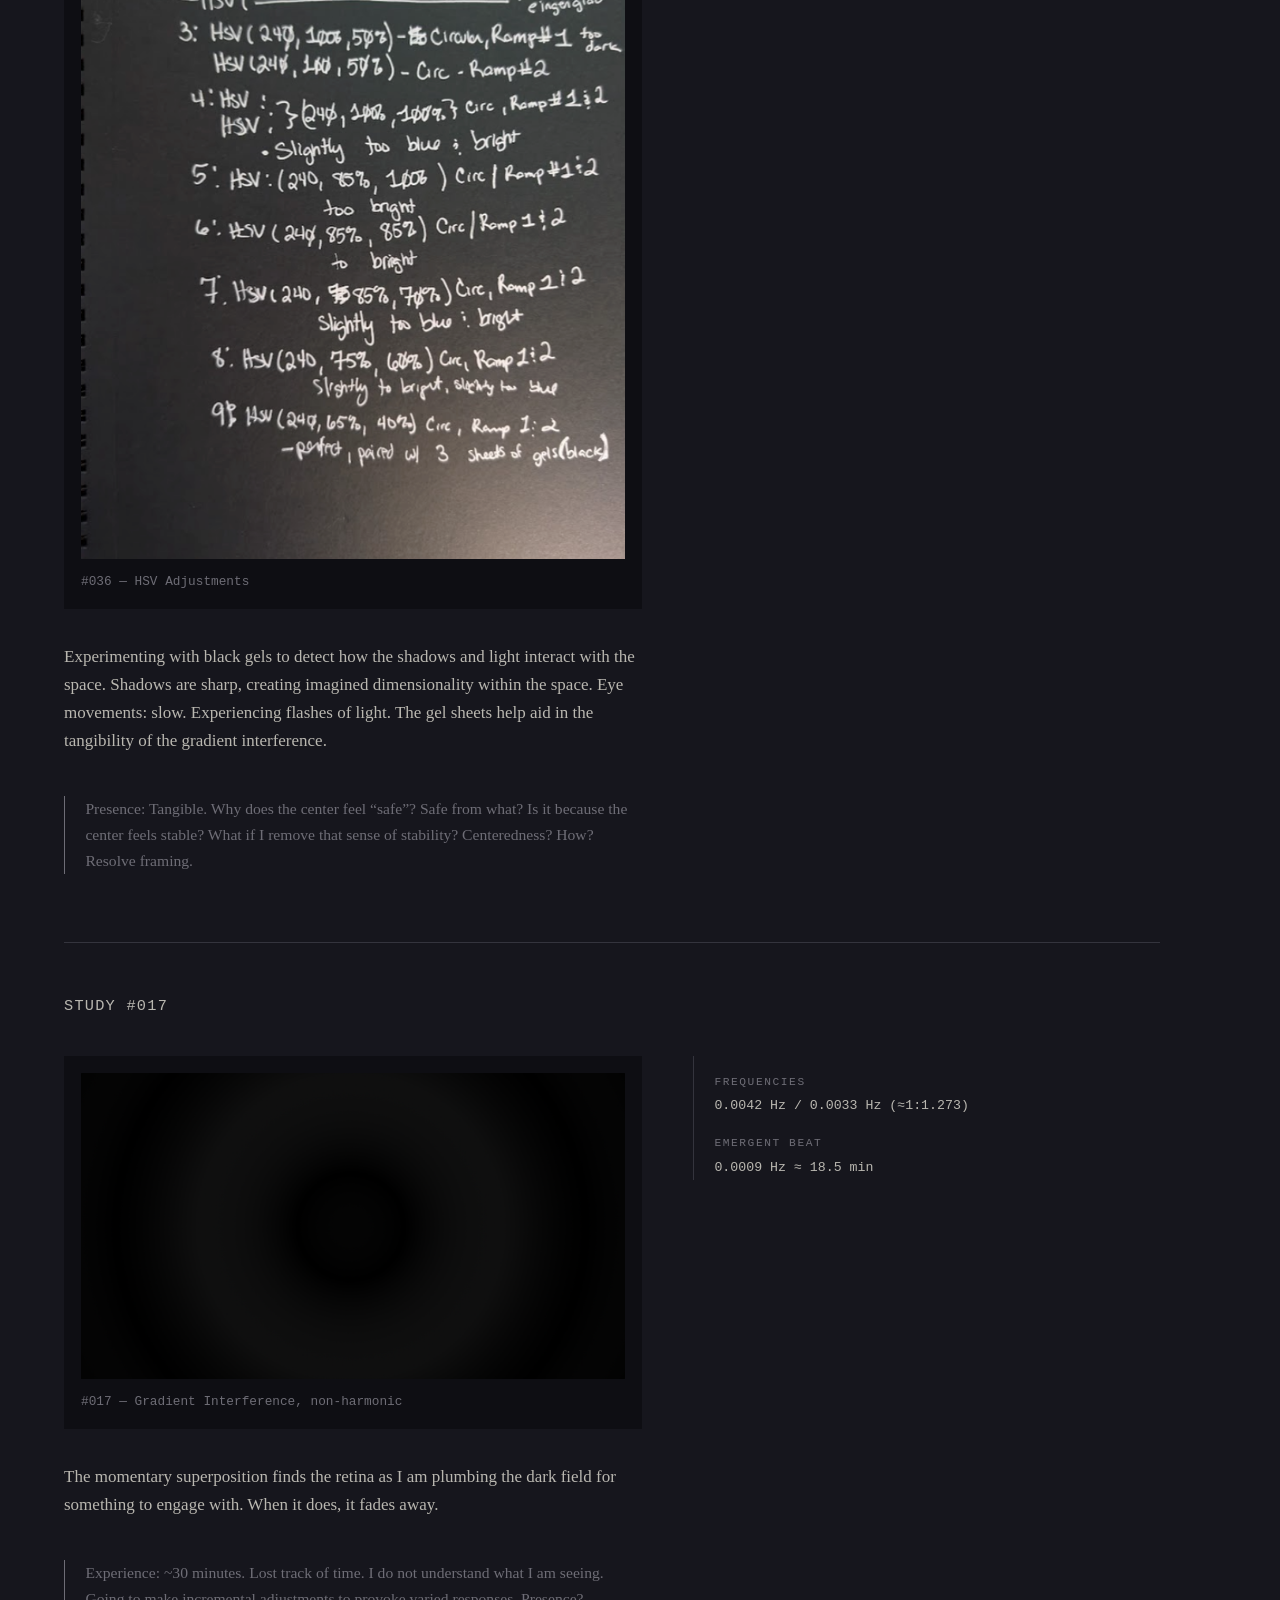
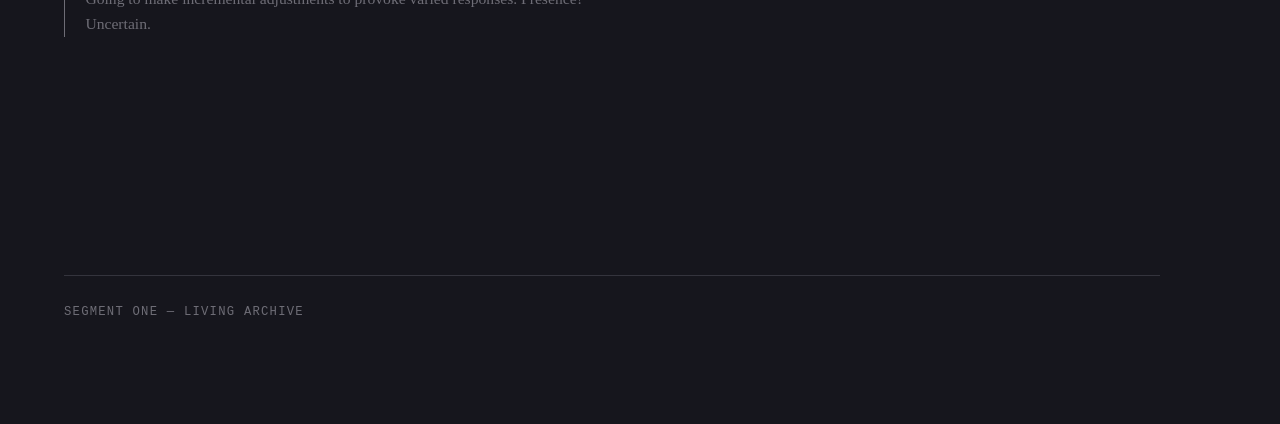
==== commit 06e9e3f1: "Update archive.html" ====
--- a/archive.html
+++ b/archive.html
@@ -35,6 +35,7 @@
   <a href="index.html">Condition</a>
   <a href="archive.html" aria-current="page">Archive</a>
   <a href="field-notes.html">Field Notes</a>
+  <a href="field-drift.html">Field Drift</a>
   <a href="contact.html">Contact</a>
 </nav>
 
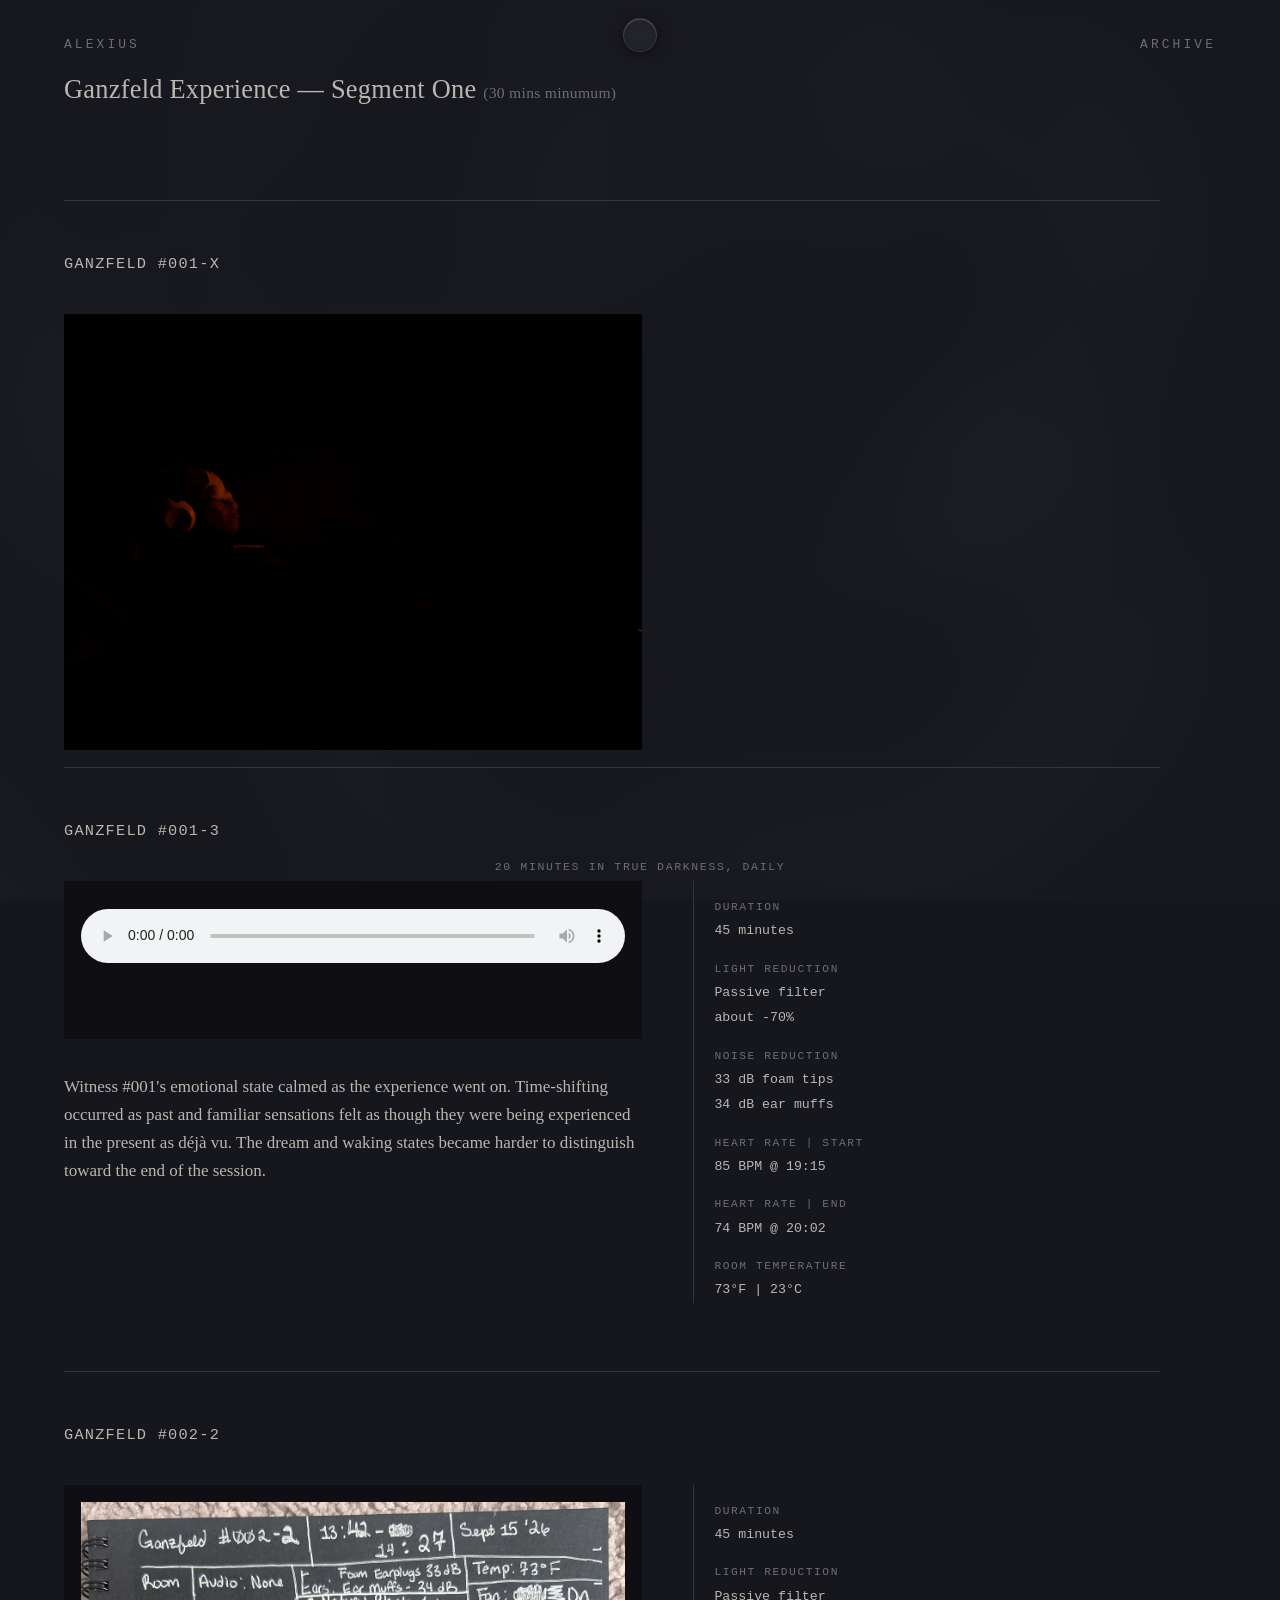
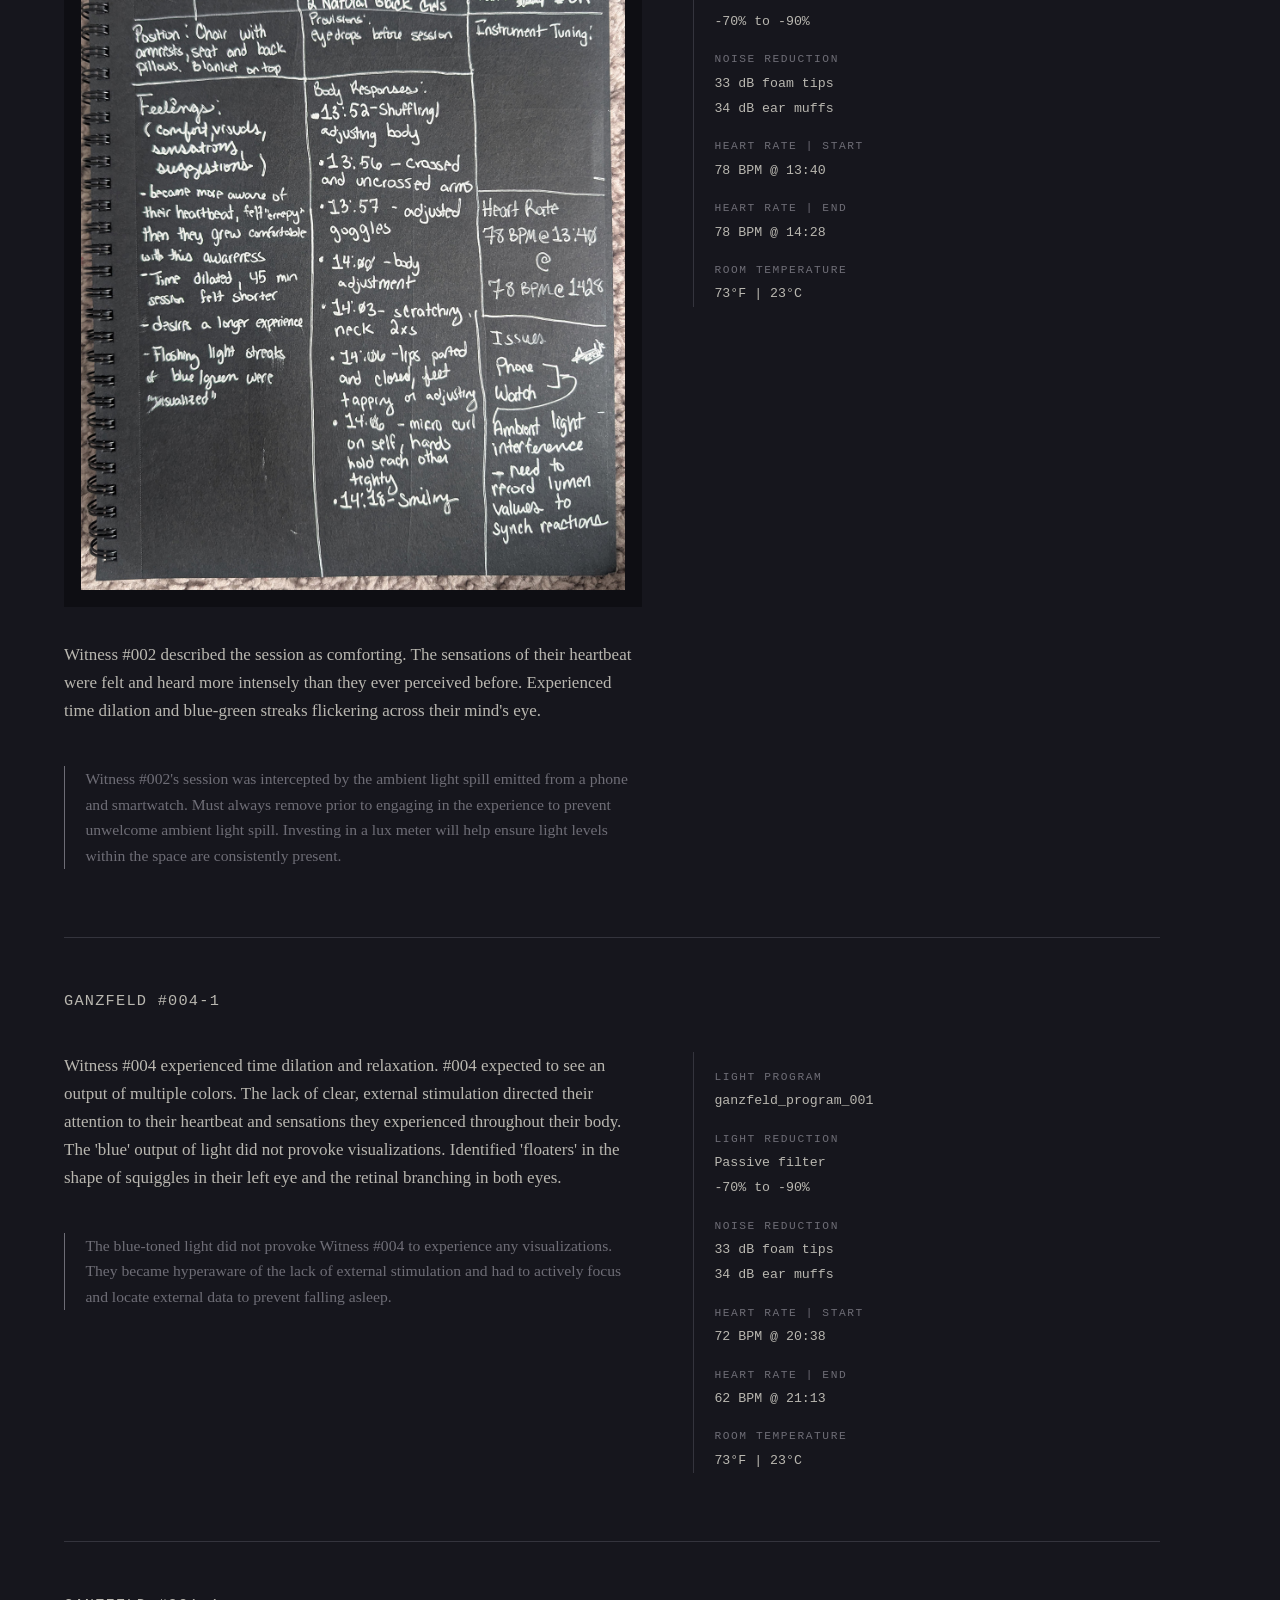
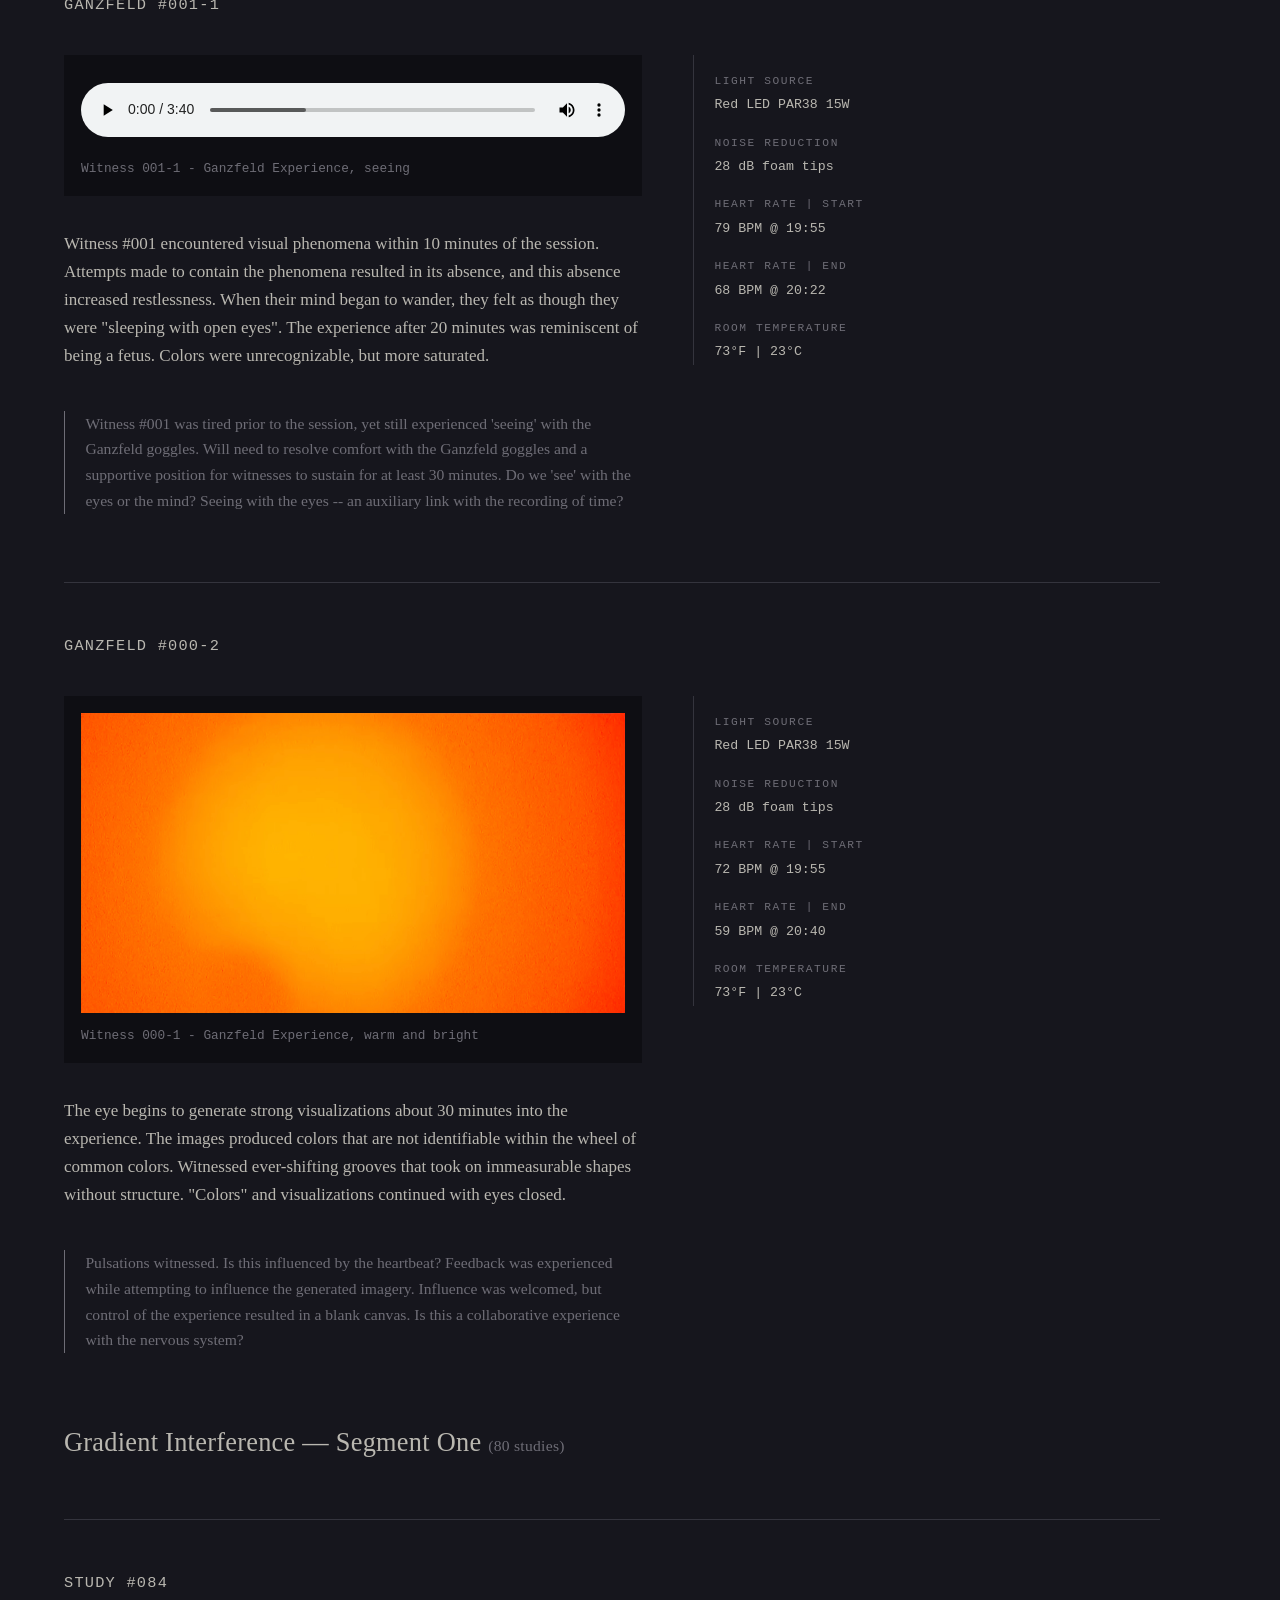
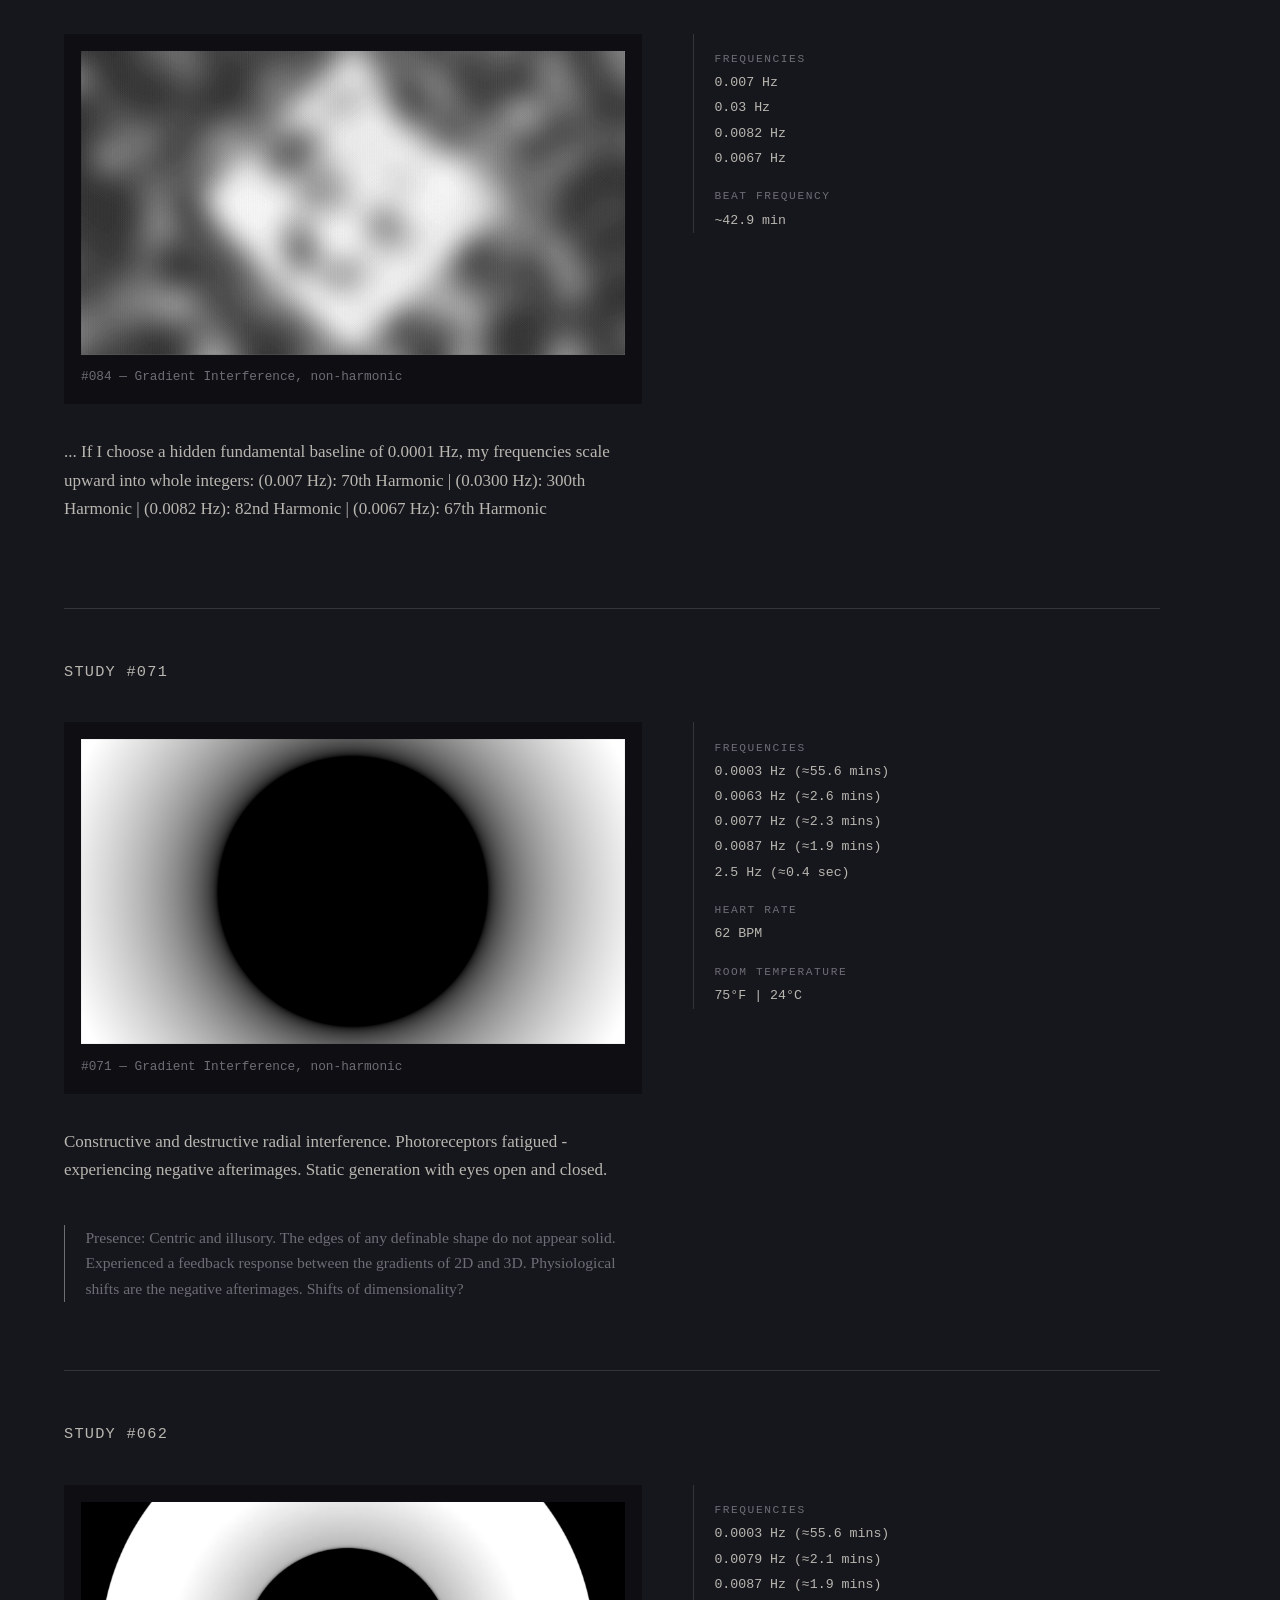
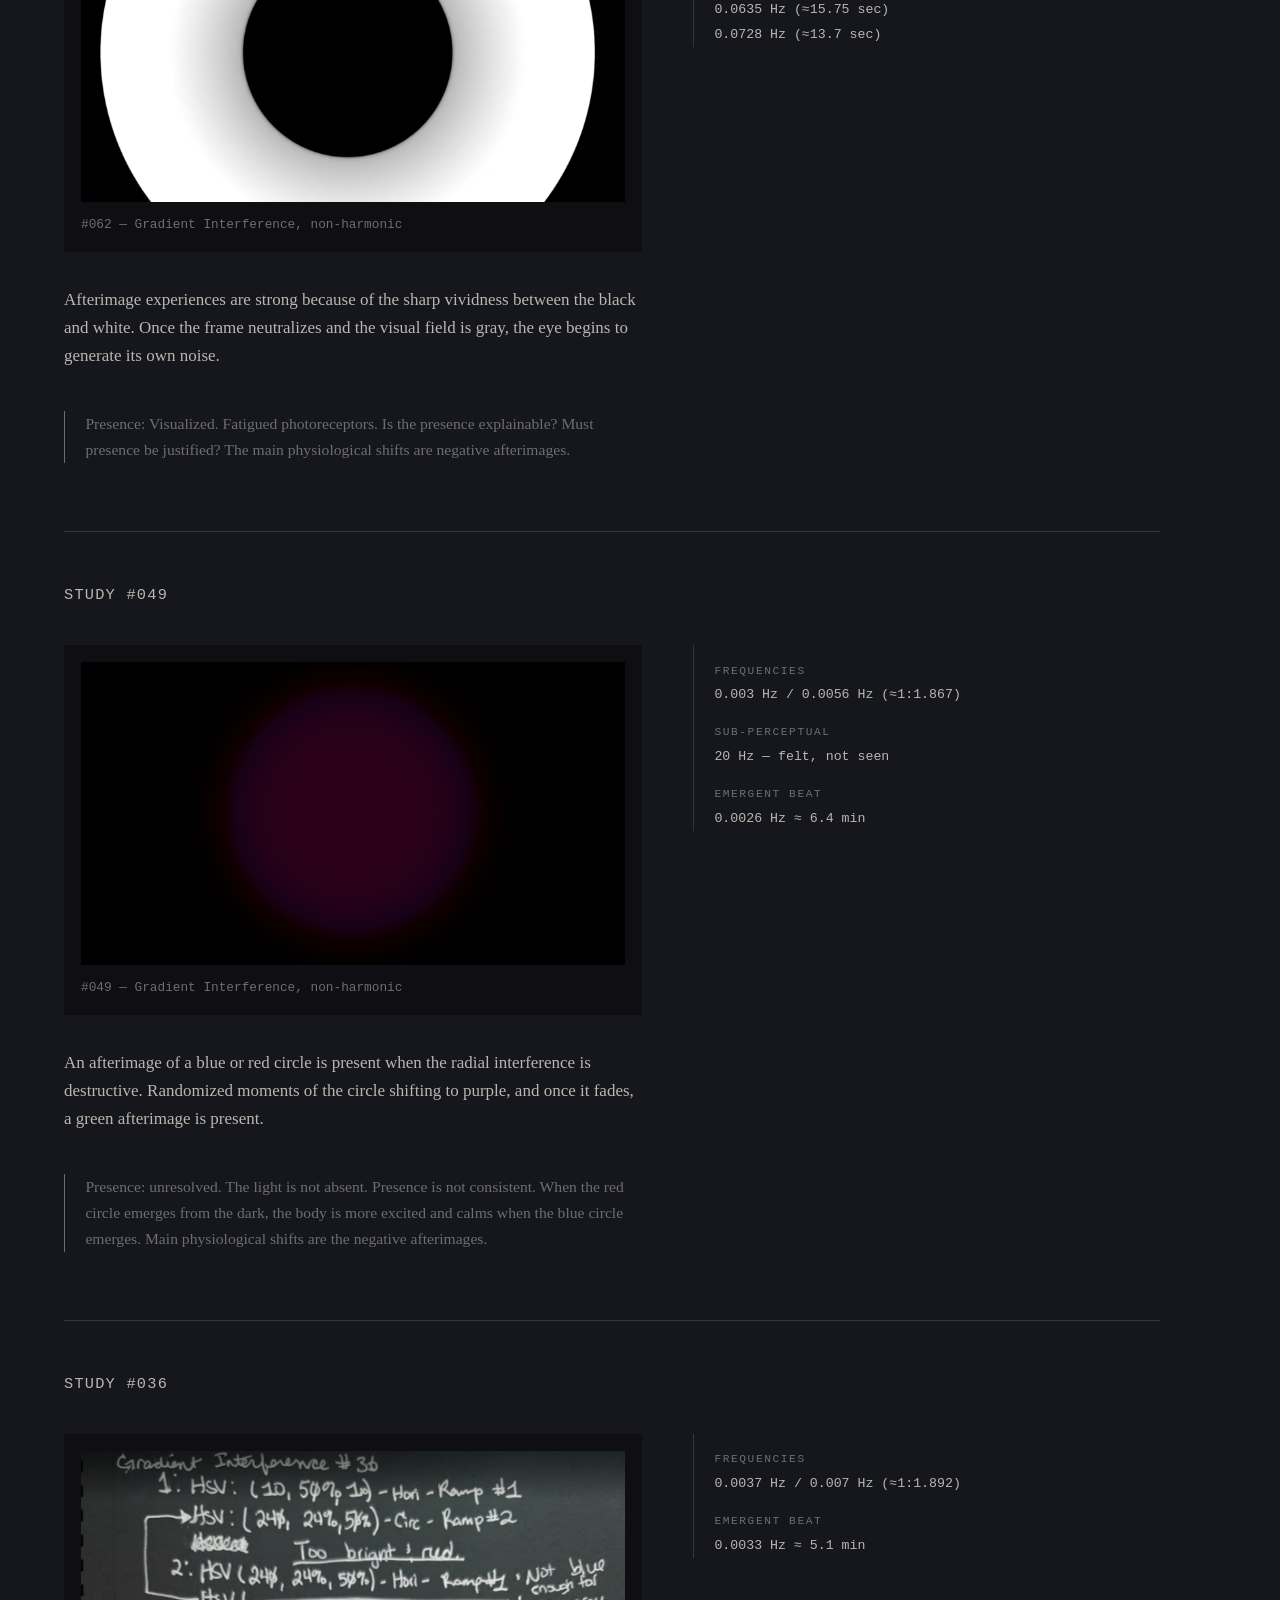
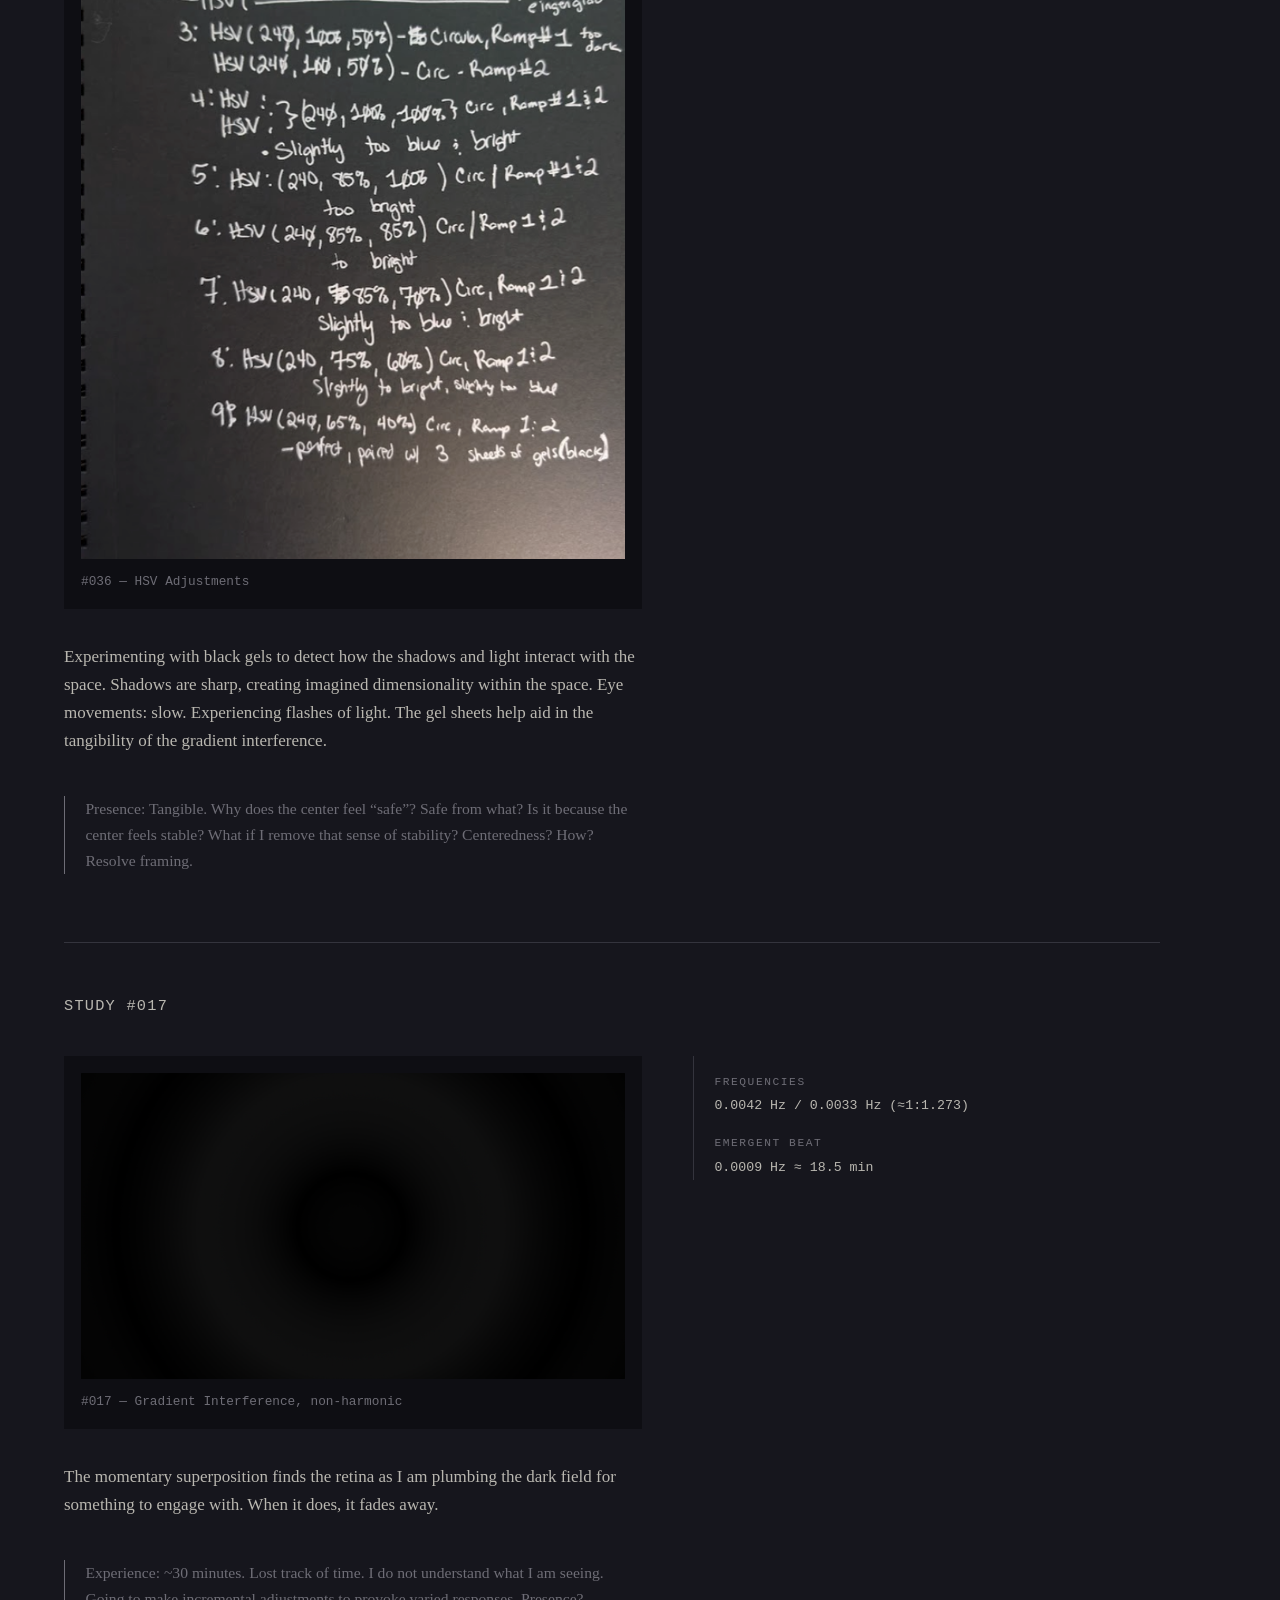
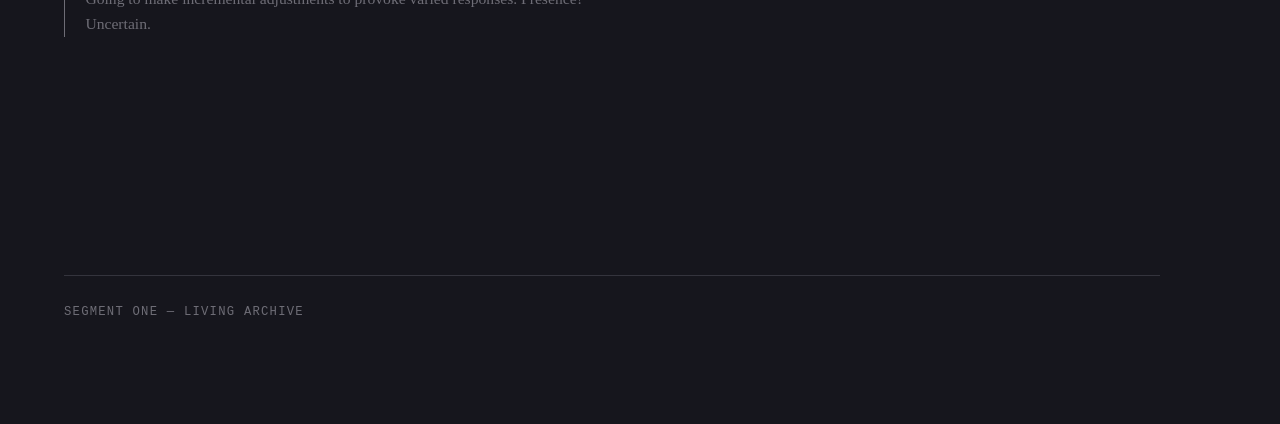
==== commit 39406b25: "Update archive.html" ====
--- a/archive.html
+++ b/archive.html
@@ -71,7 +71,7 @@
     
     <article class="study" id="study_001-3" data-date="2026-09-16">
       <div class="study-head">
-        <span class="study-number">GANZFELD #003-1</span>
+        <span class="study-number">GANZFELD #001-3</span>
       </div>
 
        <figure>
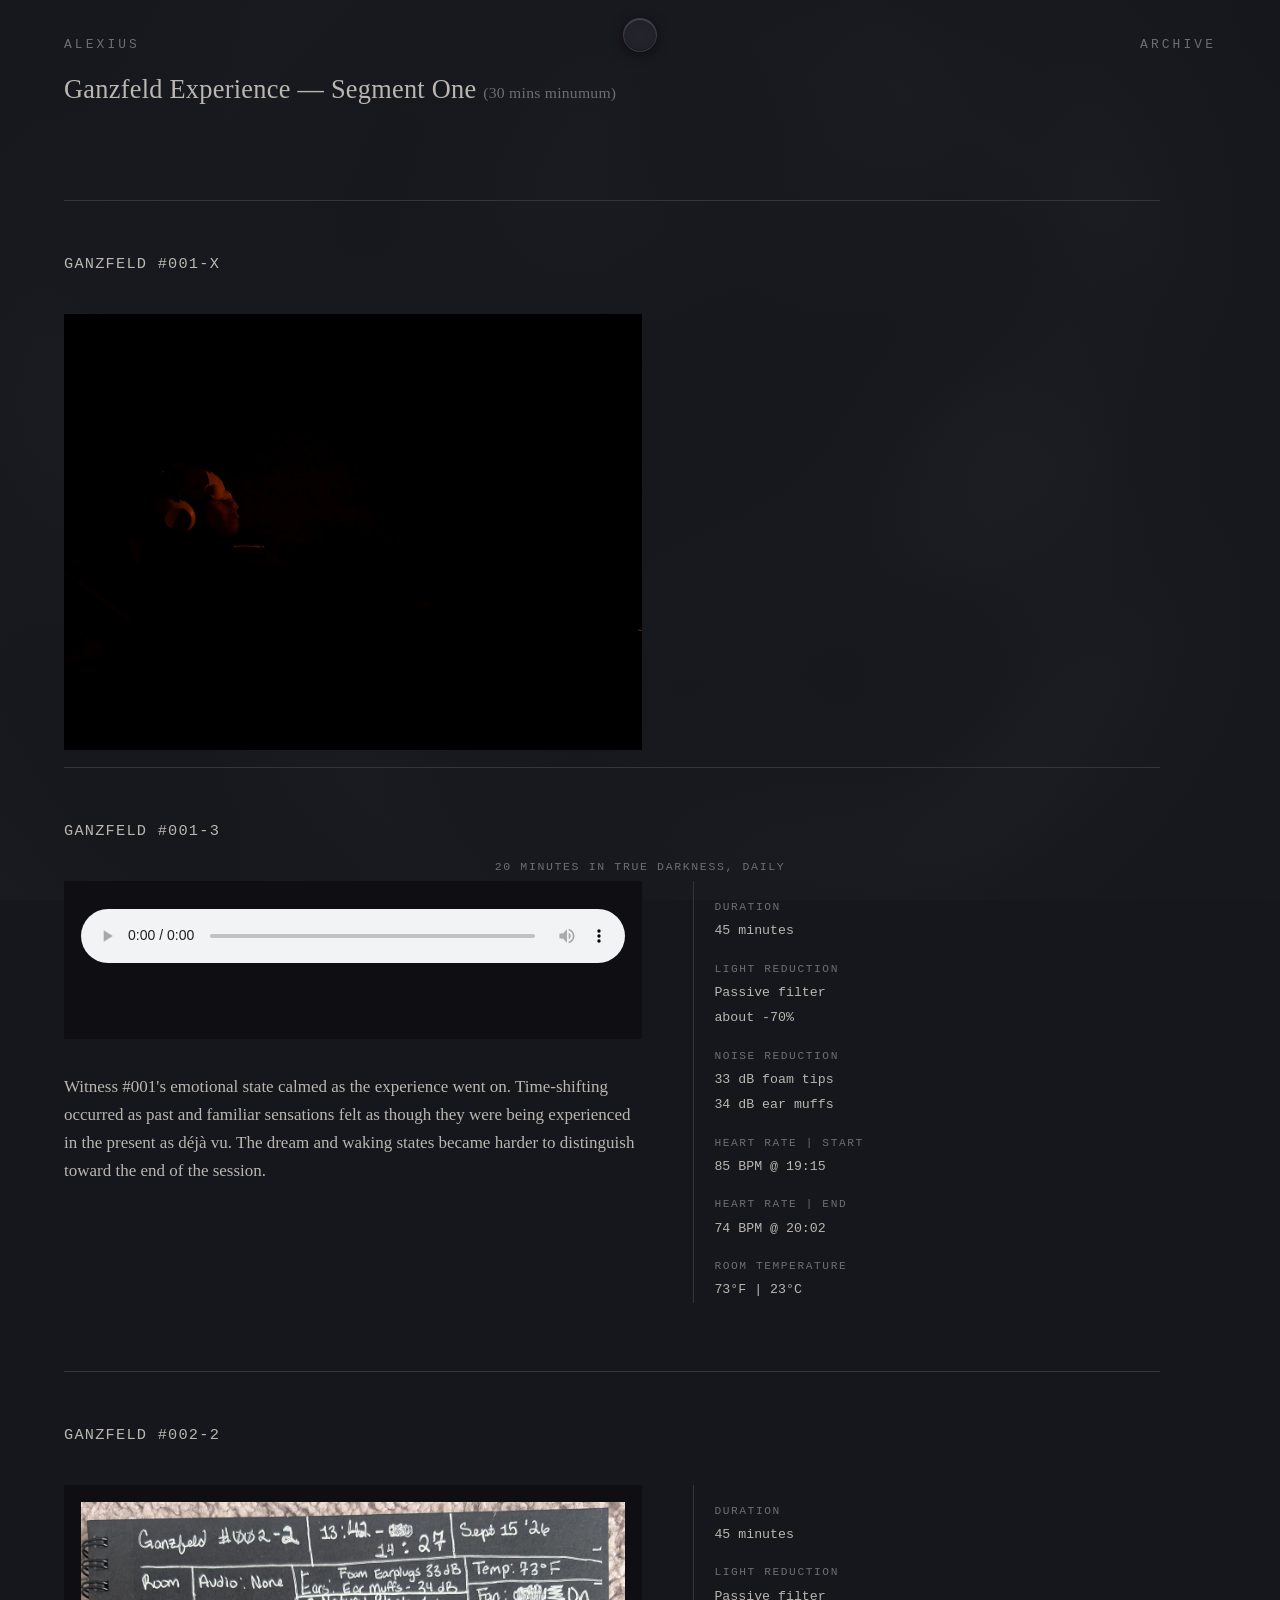
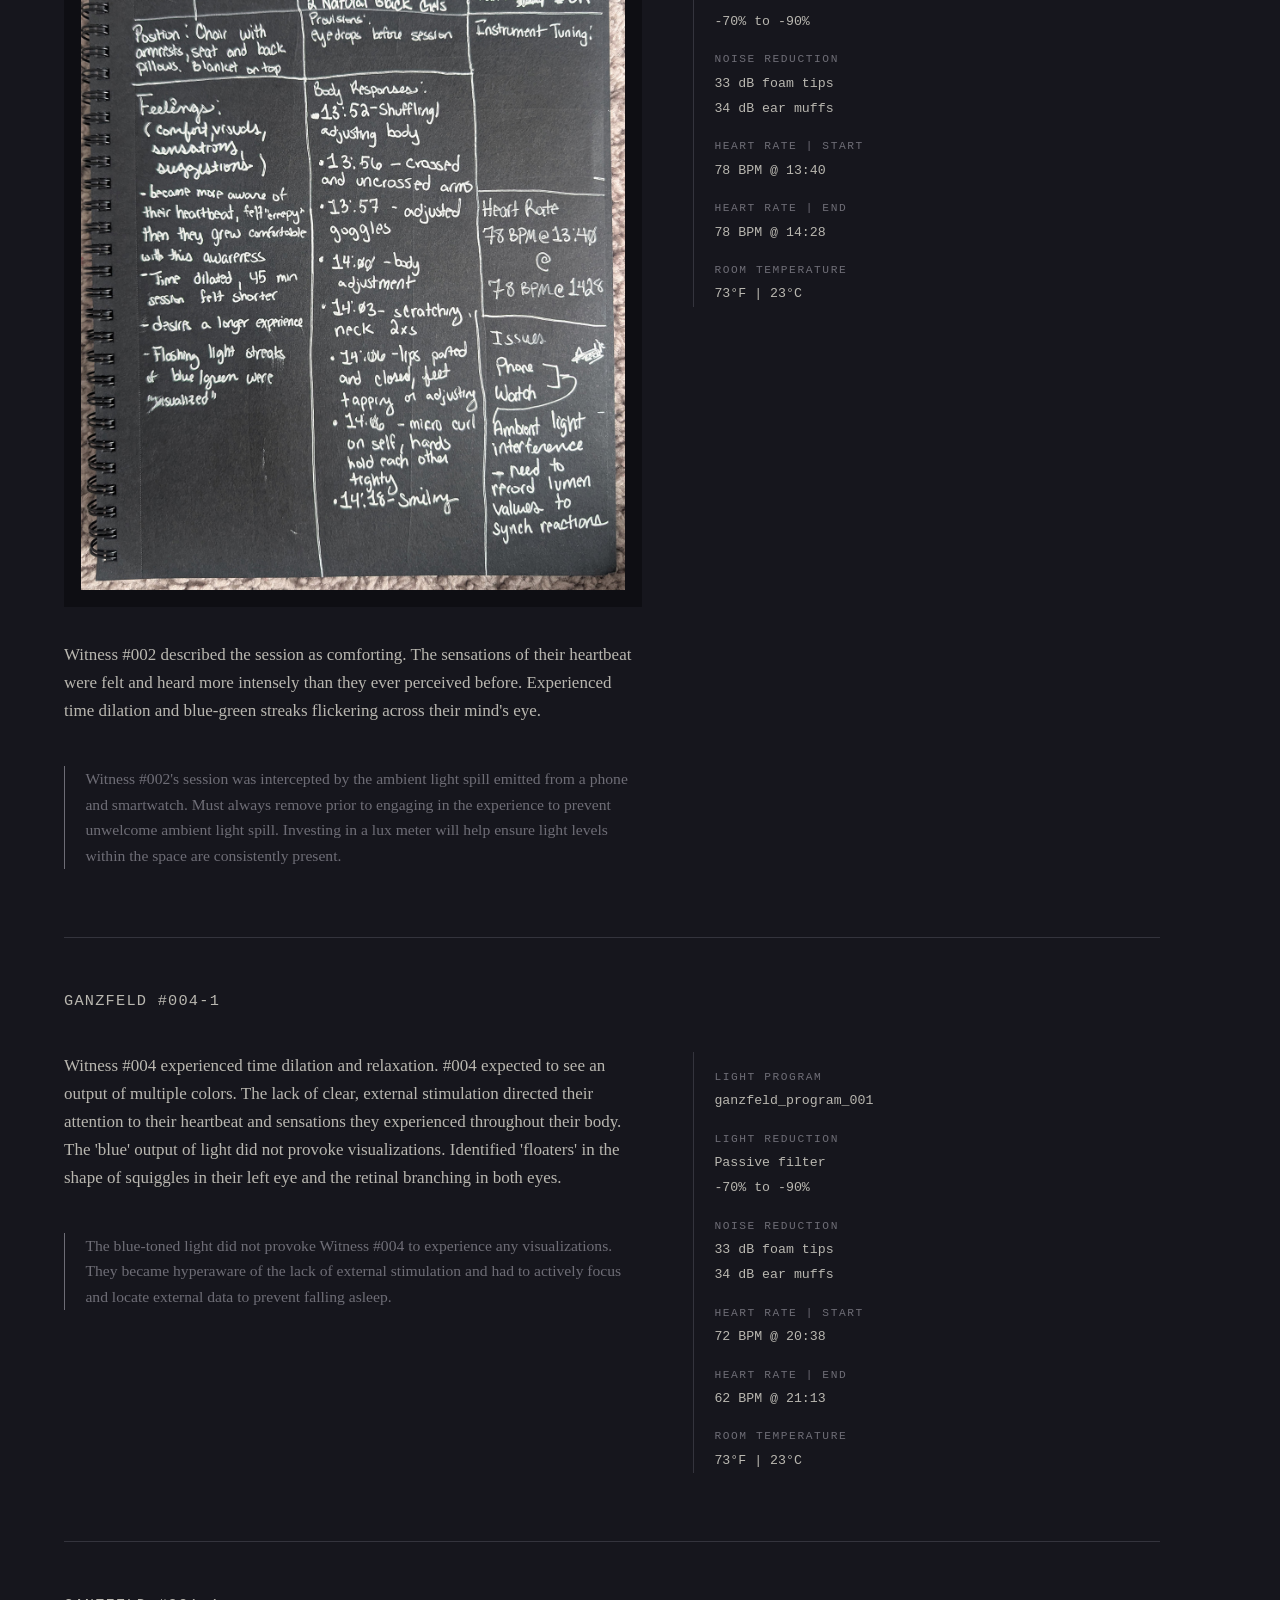
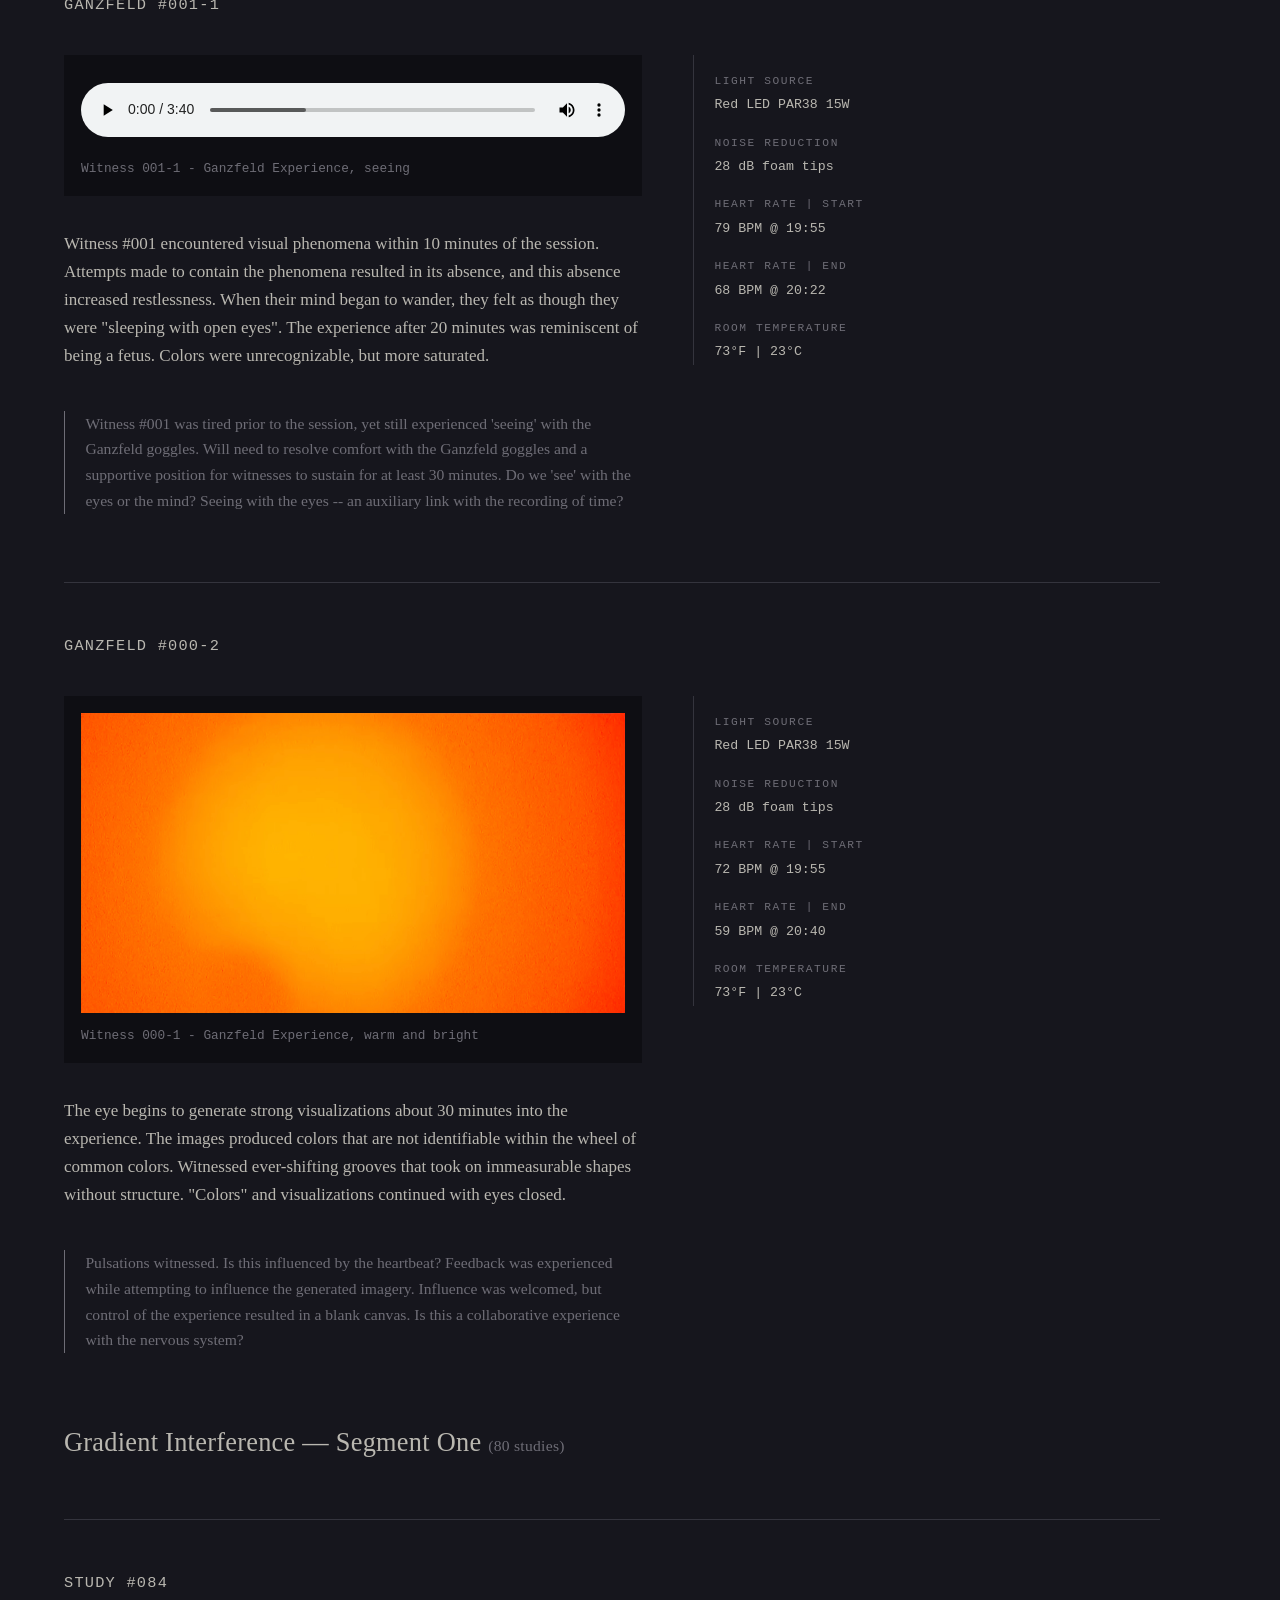
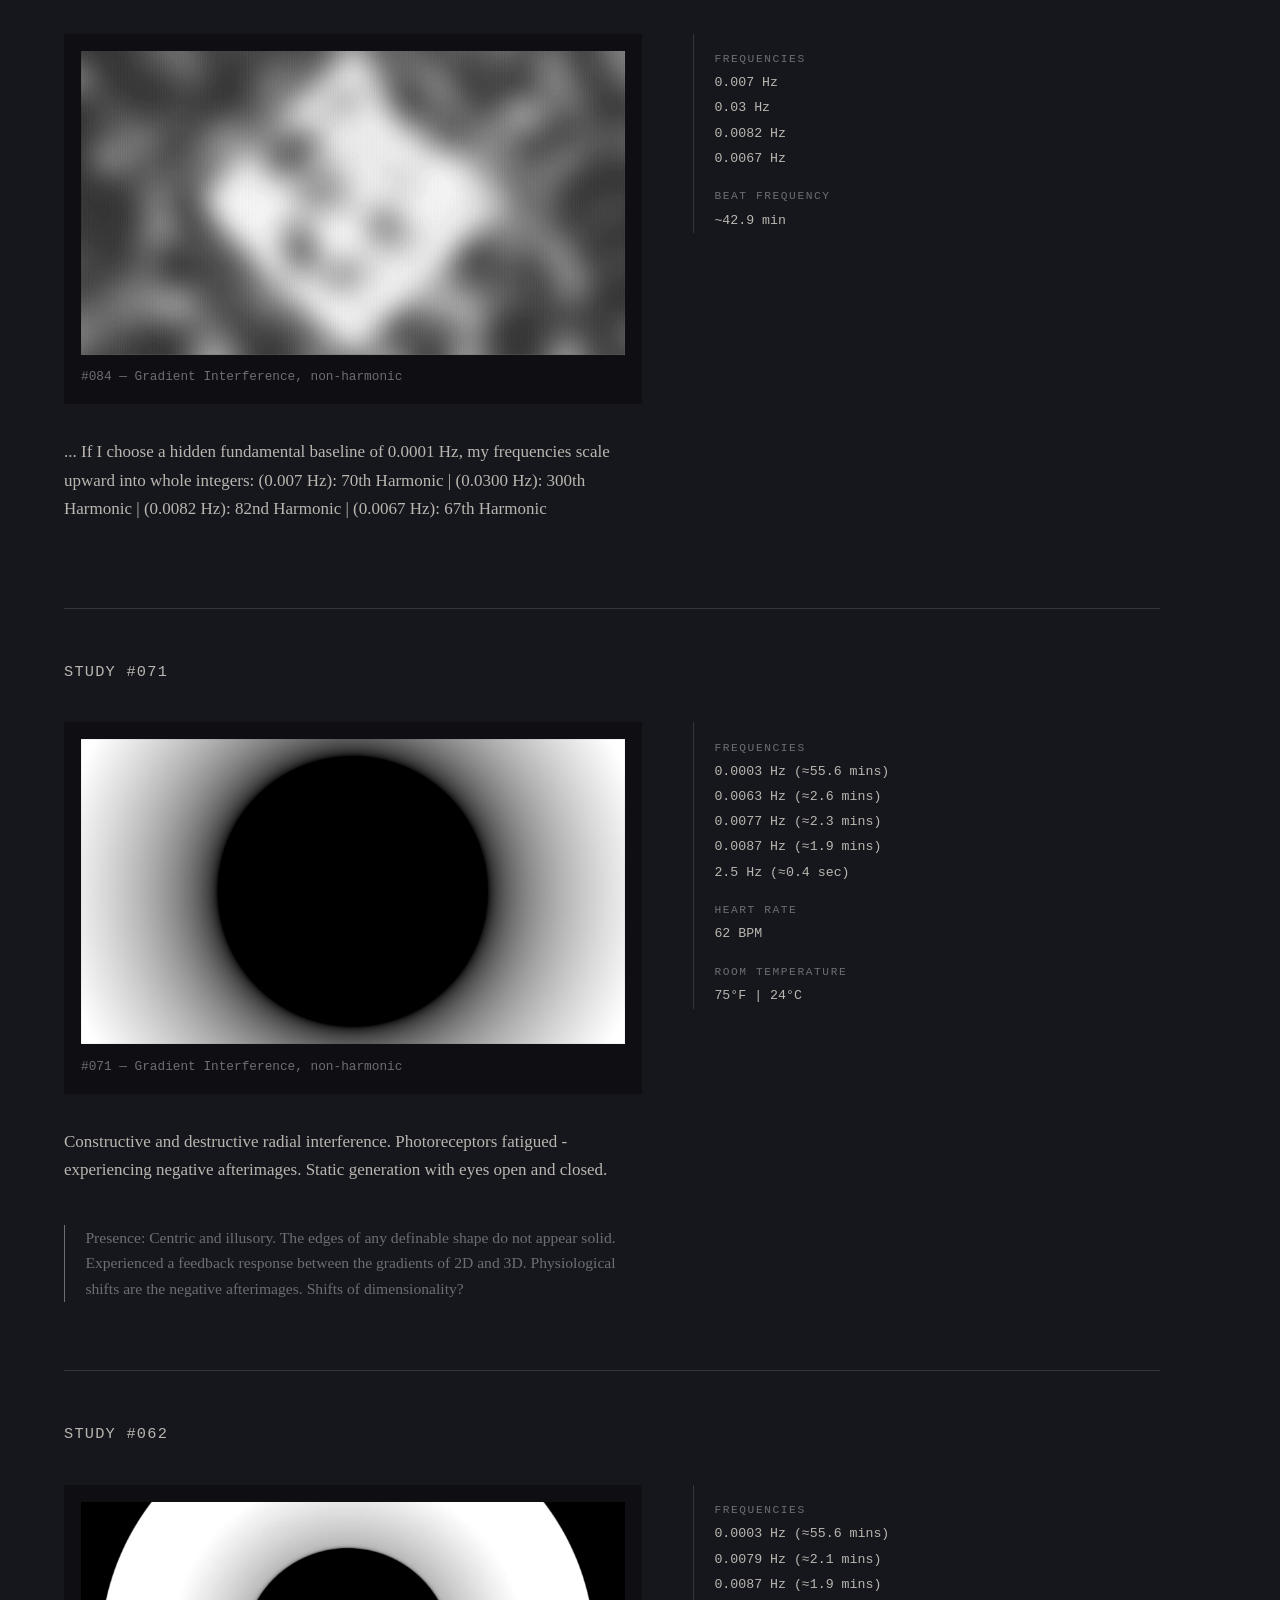
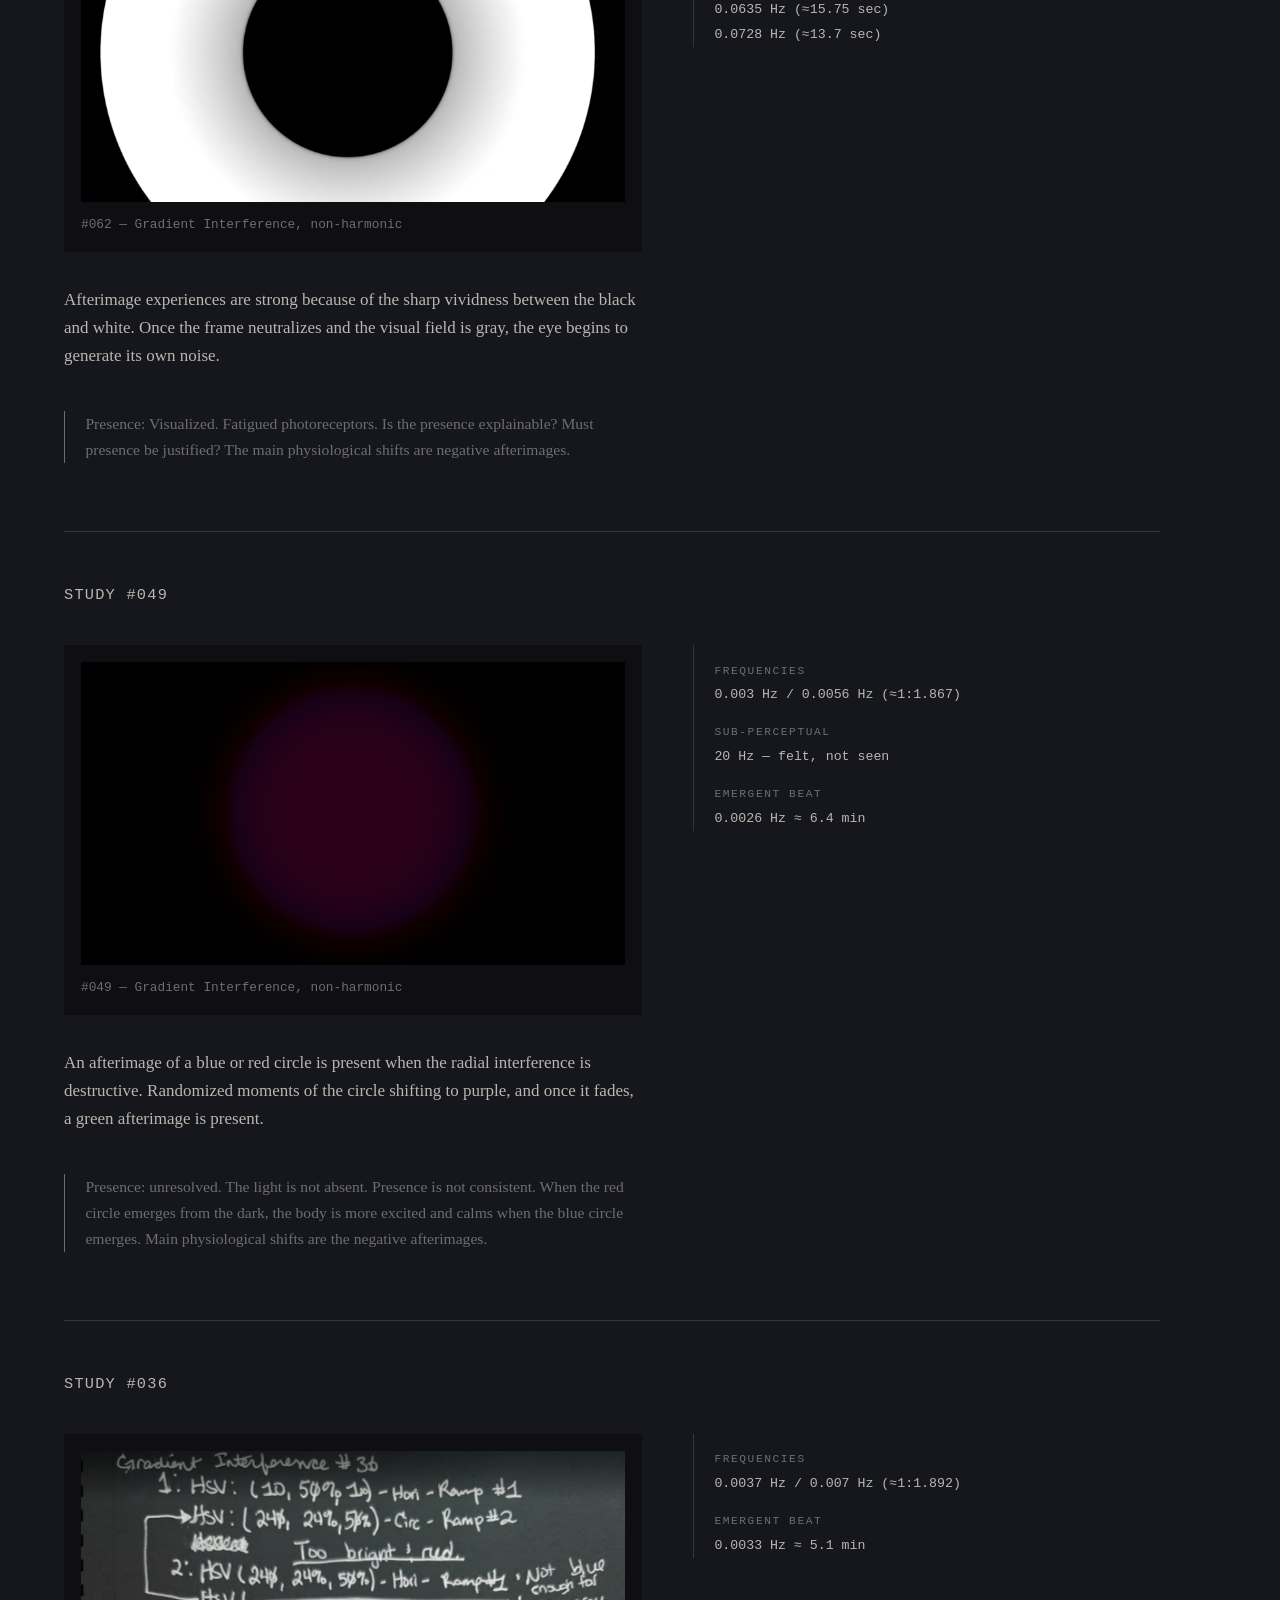
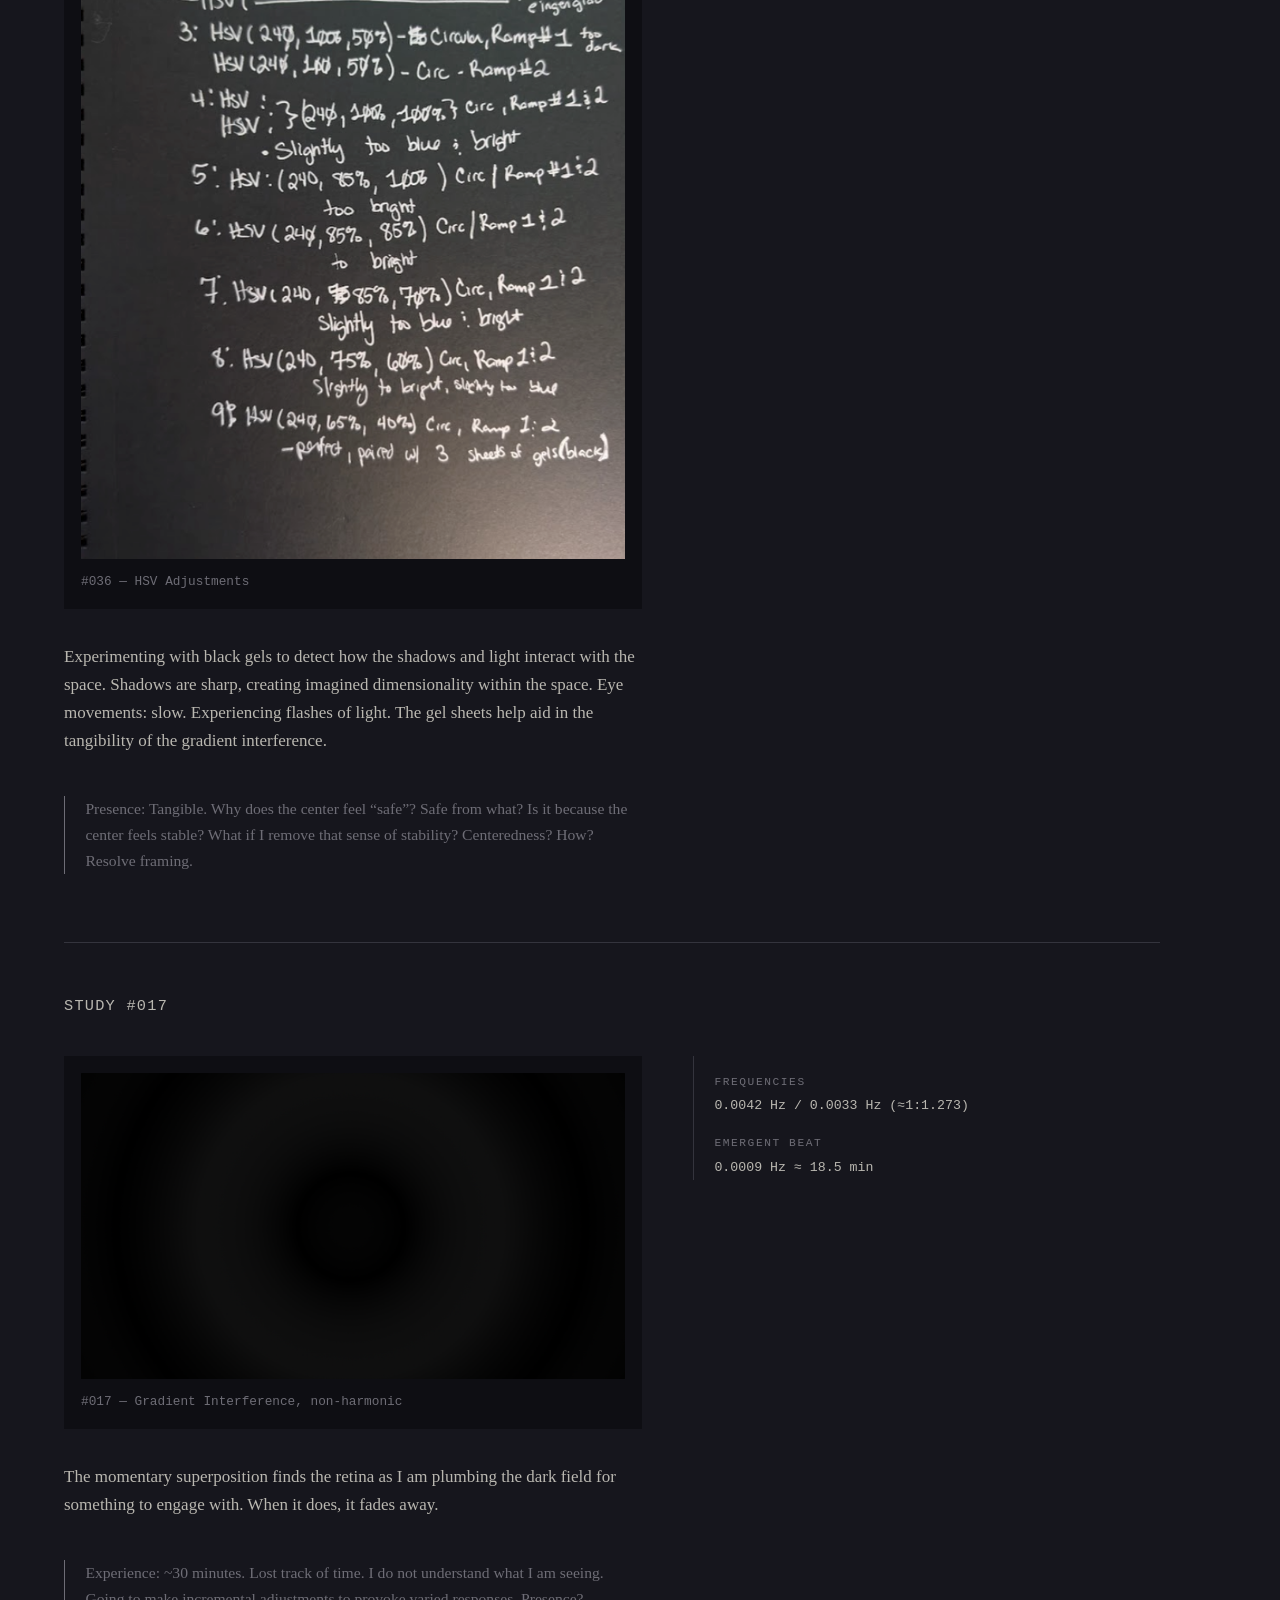
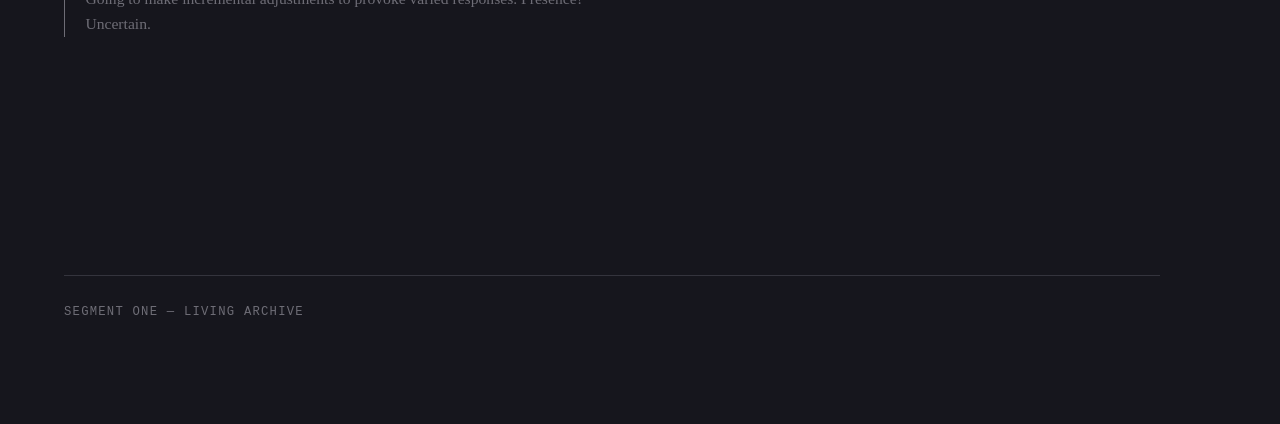
==== commit 7d61a09c: "Update archive.html" ====
--- a/archive.html
+++ b/archive.html
@@ -694,7 +694,6 @@
        3. the entry will need to be wider than the 34em Field Notes
           uses, or the periphery column collapses under the note
 
-     Step 3 is the reason this page still scrolls. See below.
      ============================================================== -->
 
 </body>
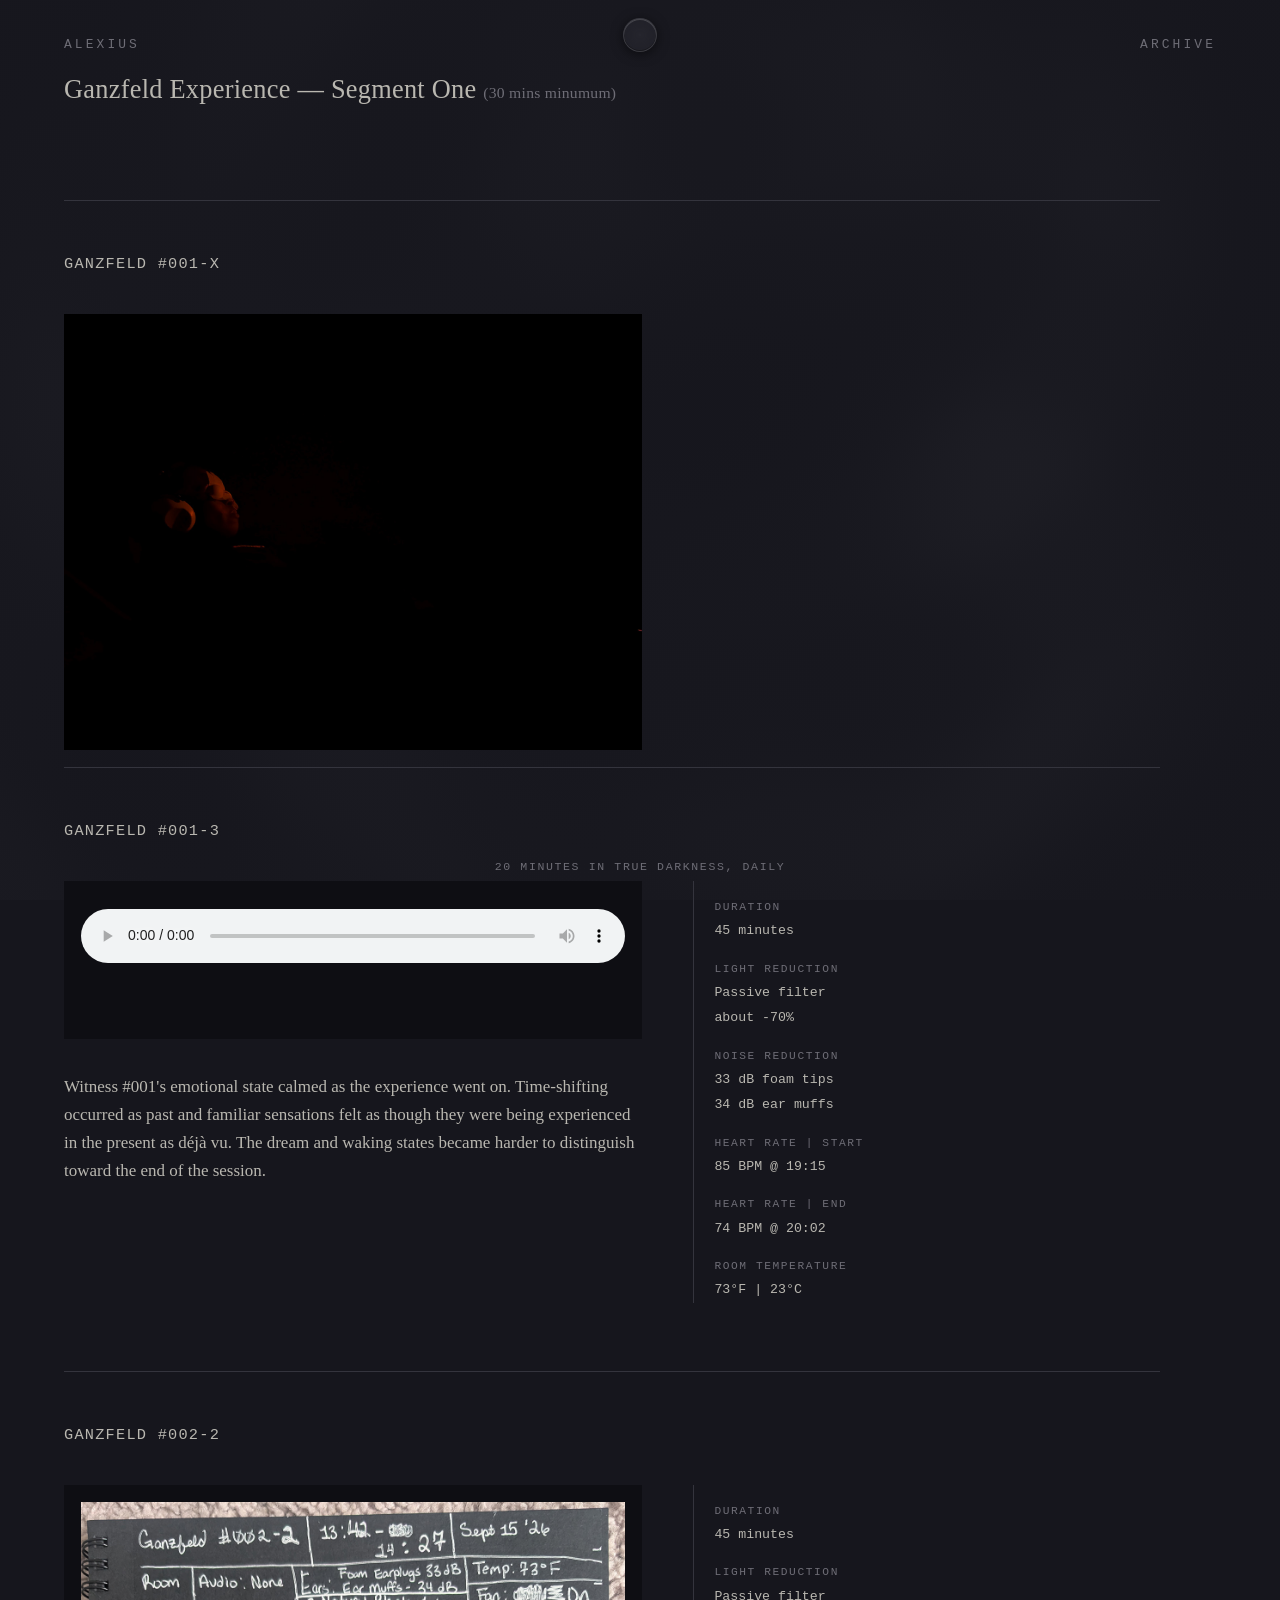
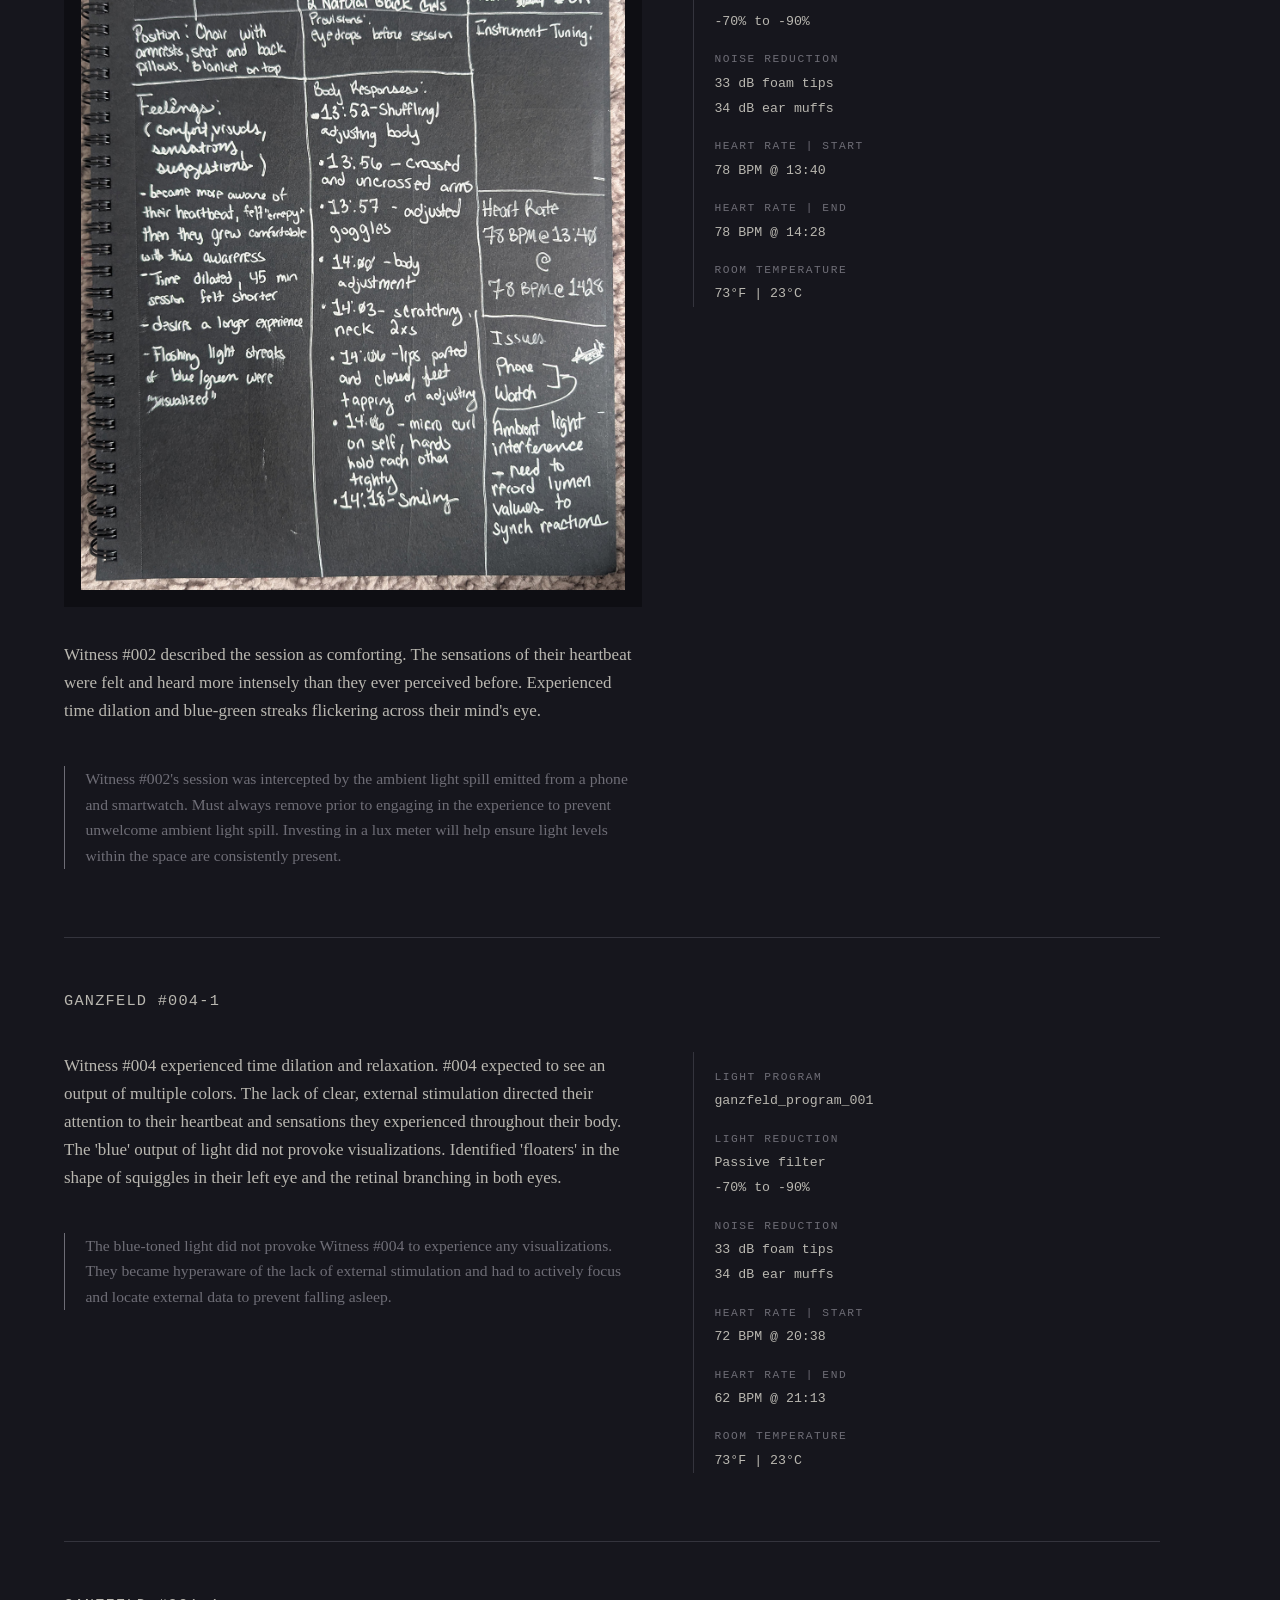
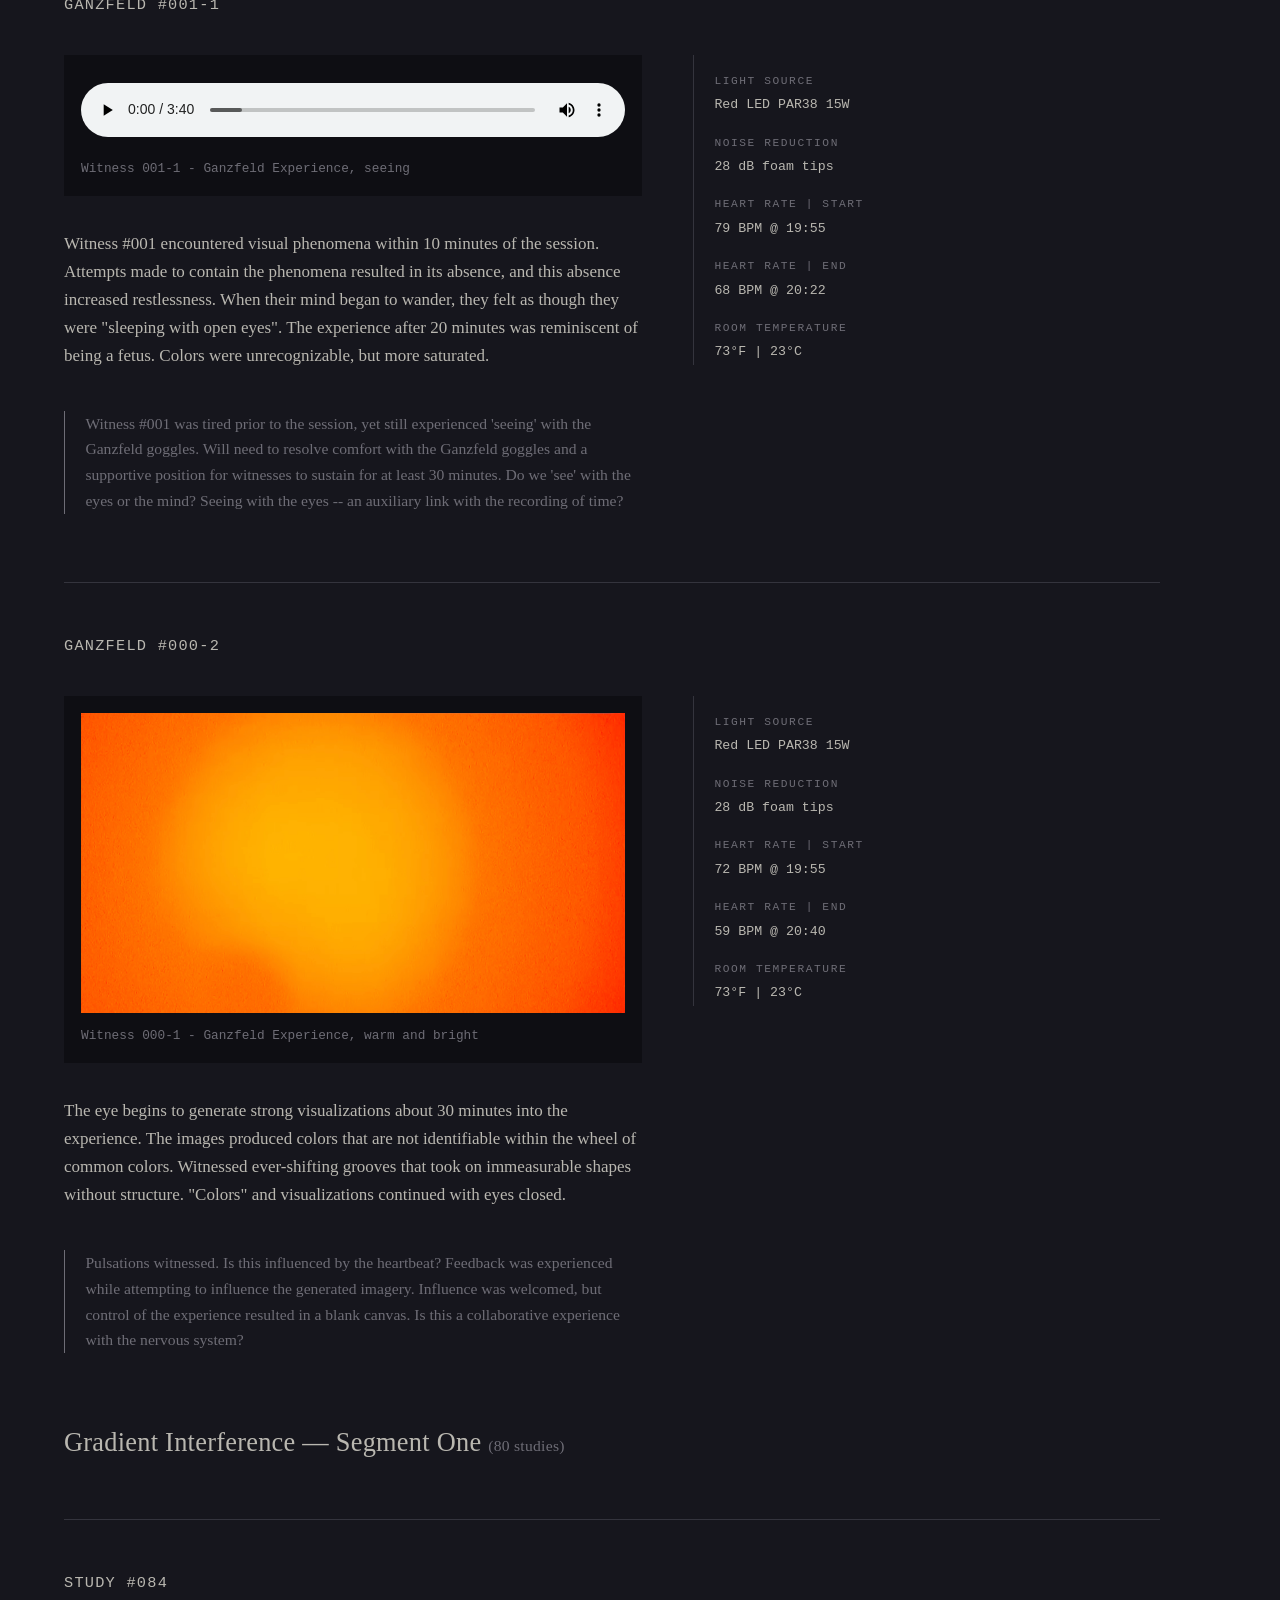
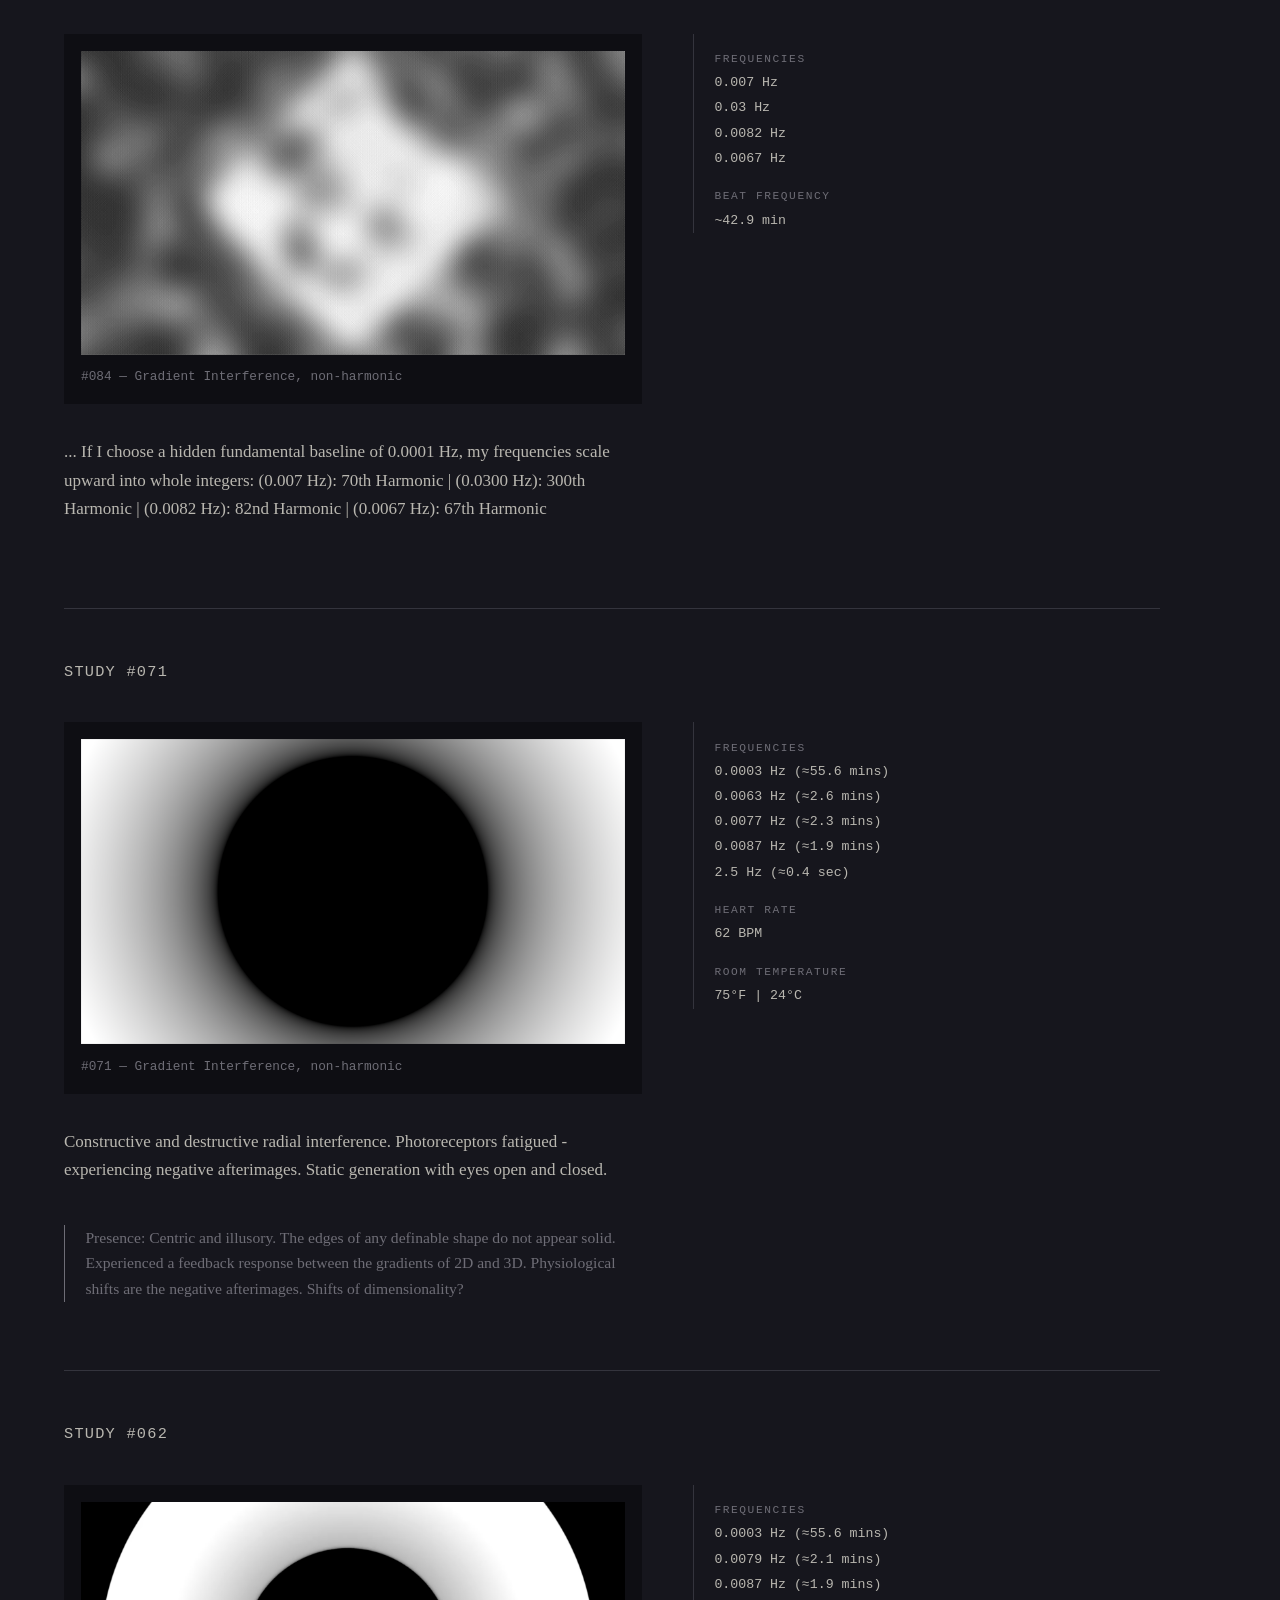
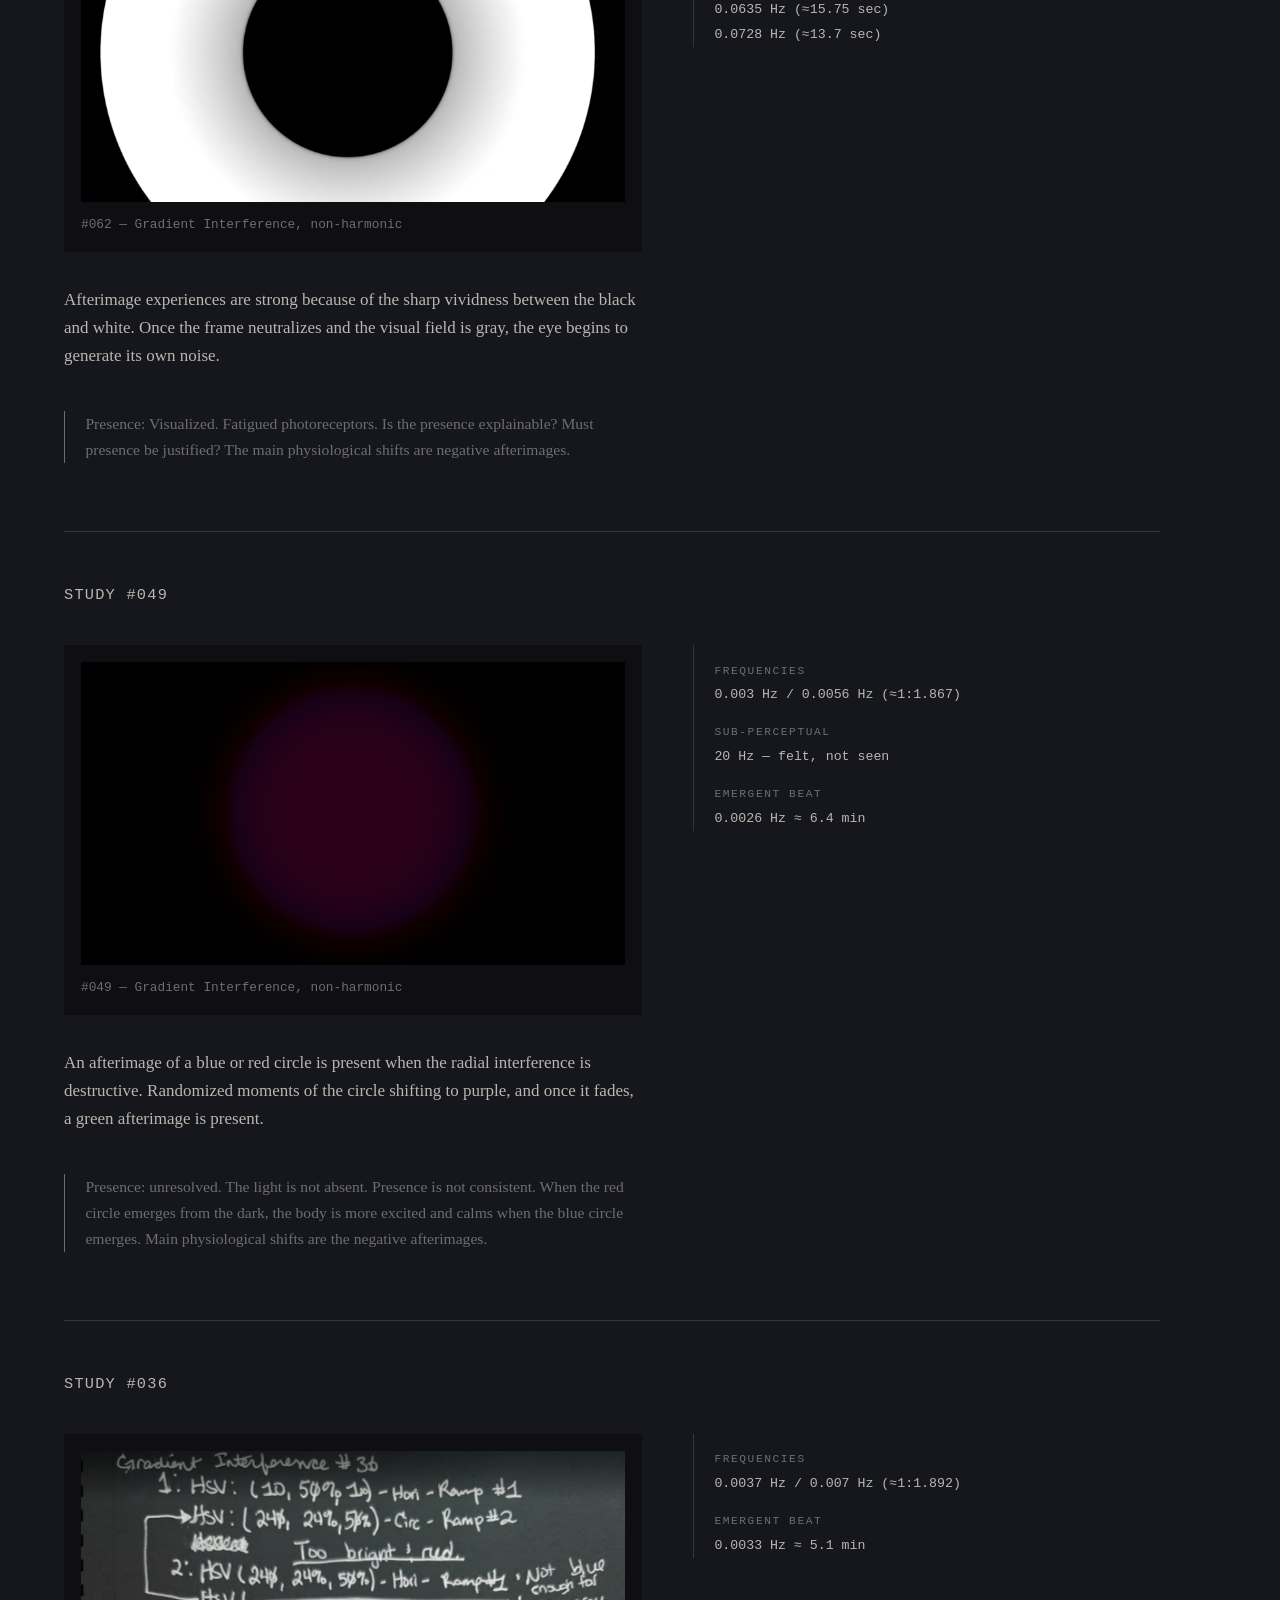
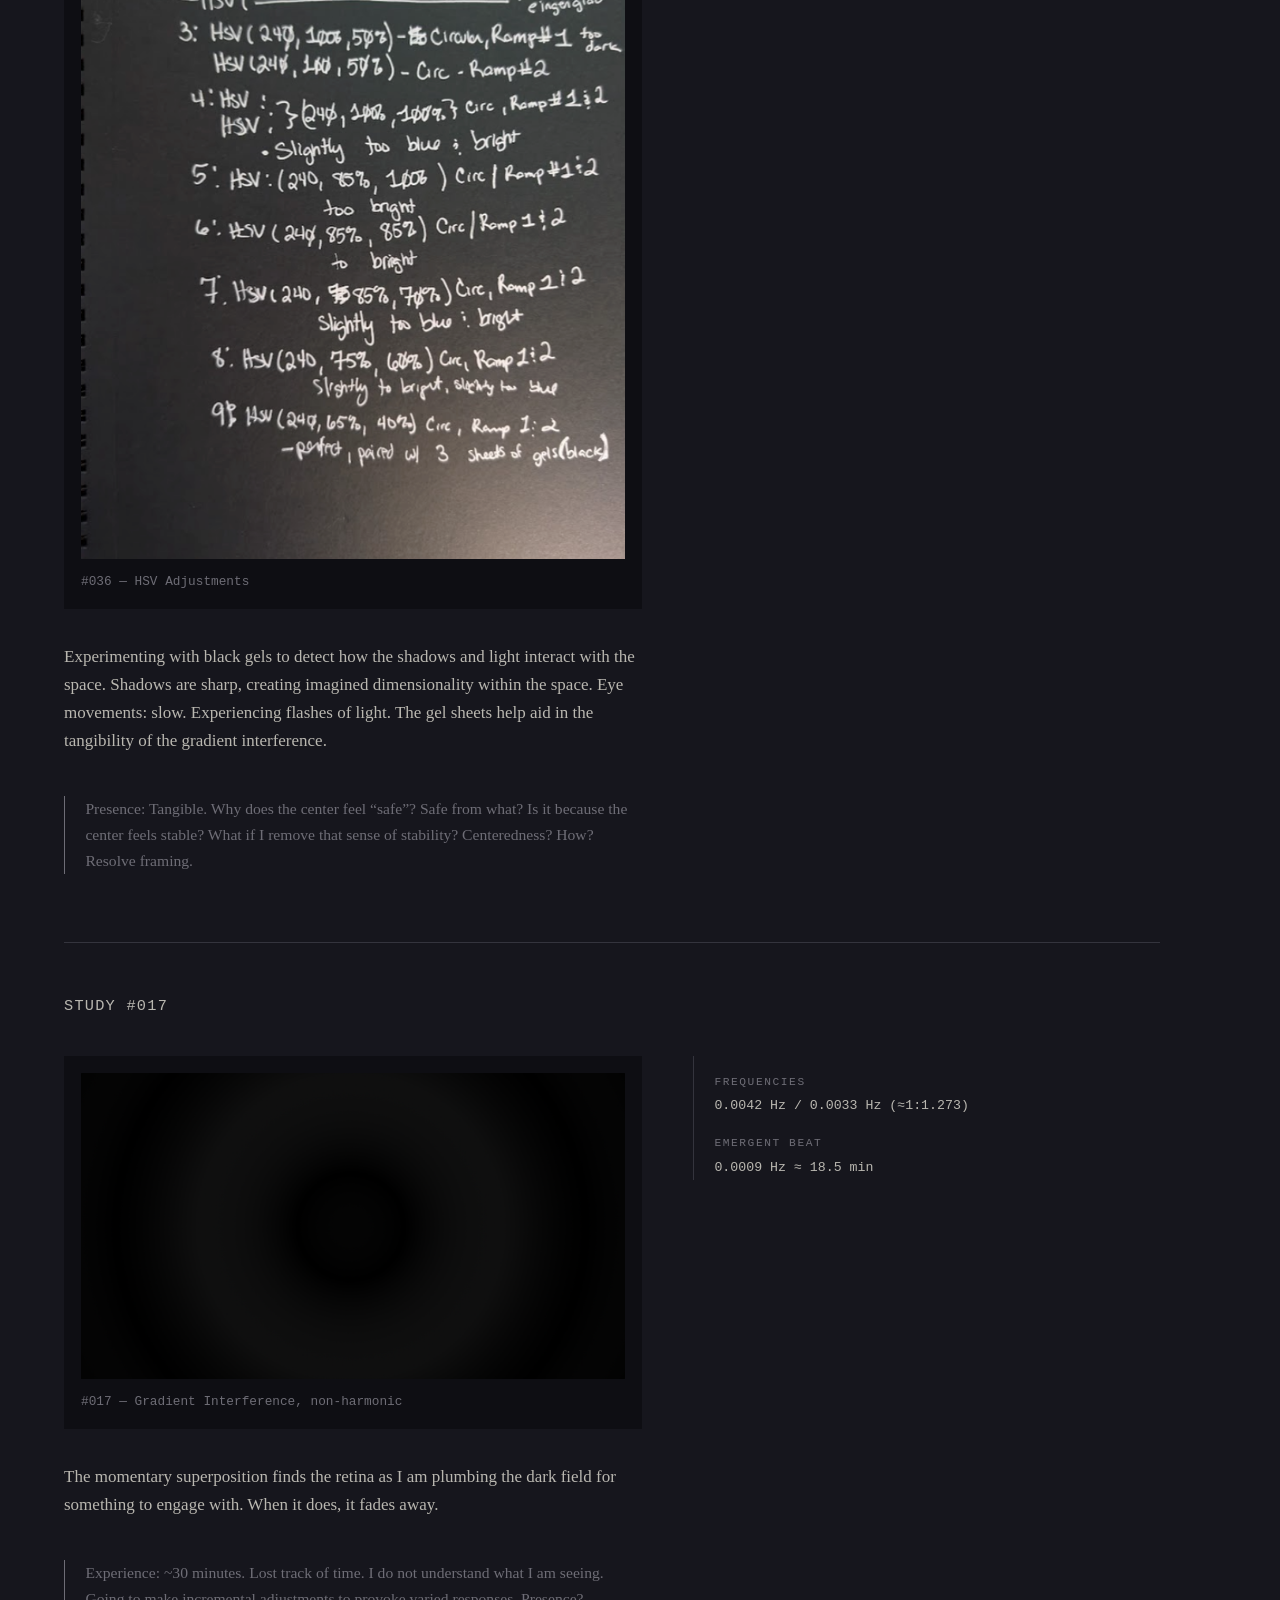
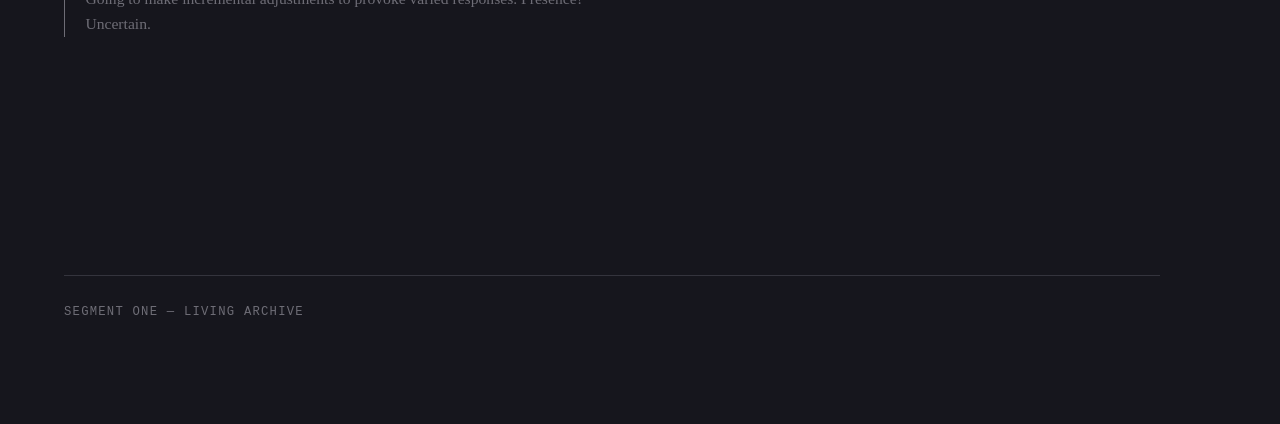
==== commit 304385cb: "Update archive.html" ====
--- a/archive.html
+++ b/archive.html
@@ -4,14 +4,12 @@
   <meta charset="utf-8">
   <meta name="viewport" content="width=device-width, initial-scale=1">
   <meta name="author" content="Alexius Odom">
-  <meta name="copyright" content="© 2026 Alexius Odom. All rights reserved.">
-  <meta name="rights" content="All content on this site is the intellectual property 
-                               of Alexius Odom. Unauthorized reproduction, distribution, 
-                               or use is prohibited.">
-
-<!-- © 2026 Alexius Odom. All content, code, and visual material on this site is protected 
-  under U.S. copyright law. Unauthorized use is prohibited. 
-  -->
+  <meta name="copyright" content="© 2026 Alexius Odom. Images, recordings, writing, and studies: all rights reserved.">
+
+  <!-- © 2026 Alexius Odom. The images, recordings, writing, and studies on this
+     site are Alexius Odom's and are protected under U.S. copyright law.
+     Unauthorized use is prohibited. The site's code was written with a
+     large language model, under Alexius Odom's direction, and tuned by hand. -->
   
   <title>Alexius</title>
   <link rel="icon" href="assets/favicon.png" type="image/x-icon">
